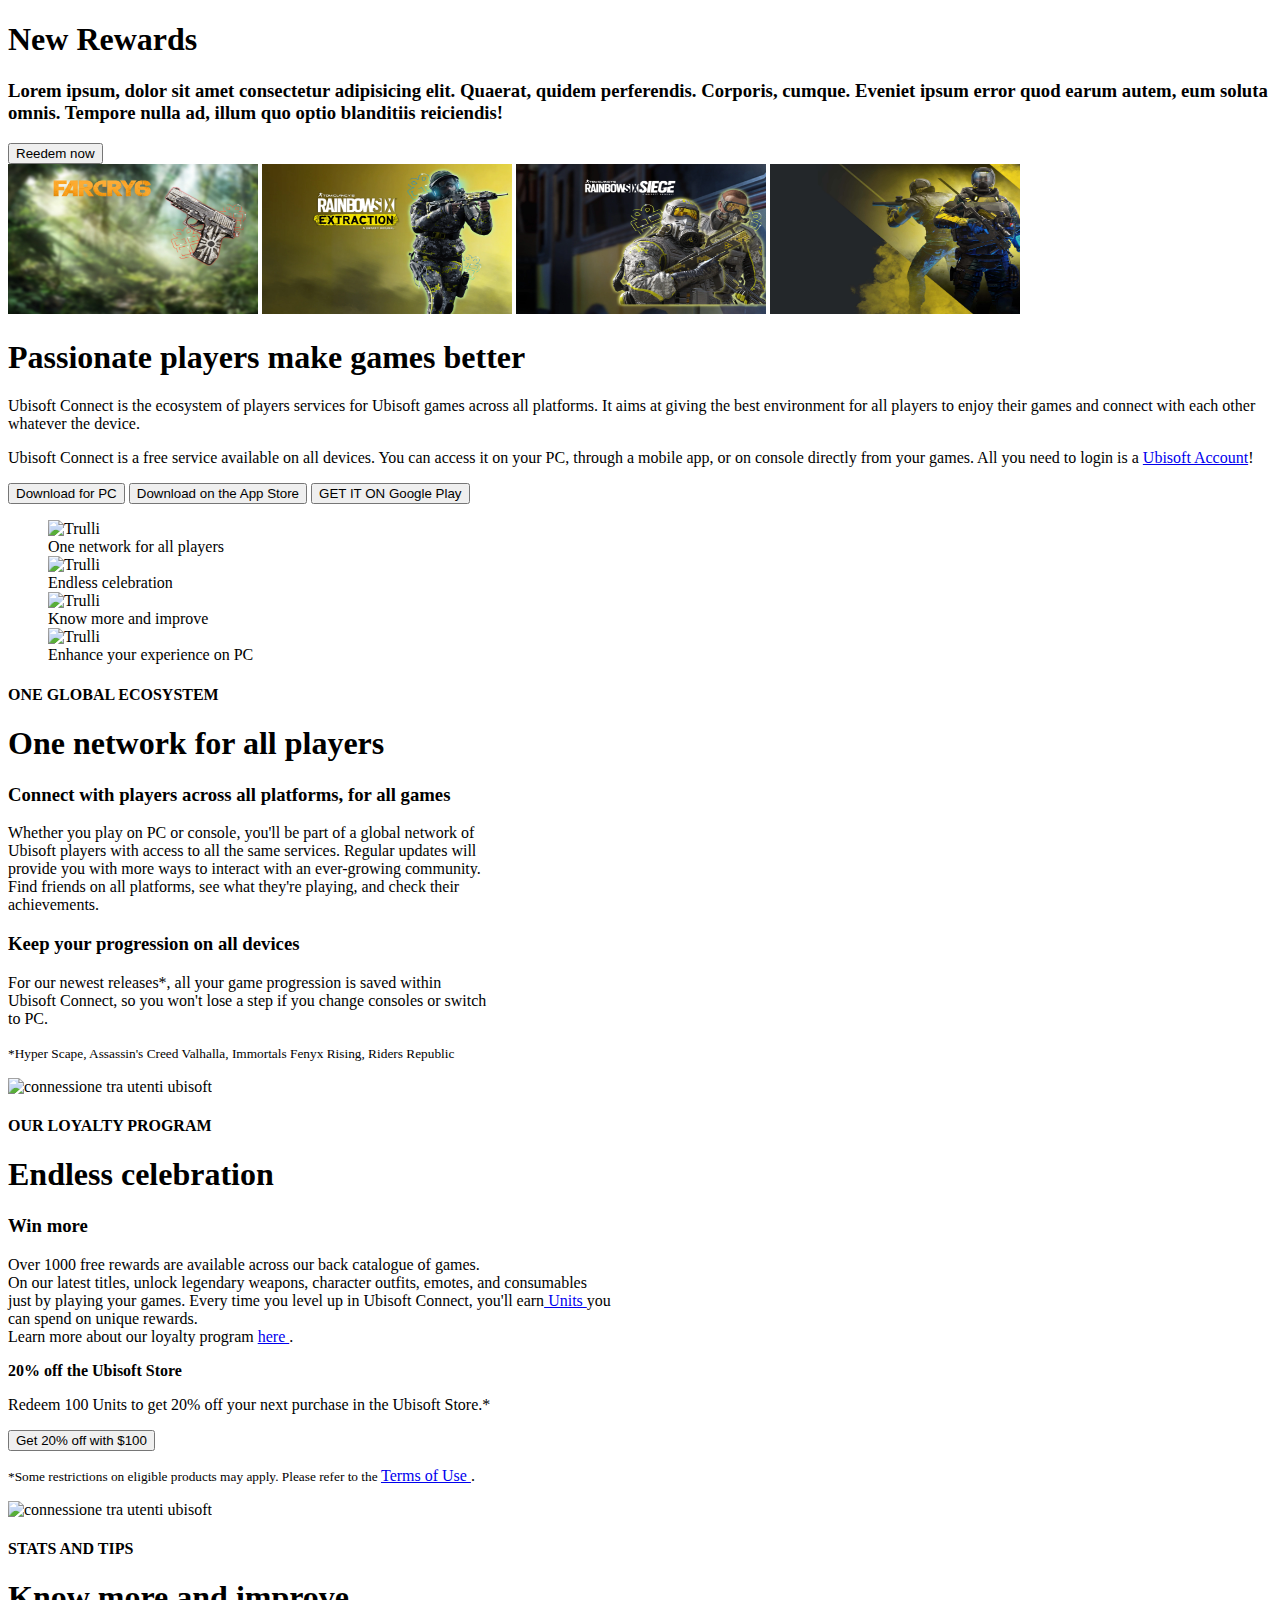
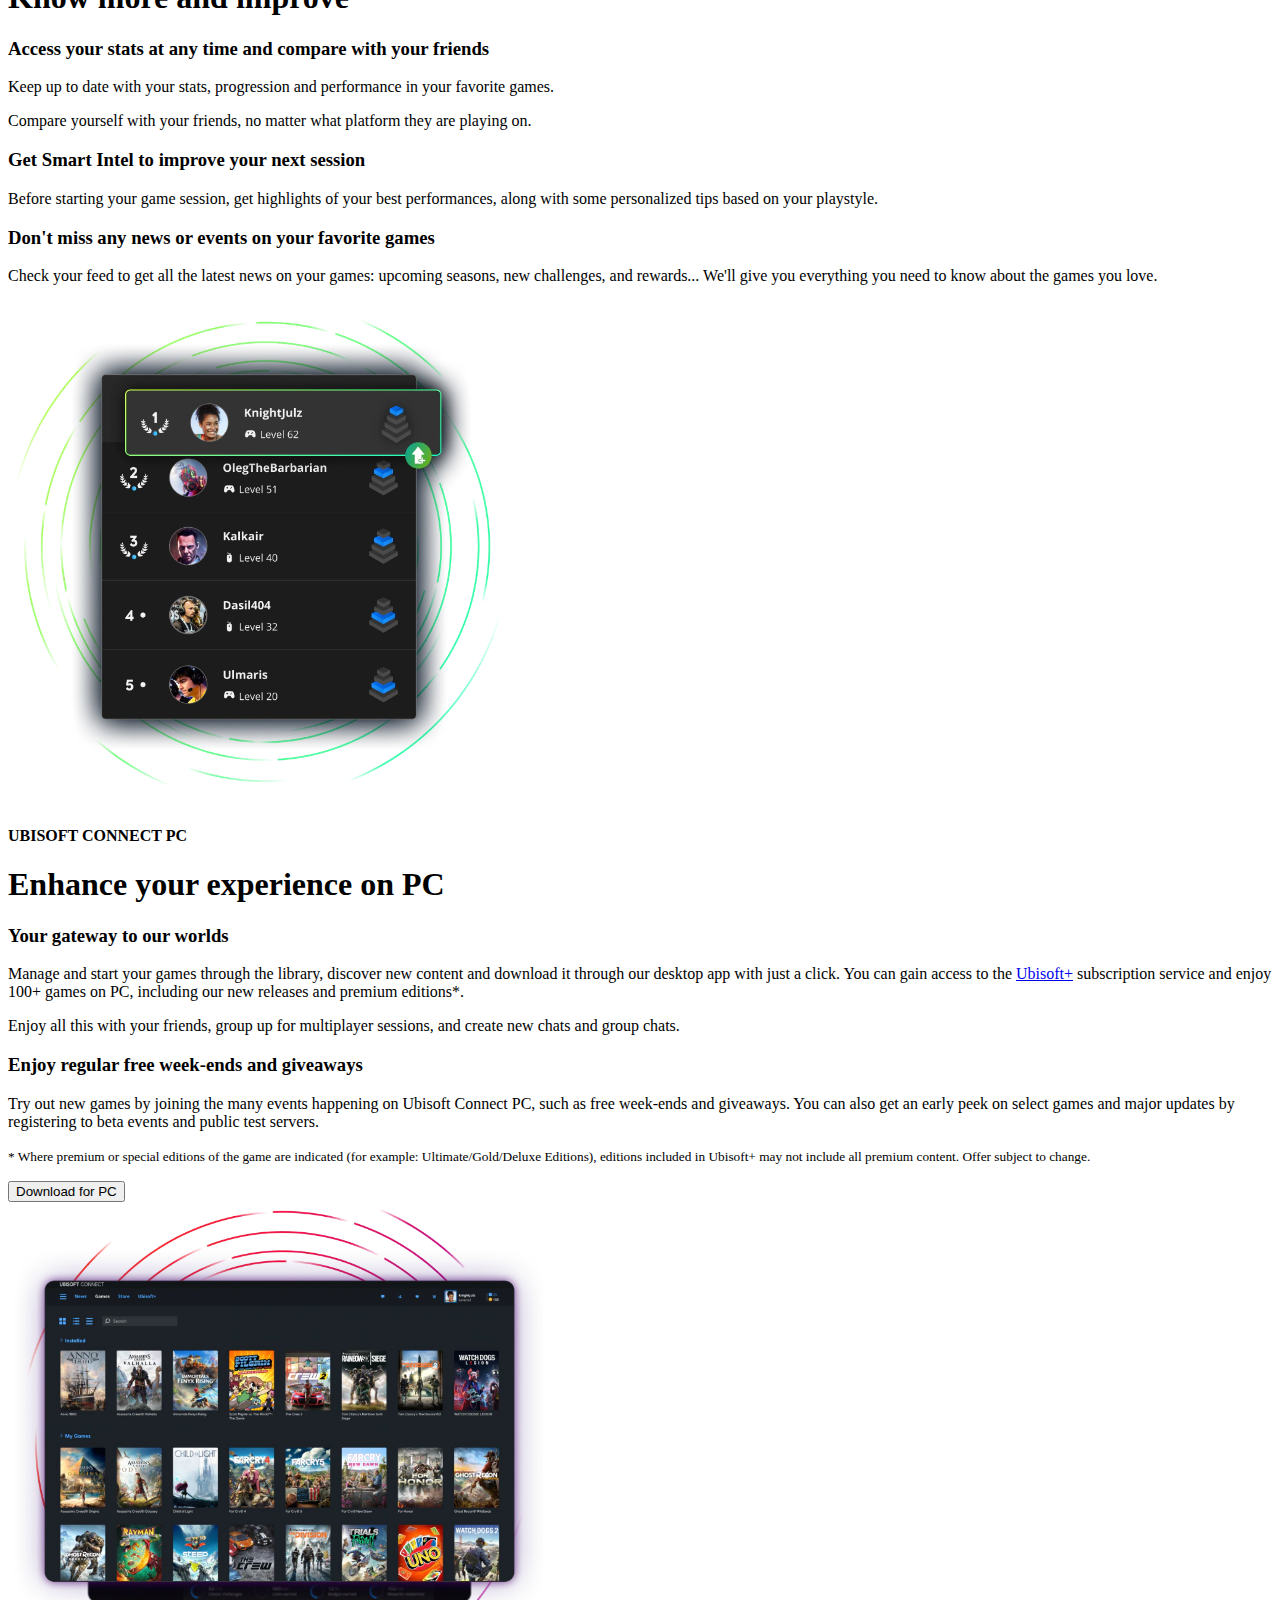
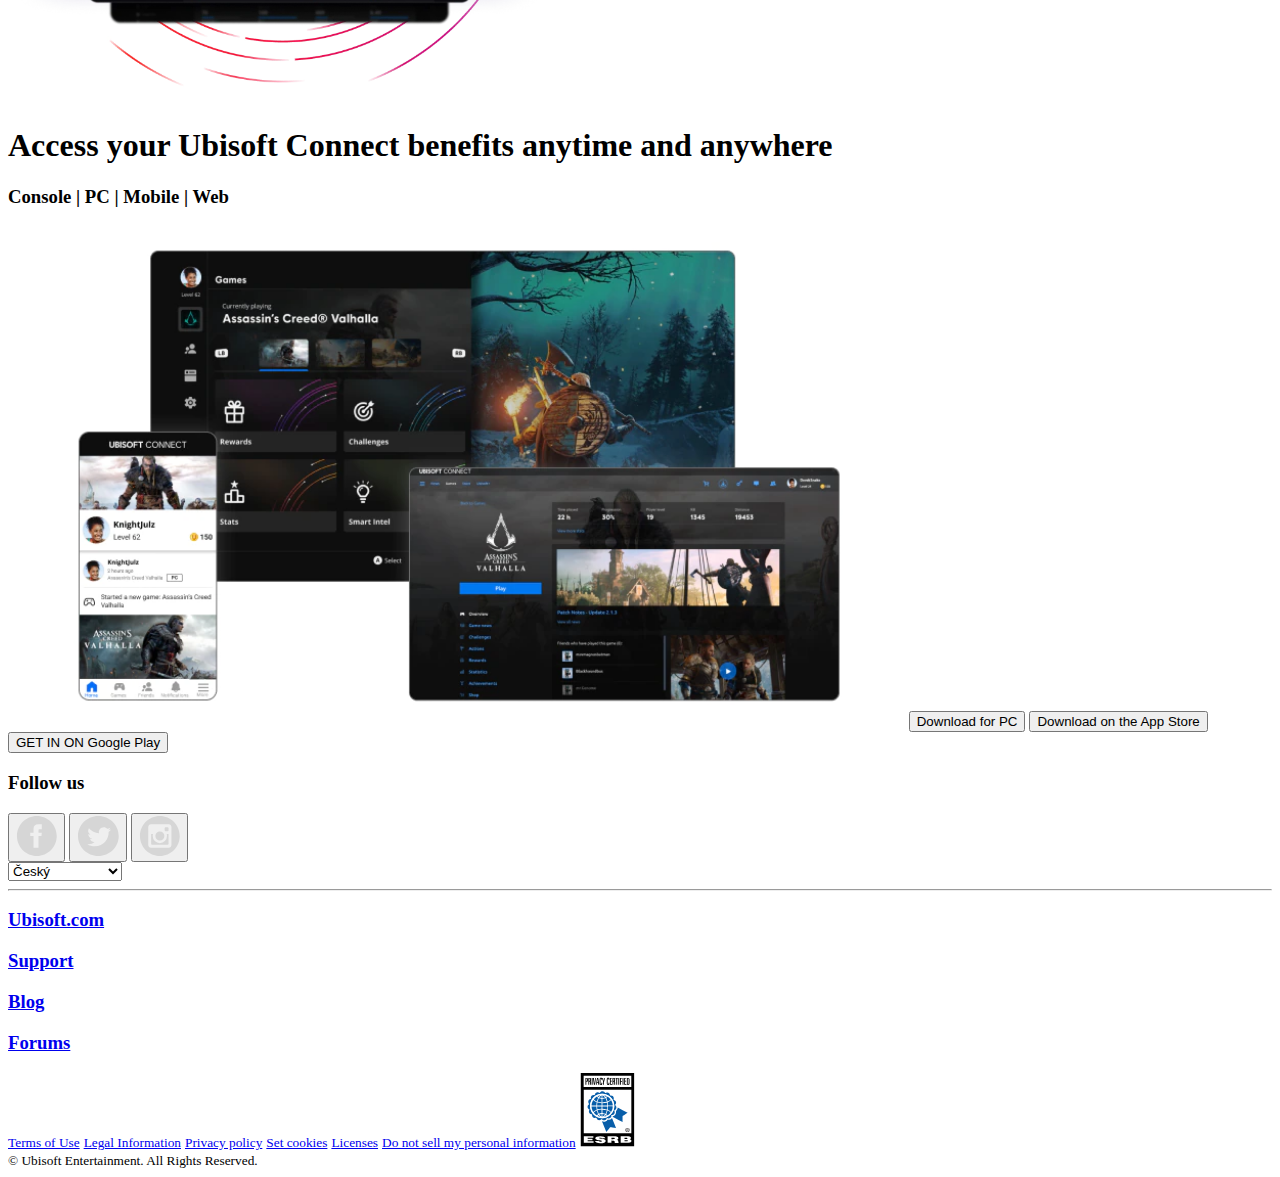
==== connect.html @ 64ea4ca6 "feat:compleat hero and add footer" ====
<!DOCTYPE html>
<html lang="en">
<head>
    <meta charset="UTF-8">
    <meta http-equiv="X-UA-Compatible" content="IE=edge">
    <meta name="viewport" content="width=device-width, initial-scale=1.0">
    <title>Ubisoft Connect</title>
    <style>
        button, .select-language select:hover{
            cursor:pointer;
        }
    </style>
</head>
<body>
    <main>
        <section>
            <div class="first-text">
                <h1>New Rewards</h1>
                <h3>Lorem ipsum, dolor sit amet 
                    consectetur adipisicing elit. 
                    Quaerat, quidem perferendis. 
                    Corporis, cumque. Eveniet ipsum 
                    error quod earum autem, eum soluta 
                    omnis. Tempore nulla ad, illum quo 
                    optio blanditiis reiciendis!</h3>
                    <button class="first-button">Reedem now</button>
            </div>
            <img src="images/farcry.png" alt="Farcry Pistol" width="250" height="150">
            <img src="images/rainbow.png" alt="Rainbow Soldier" width="250" height="150">
            <img src="images/rainbow-siege.png" alt="Rainbow Soldiers" width="250" height="150">
            <img src="images/soldiers.png" alt="Rainbow Soldier" width="250" height="150">
            <div class="second-text">
                <h1>Passionate players make games better</h1>
                <p>Ubisoft Connect is the ecosystem of players
                    services for Ubisoft games across all platforms.
                    It aims at giving the best environment for all
                    players to enjoy their games and connect with
                    each other whatever the device.</p>
                <p>Ubisoft Connect is a free service available on 
                    all devices. You can access it on your PC, through 
                    a mobile app, or on console directly from your games. 
                    All you need to login is a <a href="#">Ubisoft Account</a>!</p>
            </div>
            <div class="buttons">
                <button type="button">Download for PC</button>
                <button type="button">Download on the App Store</button>
                <button type="button">GET IT ON Google Play</button>
            </div>
         
            <figure>
        
                <img src="icons/user-icon.png" alt="Trulli" height="40">
                <figcaption>One network for all players</figcaption>
            
                <img src="icons/gift-icon.png" alt="Trulli" height="40">
                <figcaption>Endless celebration</figcaption>
  
                <img src="icons/analytics-icon.png" alt="Trulli" height="40">
                <figcaption>Know more and improve</figcaption>
  
                <img src="icons/mouse-icon.png" alt="Trulli" height="40">
                <figcaption>Enhance your experience on PC</figcaption>
              
             </figure>
                 
                <div class="third-text"> 
                  <h4> ONE GLOBAL ECOSYSTEM </h4> 
                  <h1> One network for all players </h1>
                  <h3> Connect with players across all platforms, for all games </h3>
  
                    <p>Whether you play on PC or console, 
                    you'll be part of a global network of <br> Ubisoft players with access to 
                    all the same services. Regular updates will <br> provide you with more ways 
                    to interact with an ever-growing community. <br>
                    Find friends on all platforms, see what they're playing,
                     and check their <br> achievements. </p>
  
                     <h3>Keep your progression on all devices</h3>
                     
                     <p>
                     For our newest releases*, all your game progression is saved within <br>
                     Ubisoft Connect, so you won't lose a step if you change consoles 
                     or switch<br> to PC.
                    </p>
  
                    <p> <small>*Hyper Scape, Assassin's Creed Valhalla, 
                      Immortals Fenyx Rising, Riders Republic </small> </p>
  
                    <img src="images/ubisoft-connect.png" alt="connessione tra utenti ubisoft" height="500">  
                </div> 
              
                <div class="circle-image">
                  <div class="text-circle">
                    <h4>OUR LOYALTY PROGRAM</h4>
                    <h1>Endless celebration</h1>
                    <h3>Win more</h3>
                    <p> Over 1000 free rewards are available across our back catalogue of games. <br>
                        On our latest titles, unlock legendary weapons, character outfits, emotes, and consumables<br>
                        just by playing your games. Every time you level up in Ubisoft Connect, you'll earn<a href="#"> Units </a> you <br>
                        can spend on unique rewards. <br>          
                        Learn more about our loyalty program <a href="#"> here </a> .</p>
                    
                    <p><b> 20% off the Ubisoft Store </b></p> 
                    <p> Redeem 100 Units to get 20% off your next purchase in the Ubisoft Store.* </p>
  
                    <button type="button"> Get 20% off with $100 </button>
  
                    <p> <small> *Some restrictions on eligible products may apply. Please refer to the </small> <a href="#"> Terms of Use </a> . </p>
  
                  </div>
                  <img src="images/circle-image.png" alt="connessione tra utenti ubisoft" height="475">  
                </div>               
        </section>
        <section>
            <div class="fift-text">
                <h4>STATS AND TIPS</h4>
                <h1>Know more and improve</h1>
                <h3>Access your stats at any time and compare with your friends</h3>
                <p>Keep up to date with your stats, progression and performance in your favorite games.</p>
                <p>Compare yourself with your friends, no matter what platform they are playing on.</p>
                <h3>Get Smart Intel to improve your next session</h3>
                <p>Before starting your game session, get highlights of your best performances, along with some personalized tips based on your playstyle.</p>
                <h3>Don't miss any news or events on your favorite games</h3>
                <p>Check your feed to get all the latest news on your games: upcoming seasons, new challenges, and rewards... We'll give you everything 
                    you need to know about the games you love.</p>
            </div>
            <img src="images/Network-rankings.png" alt="classifica piramidale dei giocatori" height="500">
        </section>

        <section>
            <div class="sixth-text">
                <h4>UBISOFT CONNECT PC</h4>
                <h1>Enhance your experience on PC</h1>
                <h3>Your gateway to our worlds</h3>
                <p>Manage and start your games through the library, discover new content and download it through our desktop app with just a click. 
                    You can gain access to the <a href="#">Ubisoft+</a> subscription service and enjoy 100+ games on PC, including our new releases and premium editions*.</p>
                <p>Enjoy all this with your friends, group up for multiplayer sessions, and create new chats and group chats.</p>
                <h3>Enjoy regular free week-ends and giveaways</h3>
                <p>Try out new games by joining the many events happening on Ubisoft Connect PC, such as free week-ends and giveaways. You can also get an early peek on 
                    select games and major updates by registering to beta events and public test servers.</p>
                <p><small>* Where premium or special editions of the game are indicated (for example: Ultimate/Gold/Deluxe Editions), editions included in Ubisoft+ 
                    may not include all premium content. Offer subject to change.</small></p>
                <button type="button"> Download for PC </button>
            </div>
            <img src="images/Libreria-giochi-Ubisoft.png" alt="libreria-giochi-ubisoft" height="500">
        </section>
        <section>
            <div class="download">
                <h1>Access your Ubisoft Connect benefits anytime and anywhere</h1>
                <h3>Console | PC | Mobile | Web</h3>
            </div>
            <img src="images/Assassin Creed.png" alt="assassin creed su più dispositivi" height="500">
            <button type="button">Download for PC</button>
            <button type="button">Download on the App Store</button>
            <button type="button">GET IN ON Google Play</button>
        </section>
        <footer>
            <div class="footer">
                <h3>Follow us</h3>
                <button type="button"><img src="images/Button Facebook.png.svg" alt="button facebook" height="40"></button>
                <button type="button"><img src="images/Button Twitter.png.svg" alt="button twitter" height="40"></button>
                <button type="button"><img src="images/Button Instagram.png.svg" alt="button instagram" height="40"></button>
            </div>
            <div class="select-language">
                <select name="language" id="language">
                    <option value="Český">Český</option>
                    <option value="dancs">Dancs</option>
                    <option value="deutsch">Deutsch</option>
                    <option value="english-(US)">English (US)</option>
                    <option value="english-(CA)">English (CA)</option>
                    <option value="english-(GB)">English (GB)</option>
                    <option value="español">Español</option>
                    <option value="español-(MX)">Español (MX)</option>
                    <option value="français">Français</option>
                    <option value="français-(CA)">Français (CA)</option>
                    <option value="italiano">Italiano</option>
                    <option value="magyar">Magyar</option>
                    <option value="norsk">Norsk</option>
                    <option value="nederlans">Nederlans</option>
                    <option value="polski">Polski</option>
                    <option value="português">Português</option>
                    <option value="português-(BR)">Português (BR)</option>
                    <option value="svenska">Svenska</option>
                    <option value="suomi">Suomi</option>
                    <option value="türçe">Türçe</option>
                    <option value="日本語">日本語</option>
                    <option value="pyccкий">Pyccкий</option>
                    <option value="yкpaїнcькa">Укpaїнcькa</option>
                    <option value="简体中文">简体中文</option>
                    <option value="繁體中文">繁體中文</option>
                    <option value="한국어">한국어</option>
                </select>
            </div>
            <hr class="footer-line">
            <section>
                <a href="#"><h3>Ubisoft.com</h3></a>
                <a href="#"><h3>Support</h3></a>
                <a href="#"><h3>Blog</h3></a>
                <a href="#"><h3>Forums</h3></a>
                <a href="#"><small>Terms of Use</small></a>
                <a href="#"><small>Legal Information</small></a>
                <a href="#"><small>Privacy policy</small></a>
                <a href="#"><small>Set cookies</small></a>
                <a href="#"><small>Licenses</small></a>
                <a href="#"><small>Do not sell my personal information</small></a>
                <img src="images/Privacy Certified ESRB.pgn.svg" alt="privacy certified">
                <div class="footer-copyright"><small>© Ubisoft Entertainment. All Rights Reserved.</small></div>
            </section>
        </footer>
    </main>
</body>
</html>
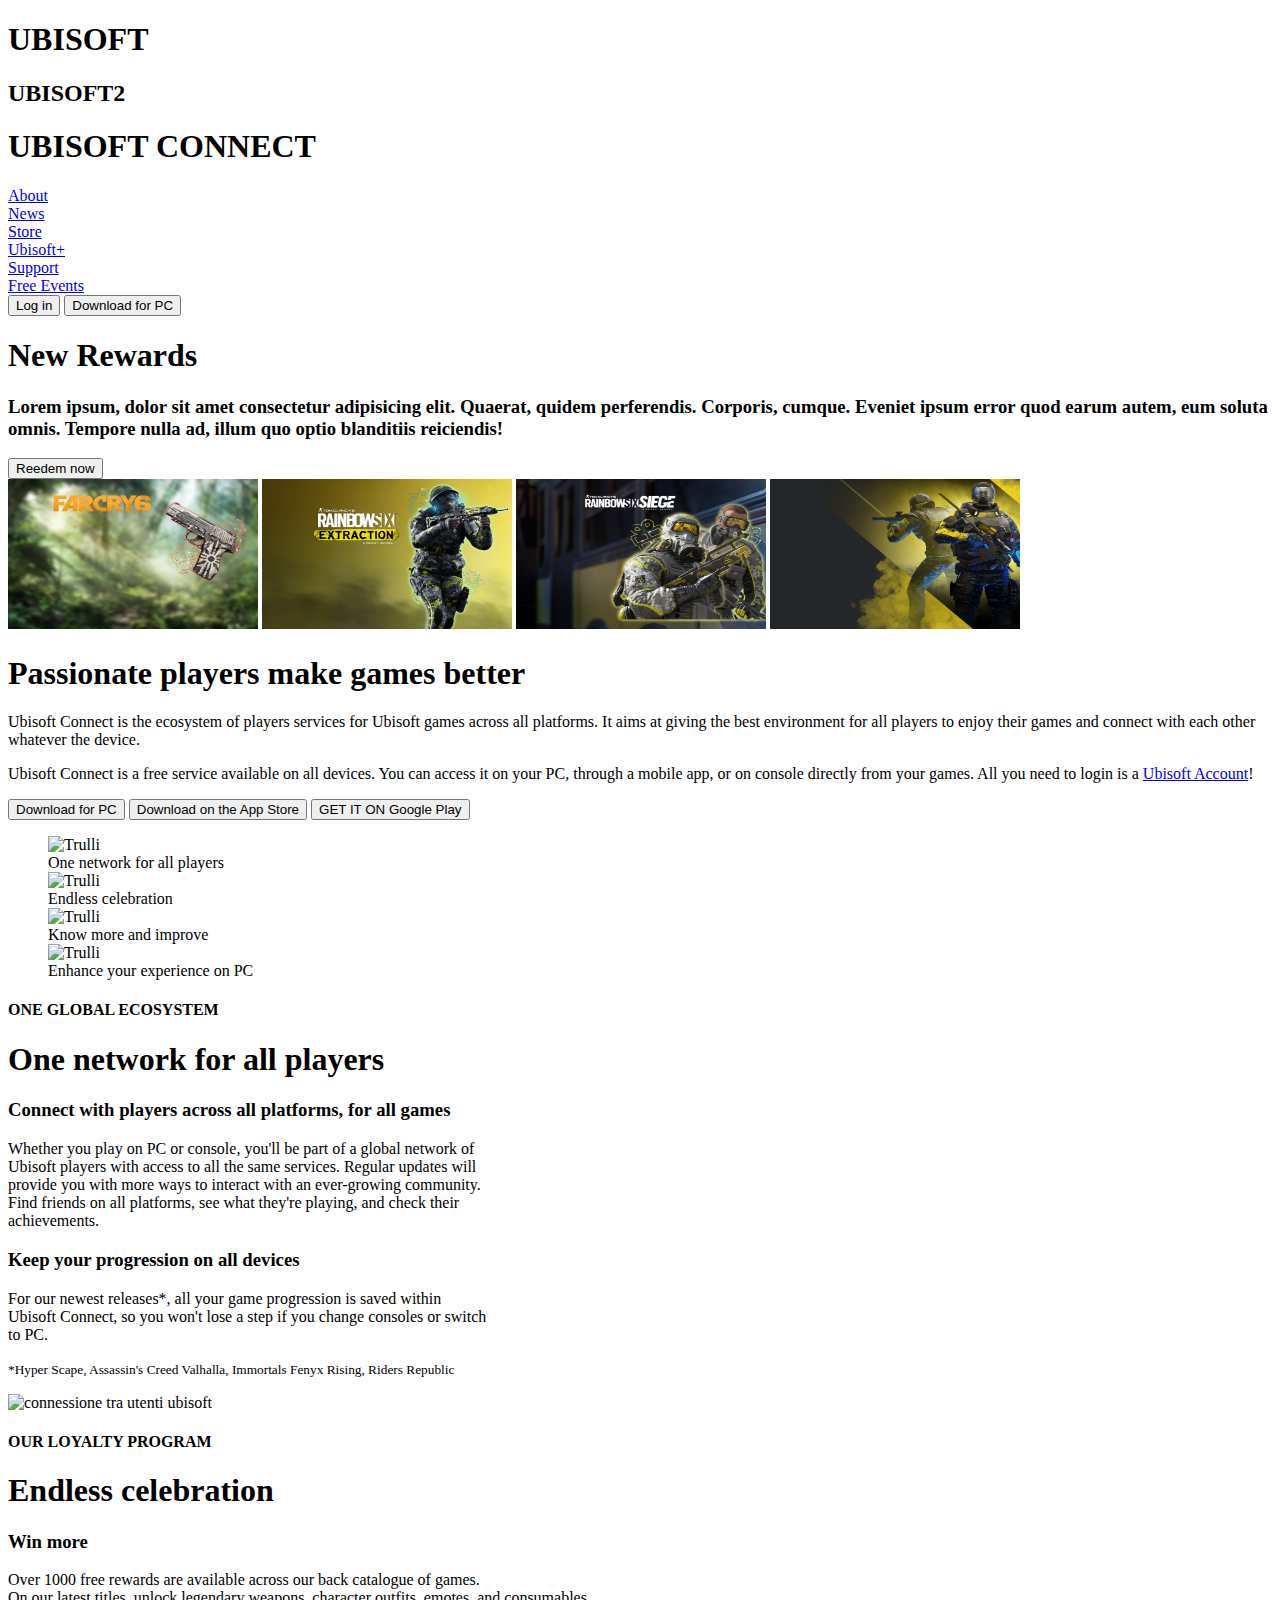
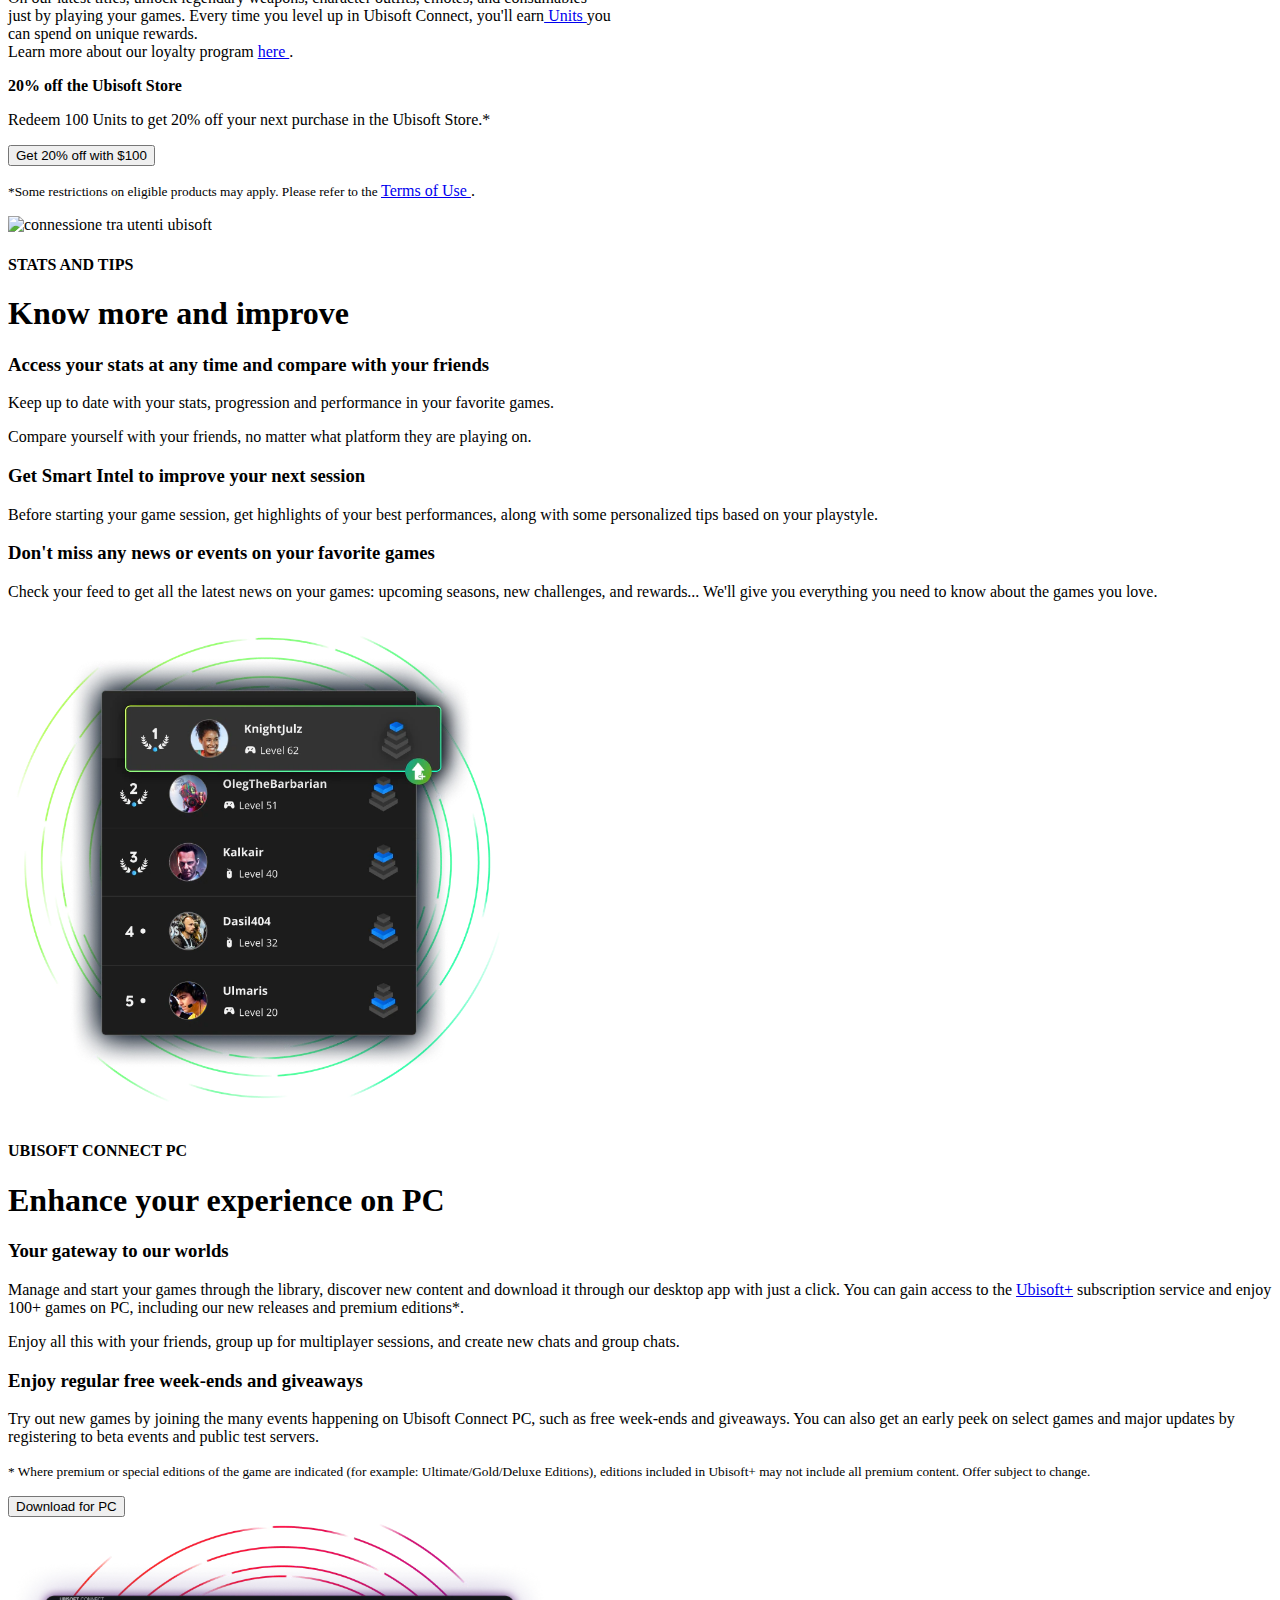
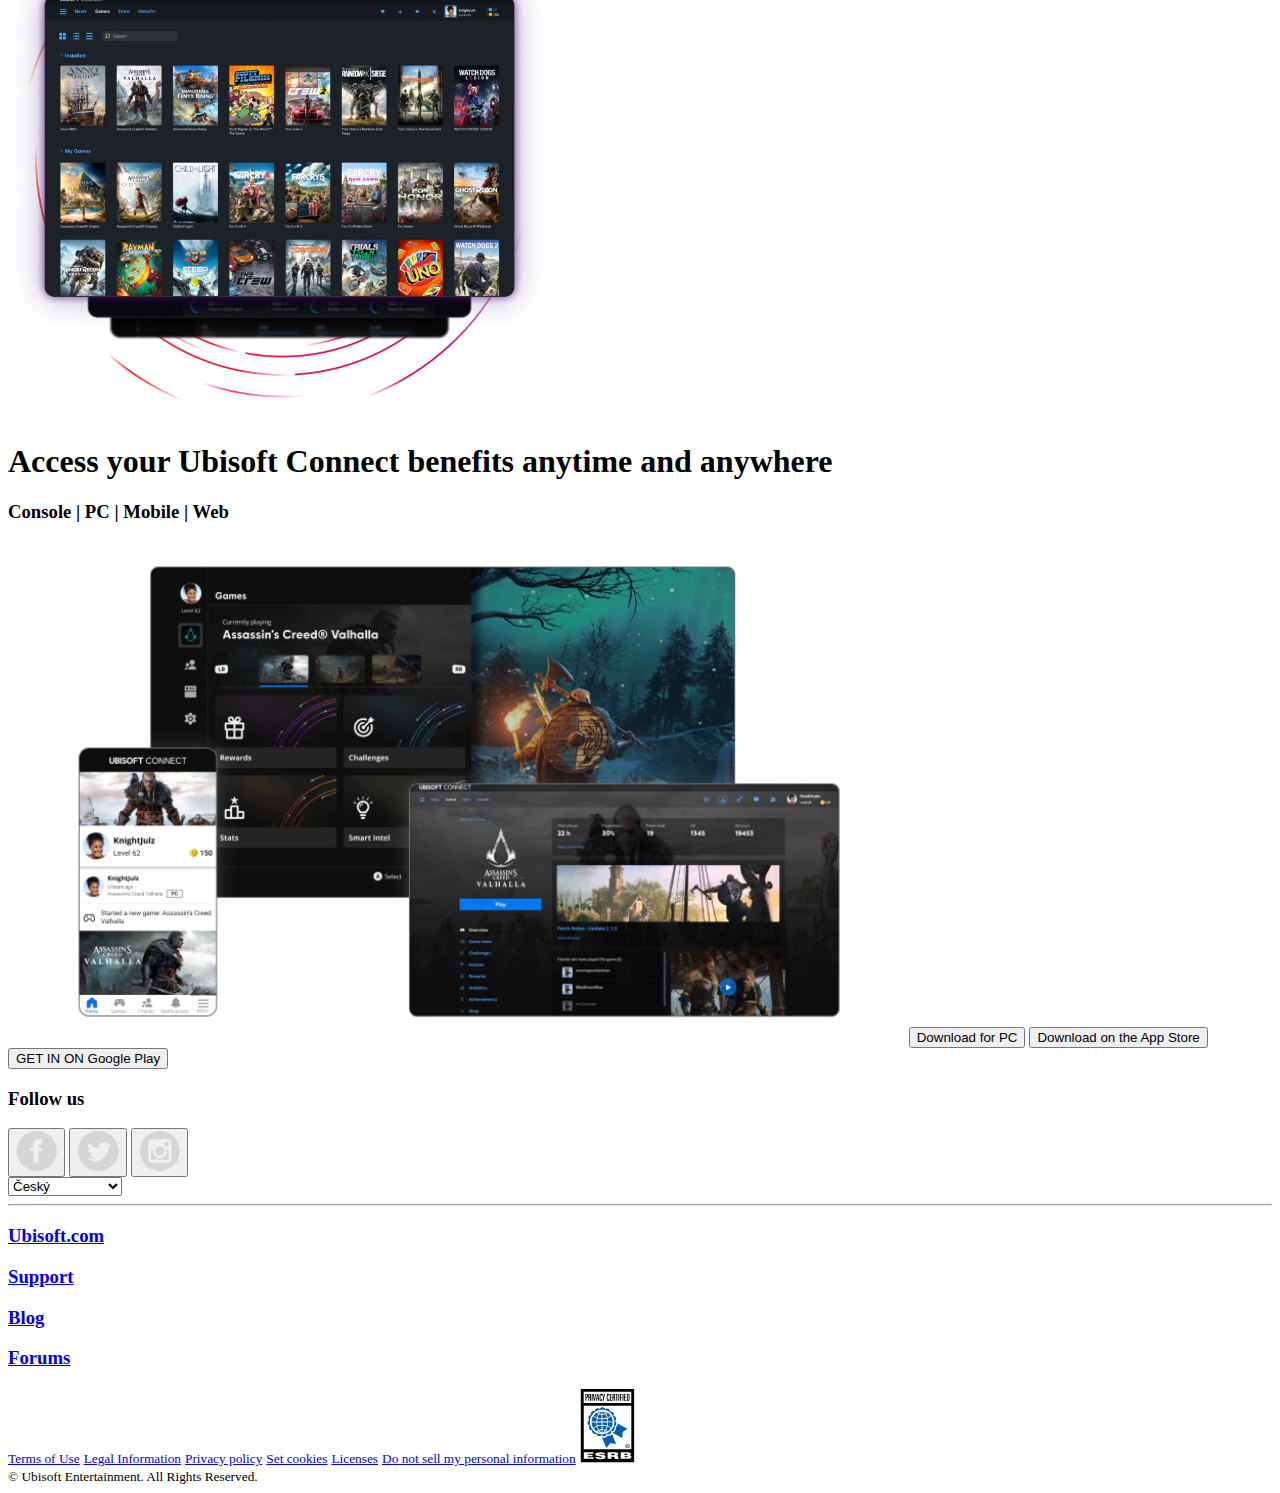
==== commit 5ba46199: "Merge branch 'develop' into connect/hero" ====
--- a/connect.html
+++ b/connect.html
@@ -1,9 +1,9 @@
 <!DOCTYPE html>
 <html lang="en">
-<head>
-    <meta charset="UTF-8">
-    <meta http-equiv="X-UA-Compatible" content="IE=edge">
-    <meta name="viewport" content="width=device-width, initial-scale=1.0">
+  <head>
+    <meta charset="UTF-8" />
+    <meta http-equiv="X-UA-Compatible" content="IE=edge" />
+    <meta name="viewport" content="width=device-width, initial-scale=1.0" />
     <title>Ubisoft Connect</title>
     <style>
         button, .select-language select:hover{
@@ -11,7 +11,30 @@
         }
     </style>
 </head>
+  
 <body>
+      <header>
+      <nav>
+        <div class="header_grey">
+          <h1>UBISOFT</h1>
+          <h2>UBISOFT2</h2>
+          <div class="header_black">
+            <h1>UBISOFT CONNECT</h1>
+            <div class="navigation">
+              <a href="#"><li>About</li></a>
+              <a href="#"><li>News</li></a>
+              <a href="#"><li>Store</li></a>
+              <a href="#"><li>Ubisoft+</li></a>
+              <a href="#"><li>Support</li></a>
+              <a href="#"><li>Free Events</li></a>
+              <button type="button">Log in</button>
+              <button type="button">Download for PC</button>
+            </div>
+          </div>
+        </div>
+      </nav>
+    </header>
+  
     <main>
         <section>
             <div class="first-text">
@@ -111,6 +134,7 @@
                   <img src="images/circle-image.png" alt="connessione tra utenti ubisoft" height="475">  
                 </div>               
         </section>
+
         <section>
             <div class="fift-text">
                 <h4>STATS AND TIPS</h4>
@@ -144,6 +168,7 @@
             </div>
             <img src="images/Libreria-giochi-Ubisoft.png" alt="libreria-giochi-ubisoft" height="500">
         </section>
+
         <section>
             <div class="download">
                 <h1>Access your Ubisoft Connect benefits anytime and anywhere</h1>
@@ -154,6 +179,7 @@
             <button type="button">Download on the App Store</button>
             <button type="button">GET IN ON Google Play</button>
         </section>
+  </main>
         <footer>
             <div class="footer">
                 <h3>Follow us</h3>
@@ -161,6 +187,7 @@
                 <button type="button"><img src="images/Button Twitter.png.svg" alt="button twitter" height="40"></button>
                 <button type="button"><img src="images/Button Instagram.png.svg" alt="button instagram" height="40"></button>
             </div>
+
             <div class="select-language">
                 <select name="language" id="language">
                     <option value="Český">Český</option>
@@ -191,7 +218,9 @@
                     <option value="한국어">한국어</option>
                 </select>
             </div>
+
             <hr class="footer-line">
+
             <section>
                 <a href="#"><h3>Ubisoft.com</h3></a>
                 <a href="#"><h3>Support</h3></a>
@@ -207,6 +236,5 @@
                 <div class="footer-copyright"><small>© Ubisoft Entertainment. All Rights Reserved.</small></div>
             </section>
         </footer>
-    </main>
-</body>
-</html>+  </body>
+</html>
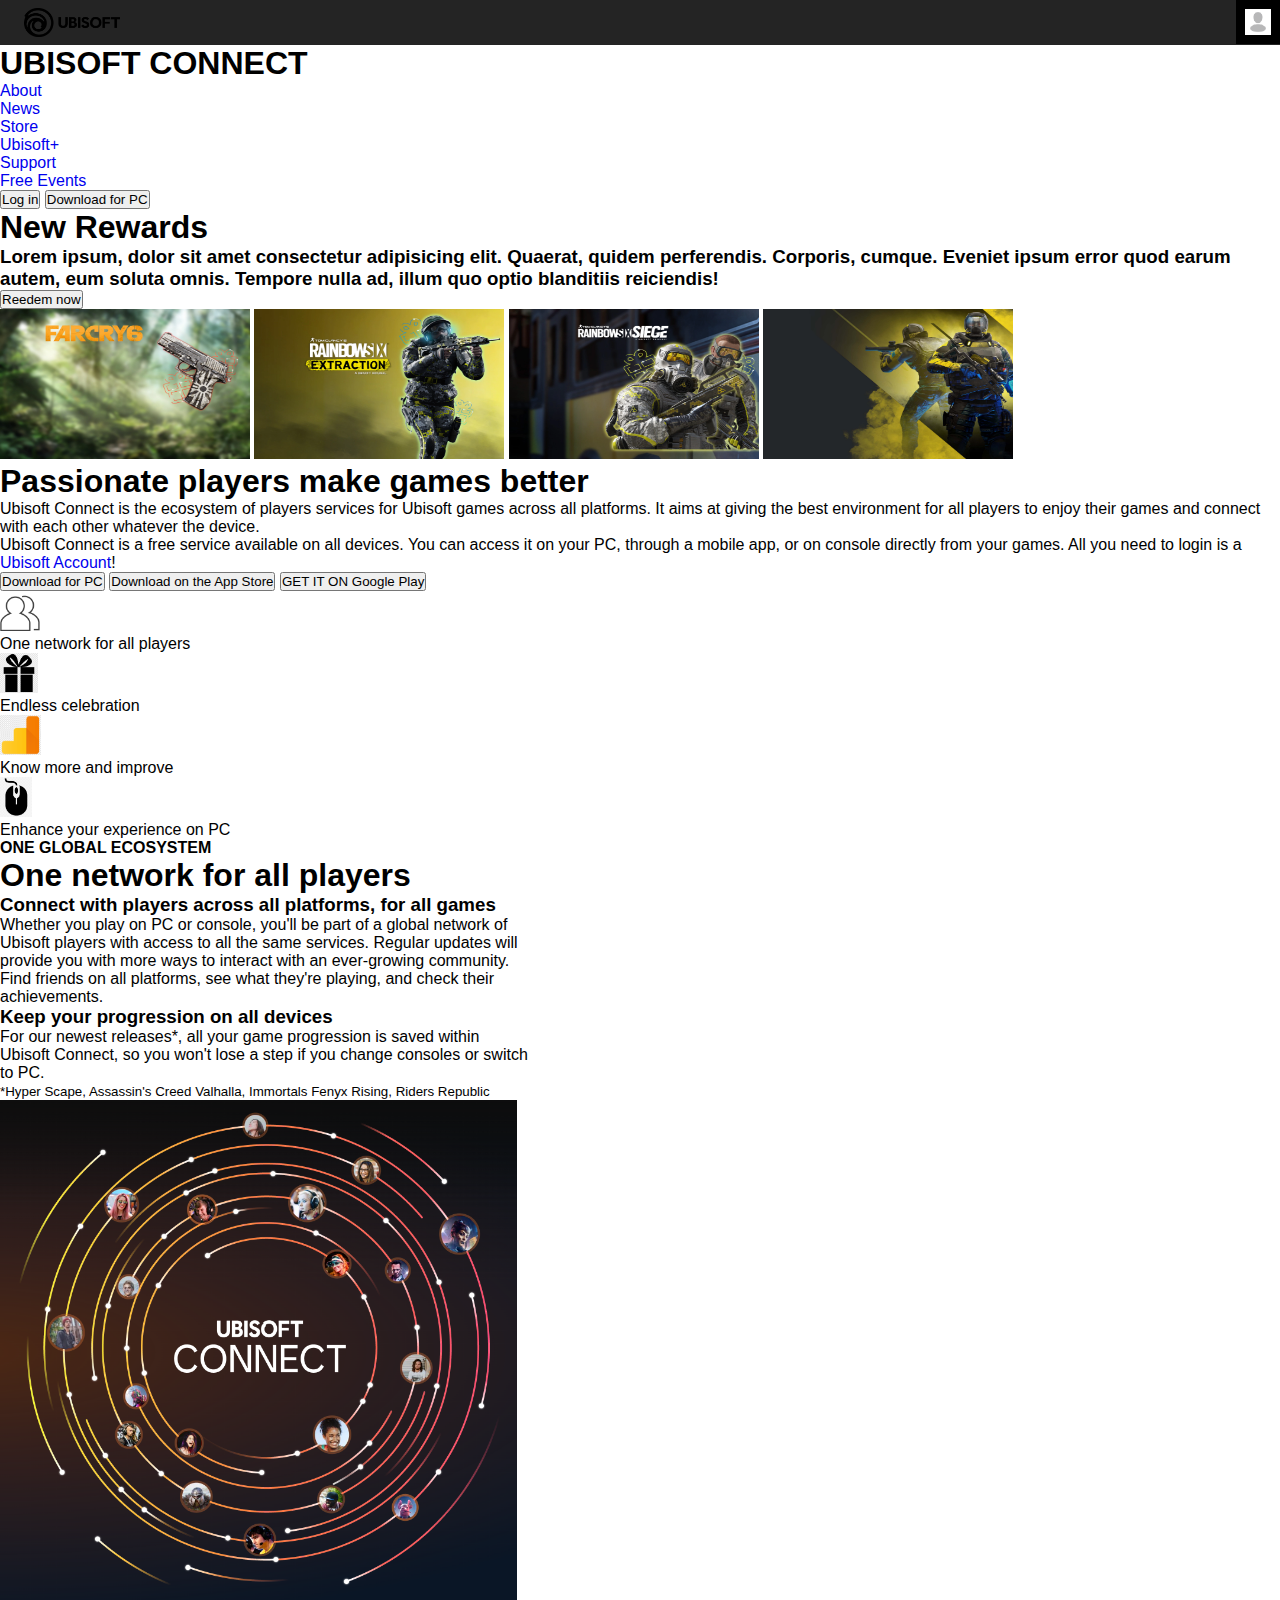
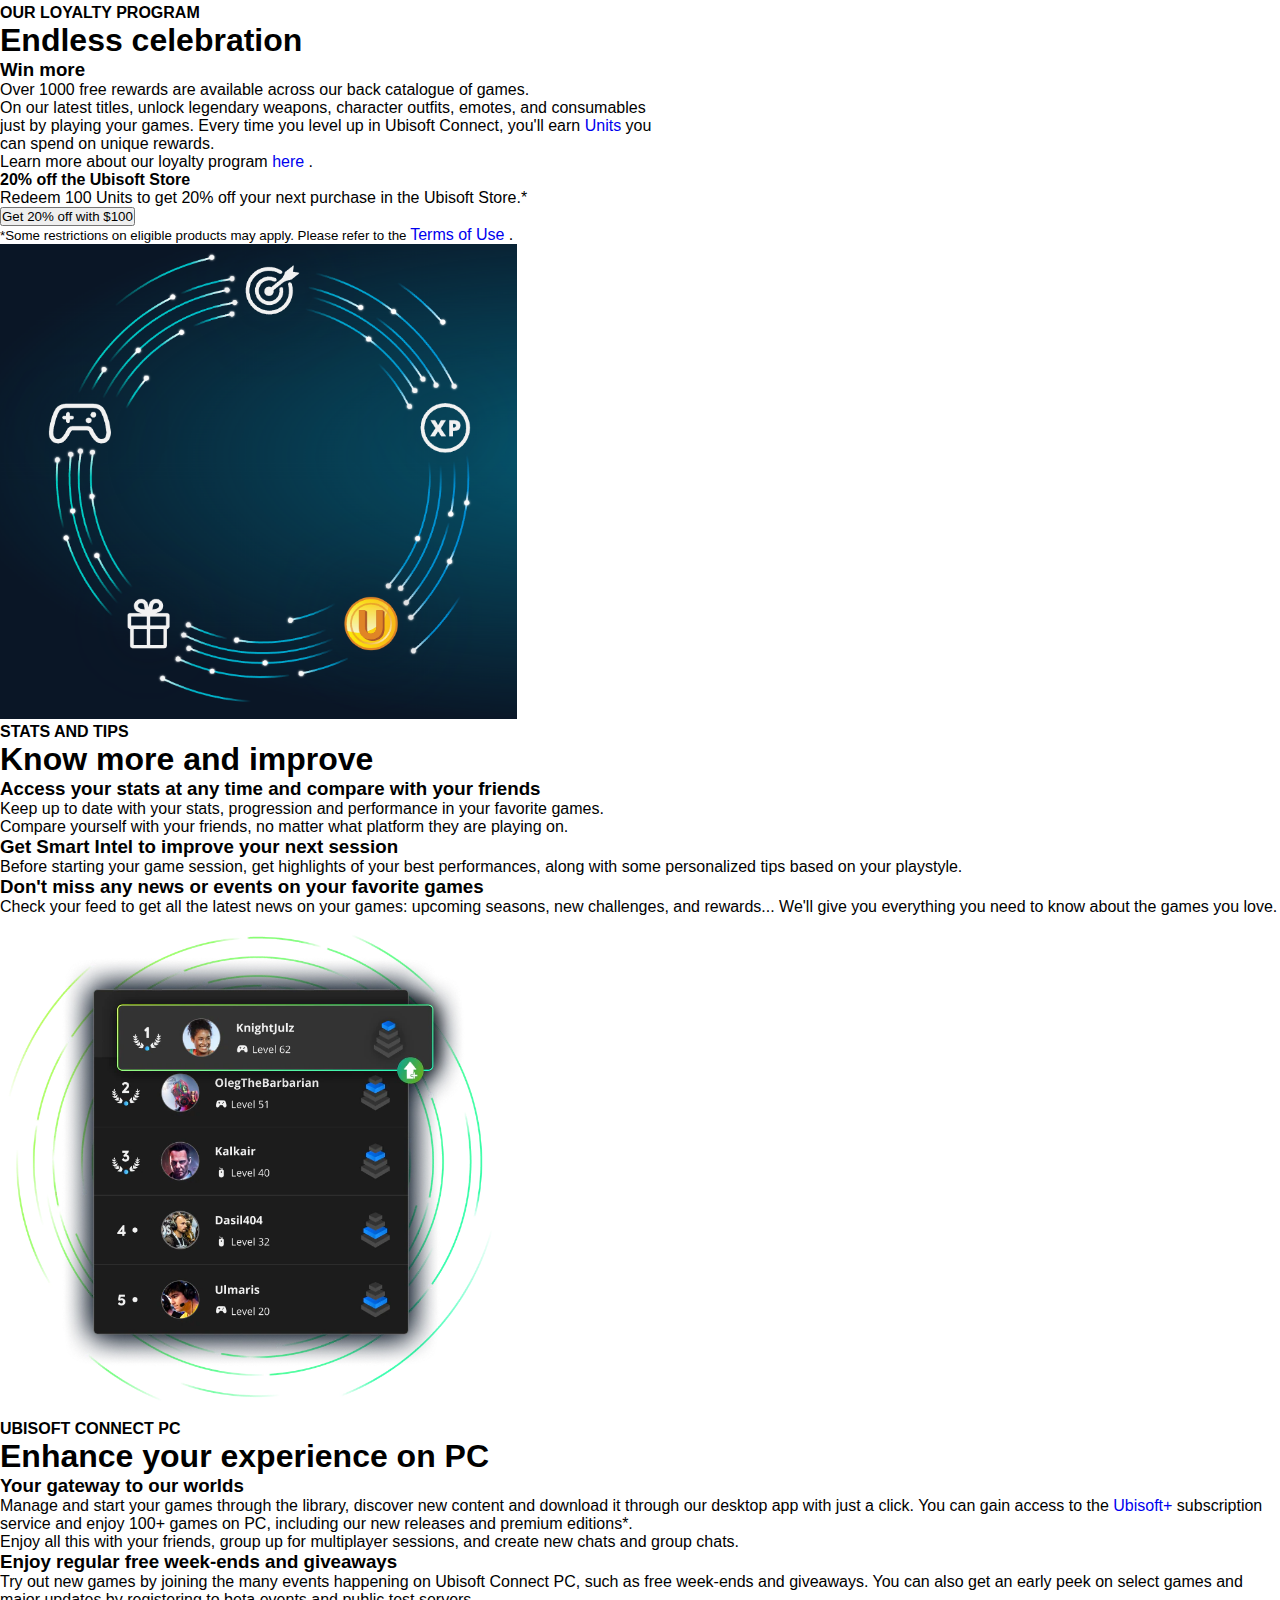
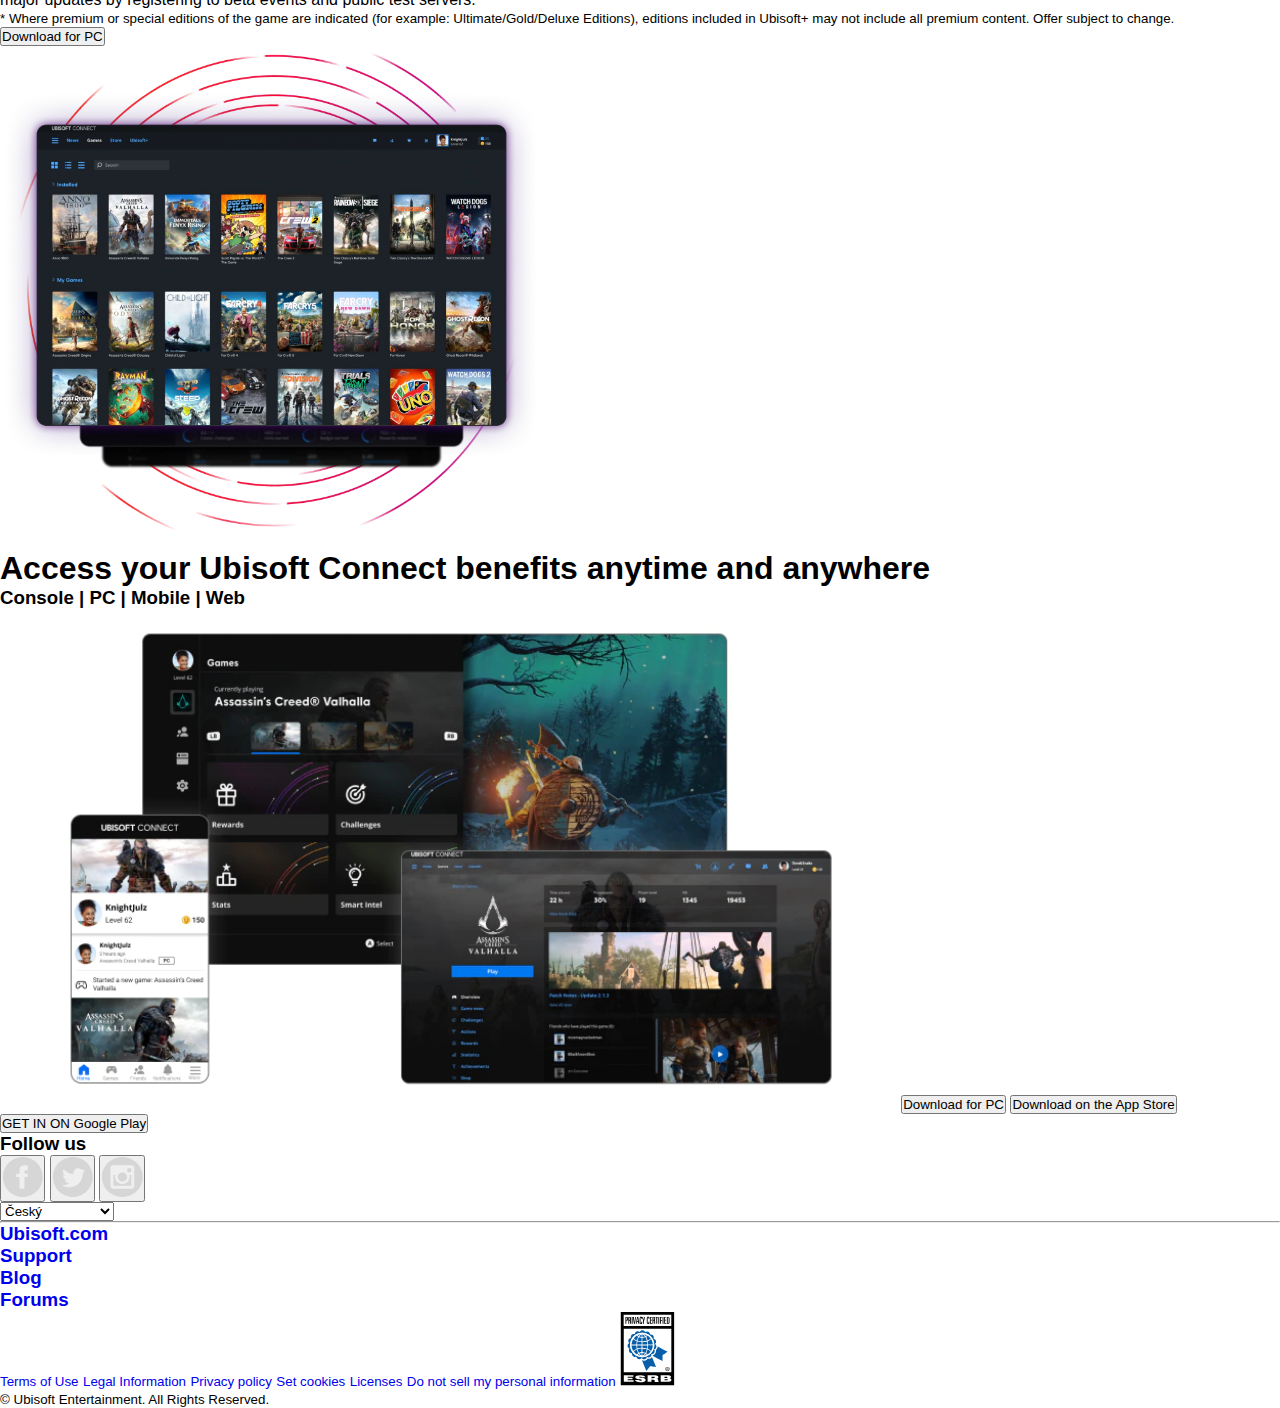
==== commit 4a96771c: "feat:add header_grey" ====
--- a/connect.html
+++ b/connect.html
@@ -4,6 +4,7 @@
     <meta charset="UTF-8" />
     <meta http-equiv="X-UA-Compatible" content="IE=edge" />
     <meta name="viewport" content="width=device-width, initial-scale=1.0" />
+    <link rel="stylesheet" text="text/css" href="connect.css">
     <title>Ubisoft Connect</title>
     <style>
         button, .select-language select:hover{
@@ -16,10 +17,13 @@
       <header>
       <nav>
         <div class="header_grey">
-          <h1>UBISOFT</h1>
-          <h2>UBISOFT2</h2>
+          <!-- <h1>UBISOFT</h1> -->
+          <img src="/images/ubisoft_logo.png" id="ubisoft_logo" alt="ubisoft_image">
+          <img src="/images/picture_header_grey.png" id="picture_header_grey" alt="login logo">
+        </div>
           <div class="header_black">
             <h1>UBISOFT CONNECT</h1>
+        </div>
             <div class="navigation">
               <a href="#"><li>About</li></a>
               <a href="#"><li>News</li></a>
@@ -30,8 +34,8 @@
               <button type="button">Log in</button>
               <button type="button">Download for PC</button>
             </div>
-          </div>
-        </div>
+          
+        
       </nav>
     </header>
   
@@ -237,4 +241,4 @@
             </section>
         </footer>
   </body>
-</html>
+</html>--- a/connect.css
+++ b/connect.css
@@ -0,0 +1,36 @@
+*{
+    margin: 0;
+    padding: 0;
+    box-sizing:border-box;
+    text-decoration: none;
+    list-style: none;
+}
+
+body {
+    font-family: Verdana, Geneva, Tahoma, sans-serif;
+}
+
+/* SEZIONE HEADER GREY */
+.header_grey{
+    display: flex;
+    height: 100%;
+    background-color: #242424;
+    padding: 0.5em;
+}
+
+#ubisoft_logo{
+    height: 1.8em;
+    width: 6em;
+    margin-left: 1em;
+   
+}
+
+#picture_header_grey{
+    width: 2.72em;
+    background-color: white;
+    position:absolute;
+    top: 0.2px;
+    right: 0%;
+    border: 9px solid black;
+    cursor: pointer;
+}
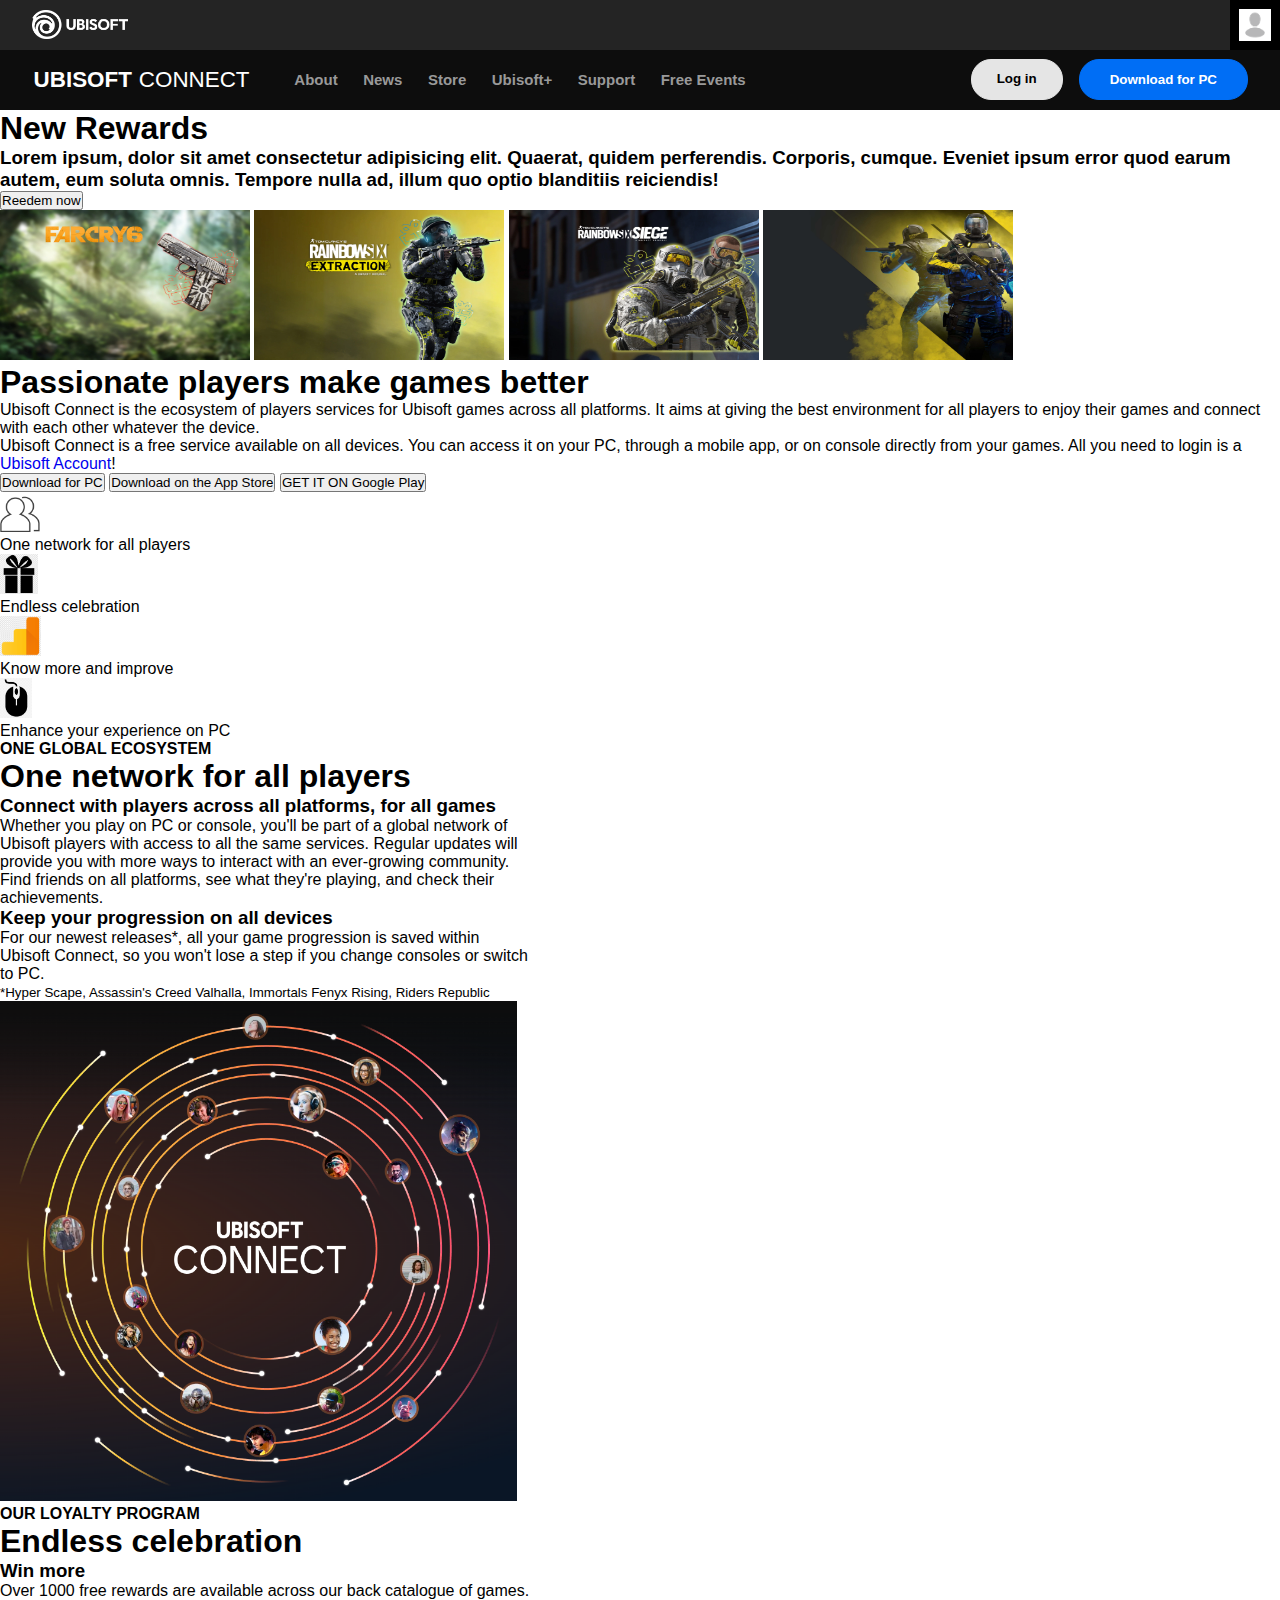
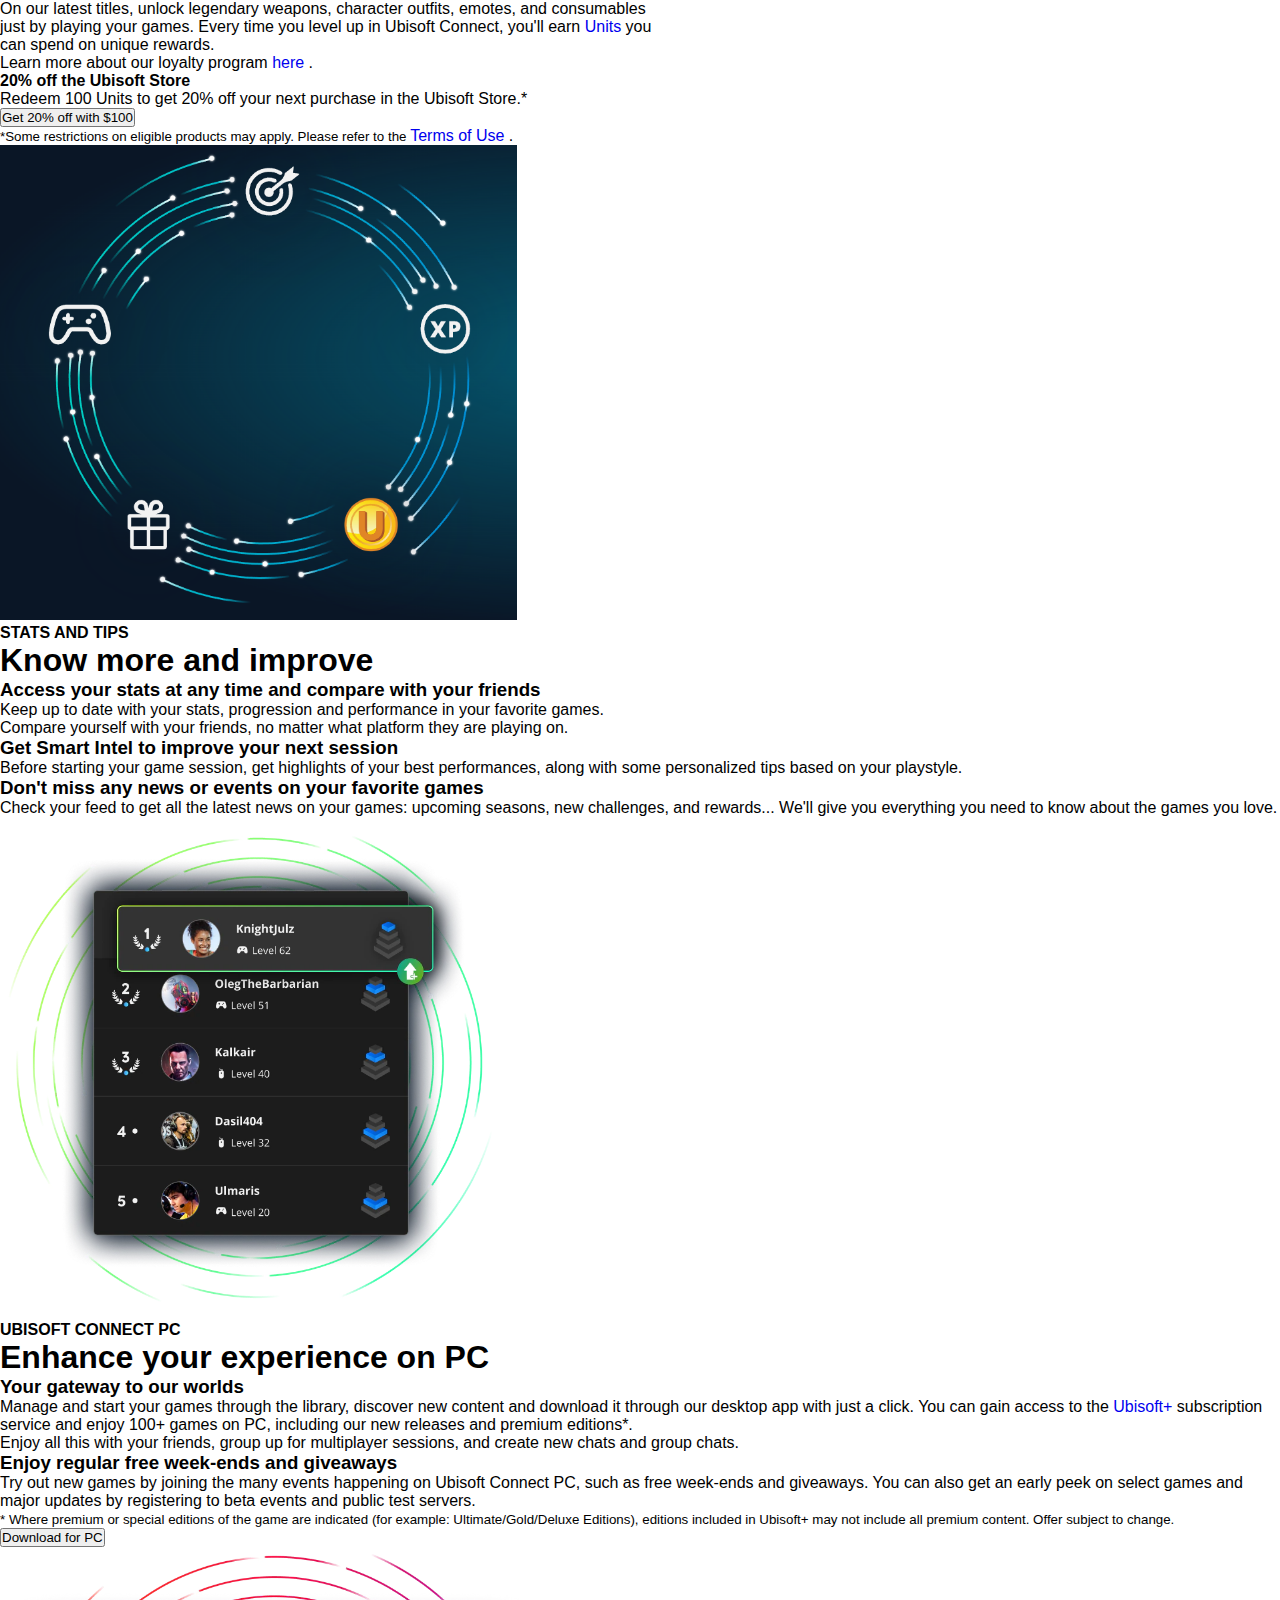
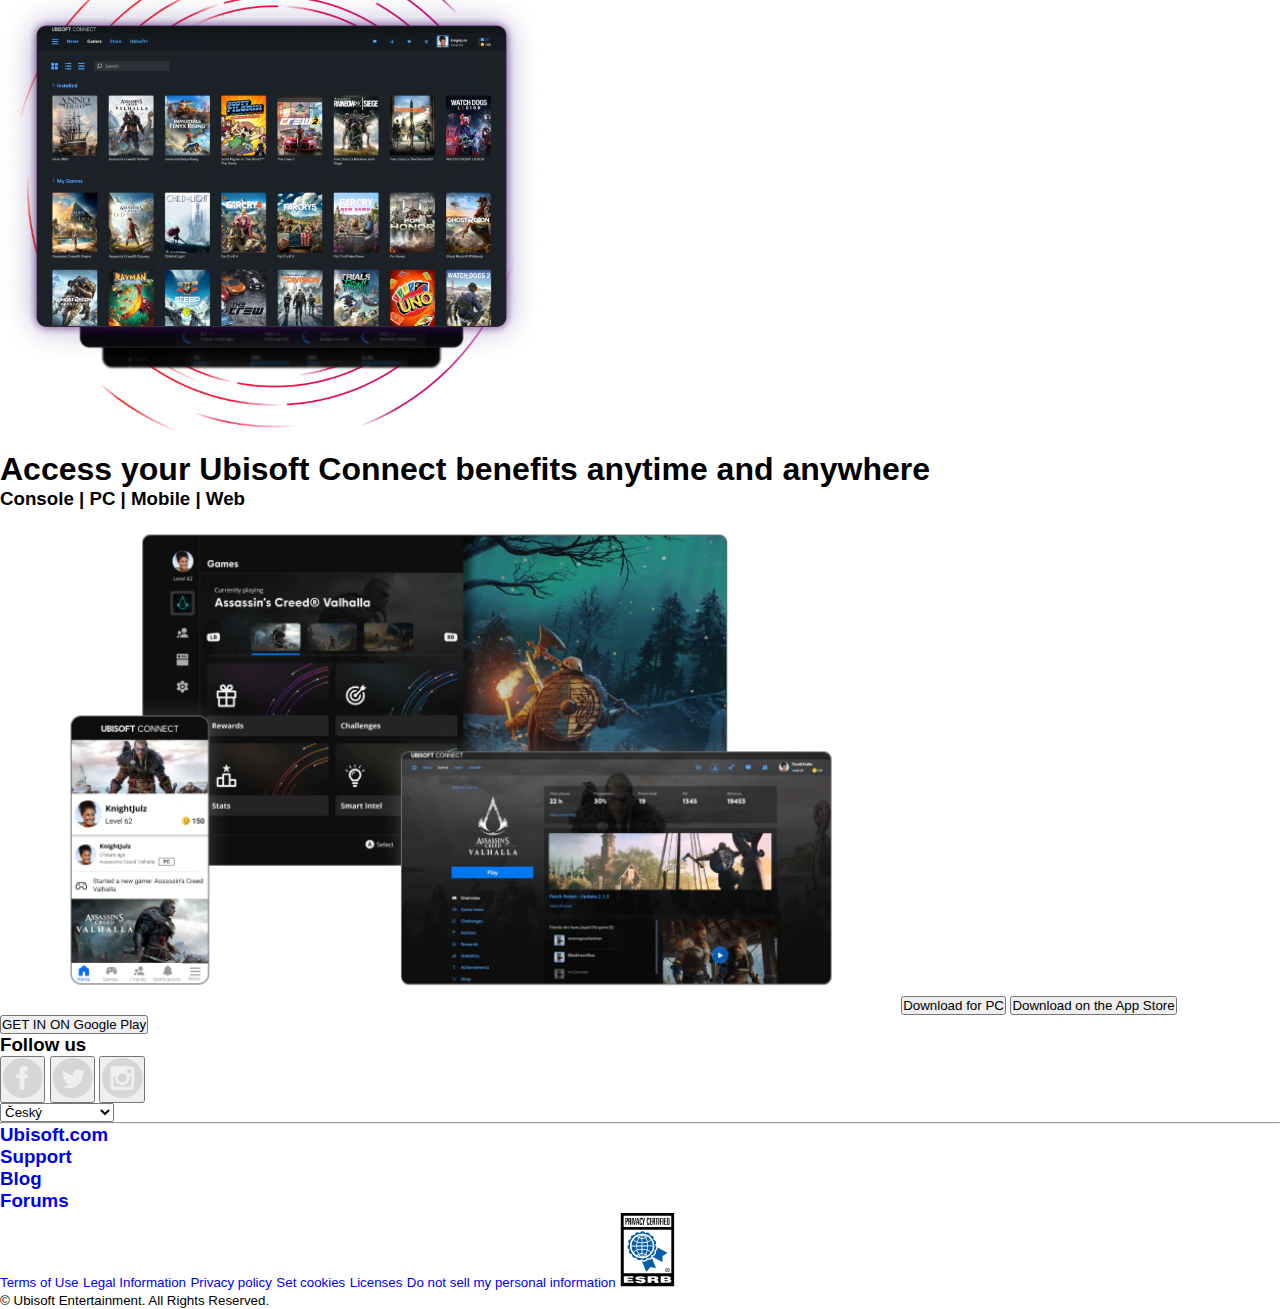
==== commit f8a4c851: "feat: add header" ====
--- a/connect.html
+++ b/connect.html
@@ -4,241 +4,391 @@
     <meta charset="UTF-8" />
     <meta http-equiv="X-UA-Compatible" content="IE=edge" />
     <meta name="viewport" content="width=device-width, initial-scale=1.0" />
-    <link rel="stylesheet" text="text/css" href="connect.css">
+    <link rel="stylesheet" text="text/css" href="connect.css" />
     <title>Ubisoft Connect</title>
-    <style>
-        button, .select-language select:hover{
-            cursor:pointer;
-        }
-    </style>
-</head>
-  
-<body>
-      <header>
+  </head>
+
+  <body>
+    <header>
       <nav>
         <div class="header_grey">
-          <!-- <h1>UBISOFT</h1> -->
-          <img src="/images/ubisoft_logo.png" id="ubisoft_logo" alt="ubisoft_image">
-          <img src="/images/picture_header_grey.png" id="picture_header_grey" alt="login logo">
-        </div>
-          <div class="header_black">
-            <h1>UBISOFT CONNECT</h1>
-        </div>
+          <img
+            src="/images/ubisoft_logo.png"
+            id="ubisoft_logo"
+            alt="ubisoft_image"
+          />
+          <img
+            src="/images/picture_header_grey.png"
+            id="picture_header_grey"
+            alt="login logo"
+          />
+        </div>
+        <!-- MENU DESKTOP  -->
+        <div class="header_black">
+          <div class="nowrap">
+            <h1>UBISOFT</h1>
+            <span>CONNECT</span>
+          </div>
+          <div class="button_inner_parent">
             <div class="navigation">
-              <a href="#"><li>About</li></a>
-              <a href="#"><li>News</li></a>
-              <a href="#"><li>Store</li></a>
-              <a href="#"><li>Ubisoft+</li></a>
-              <a href="#"><li>Support</li></a>
-              <a href="#"><li>Free Events</li></a>
-              <button type="button">Log in</button>
-              <button type="button">Download for PC</button>
+              <a href="#"><li><b>About</b></li></a>
+              <a href="#"><li><b>News</b></li></a>
+              <a href="#"><li><b>Store</b></li></a>
+              <a href="#"><li><b>Ubisoft+</b></li></a>
+              <a href="#"><li><b>Support</b></li></a>
+              <a href="#"><li><b>Free Events</b></li></a>
             </div>
-          
+
+            <div class="buttons_header_black">
+              <button type="button" id="login_button">Log in</button>
+              <button type="button" id="download_button">
+                Download for PC
+              </button>
+            </div>
+          </div>
+        </div>
+
         
       </nav>
     </header>
-  
+
     <main>
-        <section>
-            <div class="first-text">
-                <h1>New Rewards</h1>
-                <h3>Lorem ipsum, dolor sit amet 
-                    consectetur adipisicing elit. 
-                    Quaerat, quidem perferendis. 
-                    Corporis, cumque. Eveniet ipsum 
-                    error quod earum autem, eum soluta 
-                    omnis. Tempore nulla ad, illum quo 
-                    optio blanditiis reiciendis!</h3>
-                    <button class="first-button">Reedem now</button>
-            </div>
-            <img src="images/farcry.png" alt="Farcry Pistol" width="250" height="150">
-            <img src="images/rainbow.png" alt="Rainbow Soldier" width="250" height="150">
-            <img src="images/rainbow-siege.png" alt="Rainbow Soldiers" width="250" height="150">
-            <img src="images/soldiers.png" alt="Rainbow Soldier" width="250" height="150">
-            <div class="second-text">
-                <h1>Passionate players make games better</h1>
-                <p>Ubisoft Connect is the ecosystem of players
-                    services for Ubisoft games across all platforms.
-                    It aims at giving the best environment for all
-                    players to enjoy their games and connect with
-                    each other whatever the device.</p>
-                <p>Ubisoft Connect is a free service available on 
-                    all devices. You can access it on your PC, through 
-                    a mobile app, or on console directly from your games. 
-                    All you need to login is a <a href="#">Ubisoft Account</a>!</p>
-            </div>
-            <div class="buttons">
-                <button type="button">Download for PC</button>
-                <button type="button">Download on the App Store</button>
-                <button type="button">GET IT ON Google Play</button>
-            </div>
-         
-            <figure>
+      <section>
+
+        <div class="bg_img1">
+          
+        <div class="bg_img1_text"> 
+          <h1>New Rewards</h1>
+          <h3>
+            Lorem ipsum, dolor sit amet consectetur adipisicing elit. Quaerat,
+            quidem perferendis. Corporis, cumque. Eveniet ipsum error quod earum
+            autem, eum soluta omnis. Tempore nulla ad, illum quo optio
+            blanditiis reiciendis!
+            </h3>
+
+            <button class="first-button">Reedem now</button>
+        </div>
         
-                <img src="icons/user-icon.png" alt="Trulli" height="40">
-                <figcaption>One network for all players</figcaption>
+          <div class="images_stack_4">
+            <img
+            src="images/farcry.png"
+            alt="Farcry Pistol"
+            width="250"
+            height="150"
+          />
+          <img
+            src="images/rainbow.png"
+            alt="Rainbow Soldier"
+            width="250"
+            height="150"
+          />
+          <img
+            src="images/rainbow-siege.png"
+            alt="Rainbow Soldiers"
+            width="250"
+            height="150"
+          />
+          <img
+            src="images/soldiers.png"
+            alt="Rainbow Soldier"
+            width="250"
+            height="150"
+          />
+          </div>
+
+          </div>
+          
+          
+          <!-- <div class="background-img1"> -->
+           
+          
+
+          
+        </div>
+       
+        <div class="second-text">
+          <h1>Passionate players make games better</h1>
+          <p>
+            Ubisoft Connect is the ecosystem of players services for Ubisoft
+            games across all platforms. It aims at giving the best environment
+            for all players to enjoy their games and connect with each other
+            whatever the device.
+          </p>
+          <p>
+            Ubisoft Connect is a free service available on all devices. You can
+            access it on your PC, through a mobile app, or on console directly
+            from your games. All you need to login is a
+            <a href="#">Ubisoft Account</a>!
             
-                <img src="icons/gift-icon.png" alt="Trulli" height="40">
-                <figcaption>Endless celebration</figcaption>
-  
-                <img src="icons/analytics-icon.png" alt="Trulli" height="40">
-                <figcaption>Know more and improve</figcaption>
-  
-                <img src="icons/mouse-icon.png" alt="Trulli" height="40">
-                <figcaption>Enhance your experience on PC</figcaption>
-              
-             </figure>
-                 
-                <div class="third-text"> 
-                  <h4> ONE GLOBAL ECOSYSTEM </h4> 
-                  <h1> One network for all players </h1>
-                  <h3> Connect with players across all platforms, for all games </h3>
-  
-                    <p>Whether you play on PC or console, 
-                    you'll be part of a global network of <br> Ubisoft players with access to 
-                    all the same services. Regular updates will <br> provide you with more ways 
-                    to interact with an ever-growing community. <br>
-                    Find friends on all platforms, see what they're playing,
-                     and check their <br> achievements. </p>
-  
-                     <h3>Keep your progression on all devices</h3>
-                     
-                     <p>
-                     For our newest releases*, all your game progression is saved within <br>
-                     Ubisoft Connect, so you won't lose a step if you change consoles 
-                     or switch<br> to PC.
-                    </p>
-  
-                    <p> <small>*Hyper Scape, Assassin's Creed Valhalla, 
-                      Immortals Fenyx Rising, Riders Republic </small> </p>
-  
-                    <img src="images/ubisoft-connect.png" alt="connessione tra utenti ubisoft" height="500">  
-                </div> 
-              
-                <div class="circle-image">
-                  <div class="text-circle">
-                    <h4>OUR LOYALTY PROGRAM</h4>
-                    <h1>Endless celebration</h1>
-                    <h3>Win more</h3>
-                    <p> Over 1000 free rewards are available across our back catalogue of games. <br>
-                        On our latest titles, unlock legendary weapons, character outfits, emotes, and consumables<br>
-                        just by playing your games. Every time you level up in Ubisoft Connect, you'll earn<a href="#"> Units </a> you <br>
-                        can spend on unique rewards. <br>          
-                        Learn more about our loyalty program <a href="#"> here </a> .</p>
-                    
-                    <p><b> 20% off the Ubisoft Store </b></p> 
-                    <p> Redeem 100 Units to get 20% off your next purchase in the Ubisoft Store.* </p>
-  
-                    <button type="button"> Get 20% off with $100 </button>
-  
-                    <p> <small> *Some restrictions on eligible products may apply. Please refer to the </small> <a href="#"> Terms of Use </a> . </p>
-  
-                  </div>
-                  <img src="images/circle-image.png" alt="connessione tra utenti ubisoft" height="475">  
-                </div>               
-        </section>
-
-        <section>
-            <div class="fift-text">
-                <h4>STATS AND TIPS</h4>
-                <h1>Know more and improve</h1>
-                <h3>Access your stats at any time and compare with your friends</h3>
-                <p>Keep up to date with your stats, progression and performance in your favorite games.</p>
-                <p>Compare yourself with your friends, no matter what platform they are playing on.</p>
-                <h3>Get Smart Intel to improve your next session</h3>
-                <p>Before starting your game session, get highlights of your best performances, along with some personalized tips based on your playstyle.</p>
-                <h3>Don't miss any news or events on your favorite games</h3>
-                <p>Check your feed to get all the latest news on your games: upcoming seasons, new challenges, and rewards... We'll give you everything 
-                    you need to know about the games you love.</p>
-            </div>
-            <img src="images/Network-rankings.png" alt="classifica piramidale dei giocatori" height="500">
-        </section>
-
-        <section>
-            <div class="sixth-text">
-                <h4>UBISOFT CONNECT PC</h4>
-                <h1>Enhance your experience on PC</h1>
-                <h3>Your gateway to our worlds</h3>
-                <p>Manage and start your games through the library, discover new content and download it through our desktop app with just a click. 
-                    You can gain access to the <a href="#">Ubisoft+</a> subscription service and enjoy 100+ games on PC, including our new releases and premium editions*.</p>
-                <p>Enjoy all this with your friends, group up for multiplayer sessions, and create new chats and group chats.</p>
-                <h3>Enjoy regular free week-ends and giveaways</h3>
-                <p>Try out new games by joining the many events happening on Ubisoft Connect PC, such as free week-ends and giveaways. You can also get an early peek on 
-                    select games and major updates by registering to beta events and public test servers.</p>
-                <p><small>* Where premium or special editions of the game are indicated (for example: Ultimate/Gold/Deluxe Editions), editions included in Ubisoft+ 
-                    may not include all premium content. Offer subject to change.</small></p>
-                <button type="button"> Download for PC </button>
-            </div>
-            <img src="images/Libreria-giochi-Ubisoft.png" alt="libreria-giochi-ubisoft" height="500">
-        </section>
-
-        <section>
-            <div class="download">
-                <h1>Access your Ubisoft Connect benefits anytime and anywhere</h1>
-                <h3>Console | PC | Mobile | Web</h3>
-            </div>
-            <img src="images/Assassin Creed.png" alt="assassin creed su più dispositivi" height="500">
-            <button type="button">Download for PC</button>
-            <button type="button">Download on the App Store</button>
-            <button type="button">GET IN ON Google Play</button>
-        </section>
-  </main>
-        <footer>
-            <div class="footer">
-                <h3>Follow us</h3>
-                <button type="button"><img src="images/Button Facebook.png.svg" alt="button facebook" height="40"></button>
-                <button type="button"><img src="images/Button Twitter.png.svg" alt="button twitter" height="40"></button>
-                <button type="button"><img src="images/Button Instagram.png.svg" alt="button instagram" height="40"></button>
-            </div>
-
-            <div class="select-language">
-                <select name="language" id="language">
-                    <option value="Český">Český</option>
-                    <option value="dancs">Dancs</option>
-                    <option value="deutsch">Deutsch</option>
-                    <option value="english-(US)">English (US)</option>
-                    <option value="english-(CA)">English (CA)</option>
-                    <option value="english-(GB)">English (GB)</option>
-                    <option value="español">Español</option>
-                    <option value="español-(MX)">Español (MX)</option>
-                    <option value="français">Français</option>
-                    <option value="français-(CA)">Français (CA)</option>
-                    <option value="italiano">Italiano</option>
-                    <option value="magyar">Magyar</option>
-                    <option value="norsk">Norsk</option>
-                    <option value="nederlans">Nederlans</option>
-                    <option value="polski">Polski</option>
-                    <option value="português">Português</option>
-                    <option value="português-(BR)">Português (BR)</option>
-                    <option value="svenska">Svenska</option>
-                    <option value="suomi">Suomi</option>
-                    <option value="türçe">Türçe</option>
-                    <option value="日本語">日本語</option>
-                    <option value="pyccкий">Pyccкий</option>
-                    <option value="yкpaїнcькa">Укpaїнcькa</option>
-                    <option value="简体中文">简体中文</option>
-                    <option value="繁體中文">繁體中文</option>
-                    <option value="한국어">한국어</option>
-                </select>
-            </div>
-
-            <hr class="footer-line">
-
-            <section>
-                <a href="#"><h3>Ubisoft.com</h3></a>
-                <a href="#"><h3>Support</h3></a>
-                <a href="#"><h3>Blog</h3></a>
-                <a href="#"><h3>Forums</h3></a>
-                <a href="#"><small>Terms of Use</small></a>
-                <a href="#"><small>Legal Information</small></a>
-                <a href="#"><small>Privacy policy</small></a>
-                <a href="#"><small>Set cookies</small></a>
-                <a href="#"><small>Licenses</small></a>
-                <a href="#"><small>Do not sell my personal information</small></a>
-                <img src="images/Privacy Certified ESRB.pgn.svg" alt="privacy certified">
-                <div class="footer-copyright"><small>© Ubisoft Entertainment. All Rights Reserved.</small></div>
-            </section>
-        </footer>
+          </p>
+        </div>
+        <div class="buttons">
+          <button type="button">Download for PC</button>
+          <button type="button">Download on the App Store</button>
+          <button type="button">GET IT ON Google Play</button>
+        </div>
+
+        <figure>
+          <img src="icons/user-icon.png" alt="Trulli" height="40" />
+          <figcaption>One network for all players</figcaption>
+
+          <img src="icons/gift-icon.png" alt="Trulli" height="40" />
+          <figcaption>Endless celebration</figcaption>
+
+          <img src="icons/analytics-icon.png" alt="Trulli" height="40" />
+          <figcaption>Know more and improve</figcaption>
+
+          <img src="icons/mouse-icon.png" alt="Trulli" height="40" />
+          <figcaption>Enhance your experience on PC</figcaption>
+        </figure>
+
+        <div class="third-text">
+          <h4>ONE GLOBAL ECOSYSTEM</h4>
+          <h1>One network for all players</h1>
+          <h3>Connect with players across all platforms, for all games</h3>
+
+          <p>
+            Whether you play on PC or console, you'll be part of a global
+            network of <br />
+            Ubisoft players with access to all the same services. Regular
+            updates will <br />
+            provide you with more ways to interact with an ever-growing
+            community. <br />
+            Find friends on all platforms, see what they're playing, and check
+            their <br />
+            achievements.
+          </p>
+
+          <h3>Keep your progression on all devices</h3>
+
+          <p>
+            For our newest releases*, all your game progression is saved within
+            <br />
+            Ubisoft Connect, so you won't lose a step if you change consoles or
+            switch<br />
+            to PC.
+          </p>
+
+          <p>
+            <small
+              >*Hyper Scape, Assassin's Creed Valhalla, Immortals Fenyx Rising,
+              Riders Republic
+            </small>
+          </p>
+
+          <img
+            src="images/ubisoft-connect.png"
+            alt="connessione tra utenti ubisoft"
+            height="500"
+          />
+        </div>
+
+        <div class="circle-image">
+          <div class="text-circle">
+            <h4>OUR LOYALTY PROGRAM</h4>
+            <h1>Endless celebration</h1>
+            <h3>Win more</h3>
+            <p>
+              Over 1000 free rewards are available across our back catalogue of
+              games. <br />
+              On our latest titles, unlock legendary weapons, character outfits,
+              emotes, and consumables<br />
+              just by playing your games. Every time you level up in Ubisoft
+              Connect, you'll earn<a href="#"> Units </a> you <br />
+              can spend on unique rewards. <br />
+              Learn more about our loyalty program <a href="#"> here </a> .
+            </p>
+
+            <p><b> 20% off the Ubisoft Store </b></p>
+            <p>
+              Redeem 100 Units to get 20% off your next purchase in the Ubisoft
+              Store.*
+            </p>
+
+            <button type="button">Get 20% off with $100</button>
+
+            <p>
+              <small>
+                *Some restrictions on eligible products may apply. Please refer
+                to the
+              </small>
+              <a href="#"> Terms of Use </a> .
+            </p>
+          </div>
+          <img
+            src="images/circle-image.png"
+            alt="connessione tra utenti ubisoft"
+            height="475"
+          />
+        </div>
+      </section>
+
+      <section>
+        <div class="fift-text">
+          <h4>STATS AND TIPS</h4>
+          <h1>Know more and improve</h1>
+          <h3>Access your stats at any time and compare with your friends</h3>
+          <p>
+            Keep up to date with your stats, progression and performance in your
+            favorite games.
+          </p>
+          <p>
+            Compare yourself with your friends, no matter what platform they are
+            playing on.
+          </p>
+          <h3>Get Smart Intel to improve your next session</h3>
+          <p>
+            Before starting your game session, get highlights of your best
+            performances, along with some personalized tips based on your
+            playstyle.
+          </p>
+          <h3>Don't miss any news or events on your favorite games</h3>
+          <p>
+            Check your feed to get all the latest news on your games: upcoming
+            seasons, new challenges, and rewards... We'll give you everything
+            you need to know about the games you love.
+          </p>
+        </div>
+        <img
+          src="images/Network-rankings.png"
+          alt="classifica piramidale dei giocatori"
+          height="500"
+        />
+      </section>
+
+      <section>
+        <div class="sixth-text">
+          <h4>UBISOFT CONNECT PC</h4>
+          <h1>Enhance your experience on PC</h1>
+          <h3>Your gateway to our worlds</h3>
+          <p>
+            Manage and start your games through the library, discover new
+            content and download it through our desktop app with just a click.
+            You can gain access to the <a href="#">Ubisoft+</a> subscription
+            service and enjoy 100+ games on PC, including our new releases and
+            premium editions*.
+          </p>
+          <p>
+            Enjoy all this with your friends, group up for multiplayer sessions,
+            and create new chats and group chats.
+          </p>
+          <h3>Enjoy regular free week-ends and giveaways</h3>
+          <p>
+            Try out new games by joining the many events happening on Ubisoft
+            Connect PC, such as free week-ends and giveaways. You can also get
+            an early peek on select games and major updates by registering to
+            beta events and public test servers.
+          </p>
+          <p>
+            <small
+              >* Where premium or special editions of the game are indicated
+              (for example: Ultimate/Gold/Deluxe Editions), editions included in
+              Ubisoft+ may not include all premium content. Offer subject to
+              change.</small
+            >
+          </p>
+          <button type="button">Download for PC</button>
+        </div>
+        <img
+          src="images/Libreria-giochi-Ubisoft.png"
+          alt="libreria-giochi-ubisoft"
+          height="500"
+        />
+      </section>
+
+      <section>
+        <div class="download">
+          <h1>Access your Ubisoft Connect benefits anytime and anywhere</h1>
+          <h3>Console | PC | Mobile | Web</h3>
+        </div>
+        <img
+          src="images/Assassin Creed.png"
+          alt="assassin creed su più dispositivi"
+          height="500"
+        />
+        <button type="button">Download for PC</button>
+        <button type="button">Download on the App Store</button>
+        <button type="button">GET IN ON Google Play</button>
+      </section>
+    </main>
+    <footer>
+      <div class="footer">
+        <h3>Follow us</h3>
+        <button type="button">
+          <img
+            src="images/Button Facebook.png.svg"
+            alt="button facebook"
+            height="40"
+          />
+        </button>
+        <button type="button">
+          <img
+            src="images/Button Twitter.png.svg"
+            alt="button twitter"
+            height="40"
+          />
+        </button>
+        <button type="button">
+          <img
+            src="images/Button Instagram.png.svg"
+            alt="button instagram"
+            height="40"
+          />
+        </button>
+      </div>
+
+      <div class="select-language">
+        <select name="language" id="language">
+          <option value="Český">Český</option>
+          <option value="dancs">Dancs</option>
+          <option value="deutsch">Deutsch</option>
+          <option value="english-(US)">English (US)</option>
+          <option value="english-(CA)">English (CA)</option>
+          <option value="english-(GB)">English (GB)</option>
+          <option value="español">Español</option>
+          <option value="español-(MX)">Español (MX)</option>
+          <option value="français">Français</option>
+          <option value="français-(CA)">Français (CA)</option>
+          <option value="italiano">Italiano</option>
+          <option value="magyar">Magyar</option>
+          <option value="norsk">Norsk</option>
+          <option value="nederlans">Nederlans</option>
+          <option value="polski">Polski</option>
+          <option value="português">Português</option>
+          <option value="português-(BR)">Português (BR)</option>
+          <option value="svenska">Svenska</option>
+          <option value="suomi">Suomi</option>
+          <option value="türçe">Türçe</option>
+          <option value="日本語">日本語</option>
+          <option value="pyccкий">Pyccкий</option>
+          <option value="yкpaїнcькa">Укpaїнcькa</option>
+          <option value="简体中文">简体中文</option>
+          <option value="繁體中文">繁體中文</option>
+          <option value="한국어">한국어</option>
+        </select>
+      </div>
+
+      <hr class="footer-line" />
+
+      <section>
+        <a href="#"><h3>Ubisoft.com</h3></a>
+        <a href="#"><h3>Support</h3></a>
+        <a href="#"><h3>Blog</h3></a>
+        <a href="#"><h3>Forums</h3></a>
+        <a href="#"><small>Terms of Use</small></a>
+        <a href="#"><small>Legal Information</small></a>
+        <a href="#"><small>Privacy policy</small></a>
+        <a href="#"><small>Set cookies</small></a>
+        <a href="#"><small>Licenses</small></a>
+        <a href="#"><small>Do not sell my personal information</small></a>
+        <img
+          src="images/Privacy Certified ESRB.pgn.svg"
+          alt="privacy certified"
+        />
+        <div class="footer-copyright">
+          <small>© Ubisoft Entertainment. All Rights Reserved.</small>
+        </div>
+      </section>
+    </footer>
   </body>
-</html>+</html>
--- a/connect.css
+++ b/connect.css
@@ -1,36 +1,130 @@
-*{
-    margin: 0;
-    padding: 0;
-    box-sizing:border-box;
-    text-decoration: none;
-    list-style: none;
+* {
+  margin: 0;
+  padding: 0;
+  box-sizing: border-box;
+  text-decoration: none;
+  list-style: none;
 }
 
 body {
-    font-family: Verdana, Geneva, Tahoma, sans-serif;
+  font-family: Verdana, Geneva, Tahoma, sans-serif;
 }
 
 /* SEZIONE HEADER GREY */
-.header_grey{
-    display: flex;
-    height: 100%;
-    background-color: #242424;
-    padding: 0.5em;
+.header_grey {
+  display: flex;
+  height: 3.1em;
+  background-color: #242424;
+  align-items: center;
+  justify-content: space-between;
 }
 
-#ubisoft_logo{
-    height: 1.8em;
-    width: 6em;
-    margin-left: 1em;
-   
+#ubisoft_logo {
+  height: 1.8em;
+  width: 6em;
+  margin-left: 2em;
 }
 
-#picture_header_grey{
-    width: 2.72em;
-    background-color: white;
-    position:absolute;
-    top: 0.2px;
-    right: 0%;
-    border: 9px solid black;
-    cursor: pointer;
+#picture_header_grey {
+  width: 3.1em;
+  background-color: white;
+  border: 9px solid black;
+  cursor: pointer;
 }
+
+/* SEZIONE HEADER BLACK */
+
+.header_black {
+  display: flex;
+  background-color: #0d0d0d;
+  height: 3.75em;
+  align-items: center;
+  justify-content: space-between;
+}
+
+.header_black h1 {
+  color: white;
+  margin-left: 1em;
+}
+
+.header_black span {
+  font-weight: 300;
+}
+
+.button_inner_parent {
+  display: flex;
+  justify-content: space-between;
+  flex-direction: row;
+  align-items: center;
+  width: 100%;
+}
+
+.nowrap {
+  display: flex;
+  flex-wrap: nowrap;
+  flex-direction: row;
+  color: white;
+  align-items: center;
+  margin-left: 0.7em;
+}
+
+.nowrap h1 {
+  font-size: 1.4em;
+}
+
+.nowrap span {
+  font-weight: 200;
+  font-size: 1.4em;
+  padding-left: 7px;
+}
+
+.navigation {
+  display: flex;
+  margin-left: 2.8em;
+}
+
+.navigation li {
+  margin-right: 1.7em;
+  color: #999999;
+  font-family: Verdana, Geneva, Tahoma, sans-serif;
+  font-size: 15px;
+}
+
+.buttons_header_black {
+  display: flex;
+  flex-direction: row;
+  margin-right: 2em;
+}
+
+button,
+.select-language select:hover {
+  cursor: pointer;
+}
+
+/* BUTTONS AREA */
+#login_button {
+  top: 3.8em;
+  right: 12.5%;
+  background-color: #e5e5e5;
+  padding: 0.6em 25px 0.8em 25px;
+  border: 1px solid transparent;
+  border-color: #e5e5e5;
+  border-radius: 20px;
+  color: black;
+  font-family: Verdana, Geneva, Tahoma, sans-serif;
+  font-weight: 900;
+  margin-right: 1.2em;
+}
+
+#download_button {
+  top: 3.8em;
+  right: 1%;
+  background-color: #006ef5;
+  padding: 0.9em 30px 0.9em 30px;
+  border: 1px solid transparent;
+  border-color: #006ef5;
+  border-radius: 20px;
+  color: white;
+  font-family: Verdana, Geneva, Tahoma, sans-serif;
+  font-weight: 900;
+}
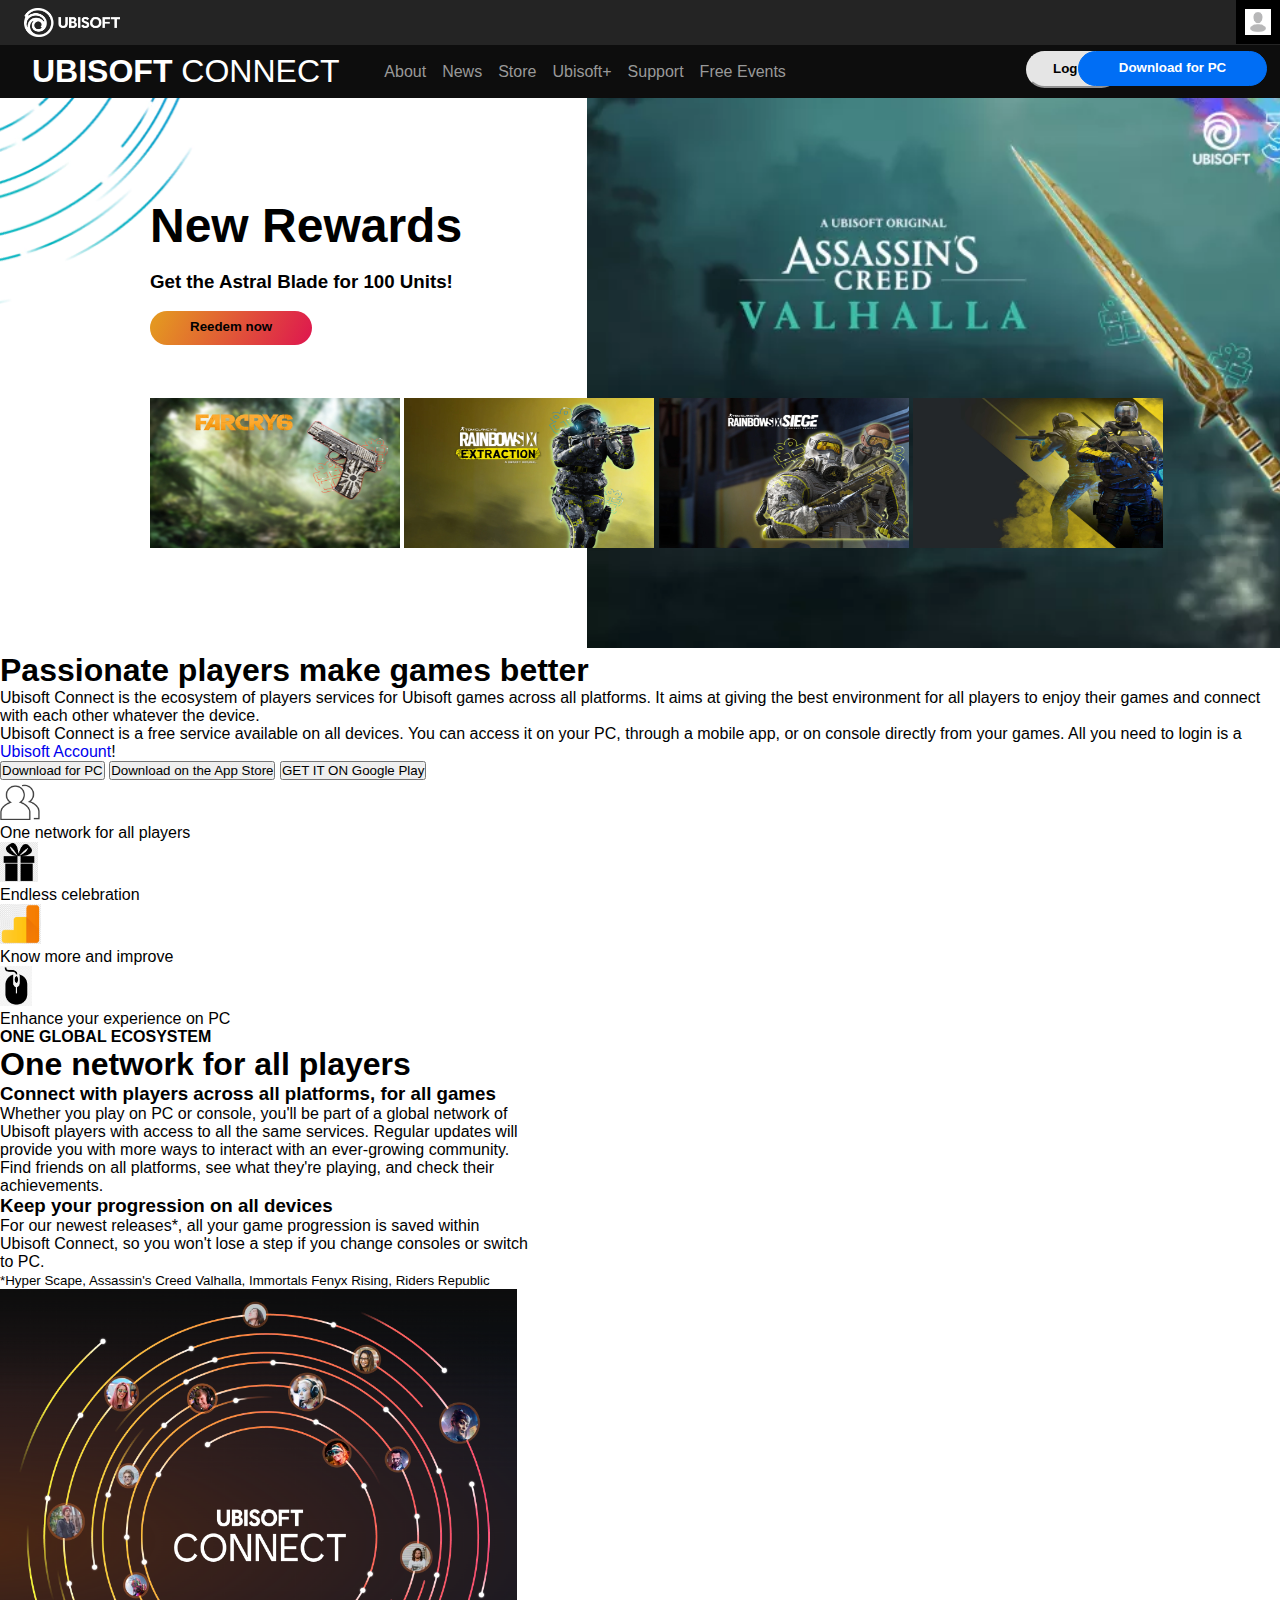
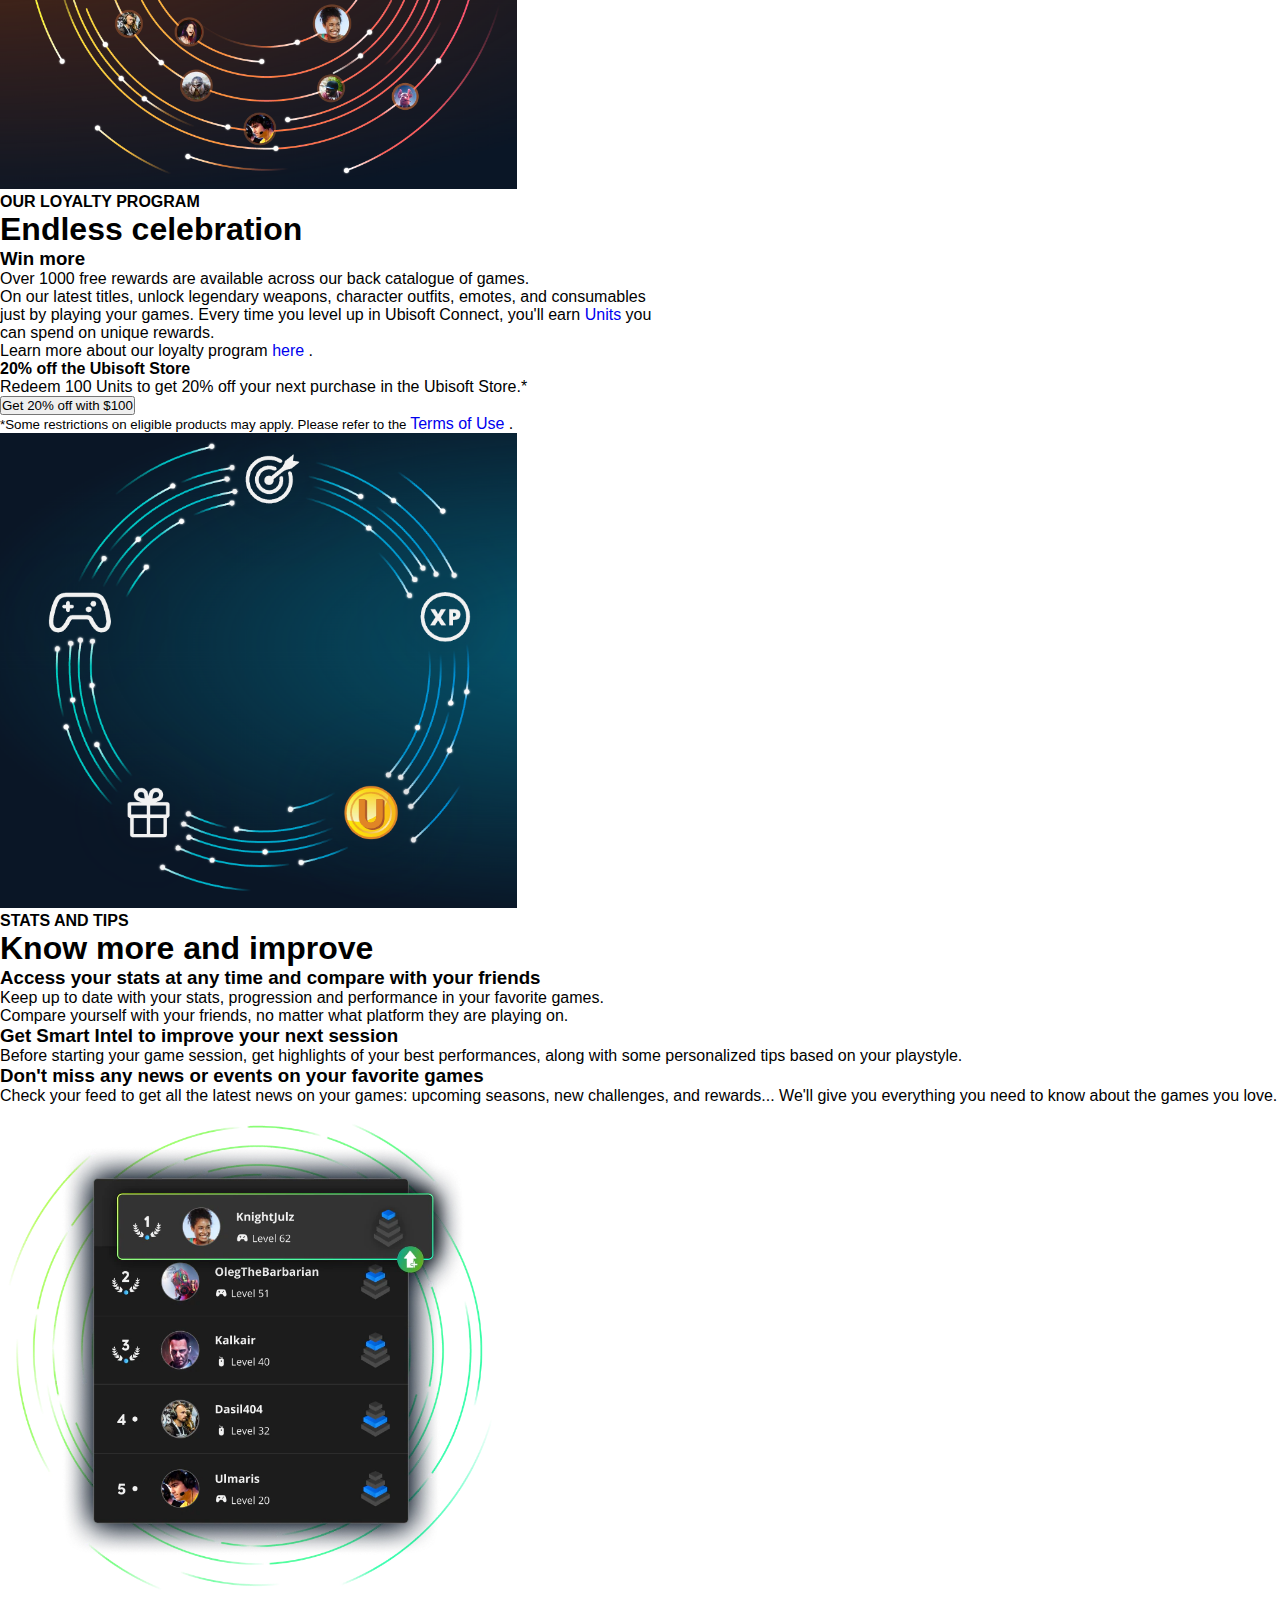
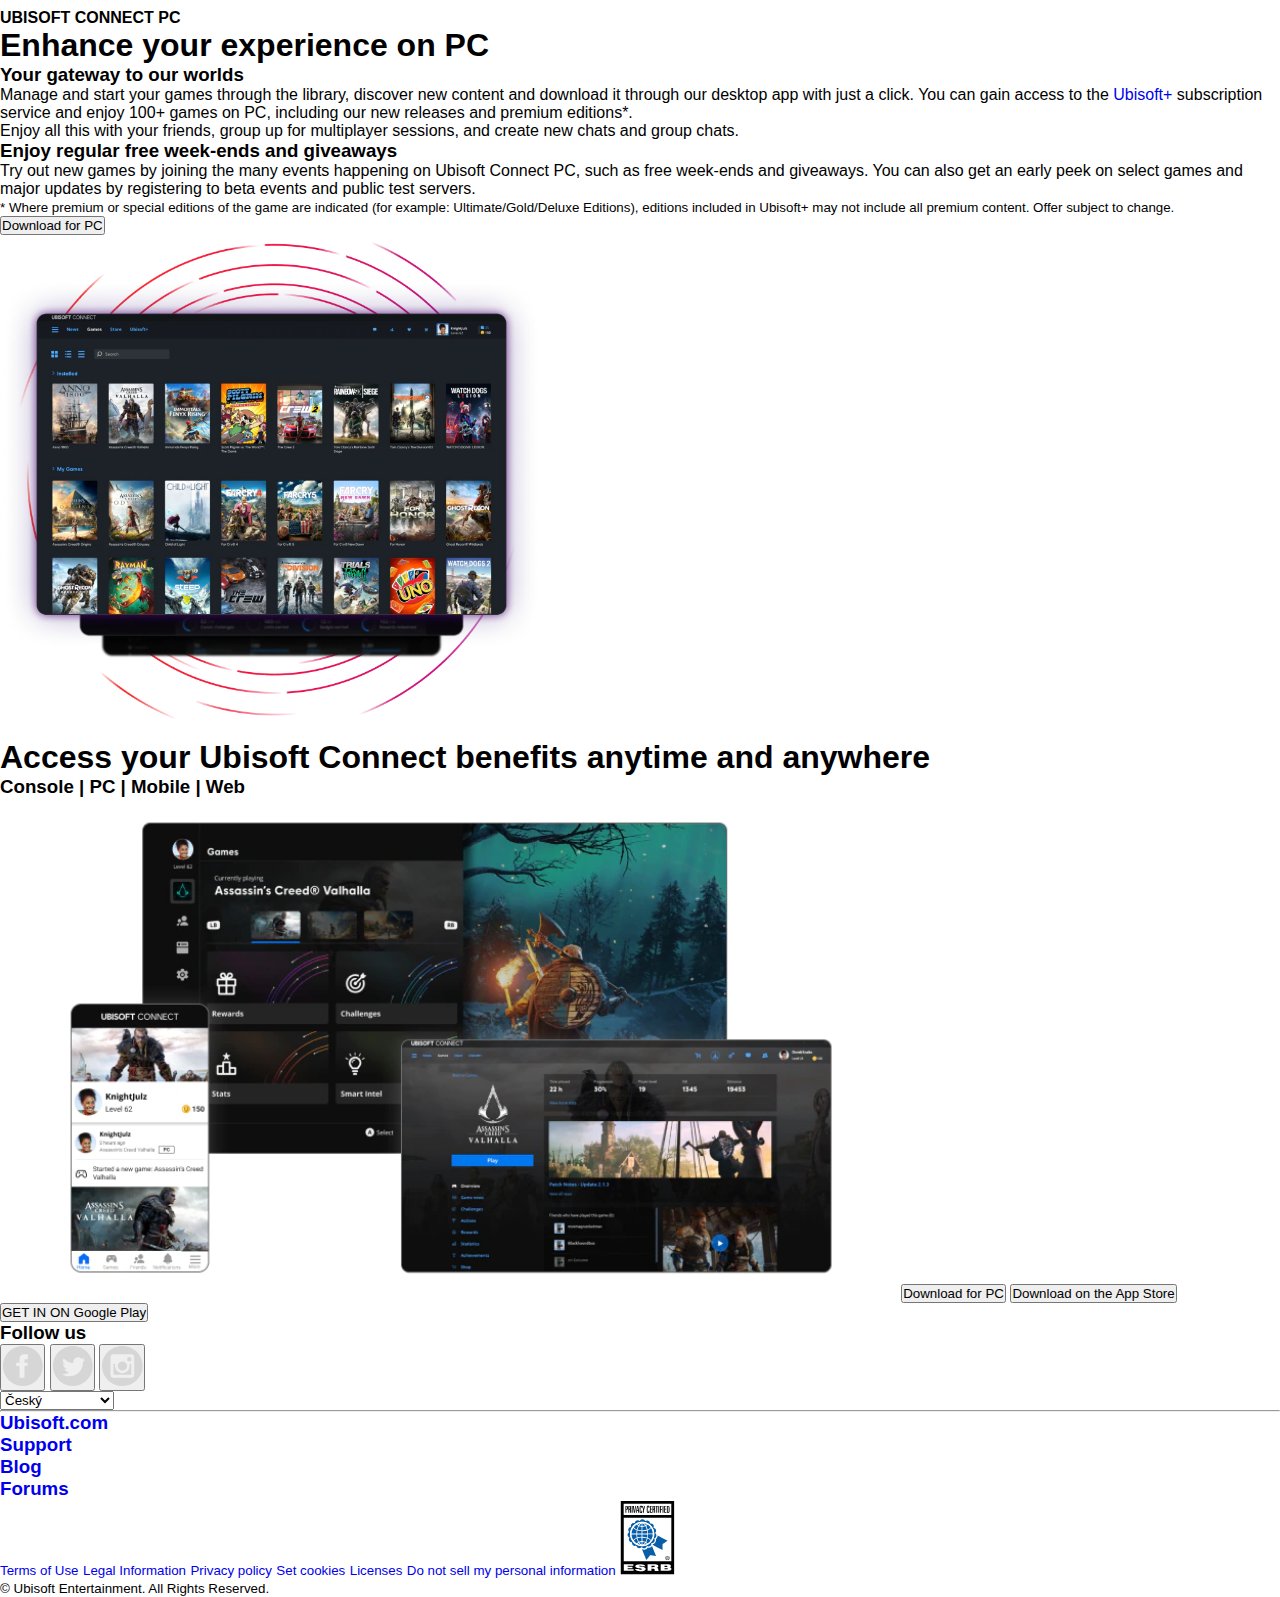
==== commit 8e2a4153: "feat: add css hero1" ====
--- a/connect.html
+++ b/connect.html
@@ -4,391 +4,249 @@
     <meta charset="UTF-8" />
     <meta http-equiv="X-UA-Compatible" content="IE=edge" />
     <meta name="viewport" content="width=device-width, initial-scale=1.0" />
-    <link rel="stylesheet" text="text/css" href="connect.css" />
+    <link rel="stylesheet" text="text/css" href="connect.css">
     <title>Ubisoft Connect</title>
-  </head>
-
-  <body>
-    <header>
+    
+</head>
+  
+<body>
+      <header>
       <nav>
         <div class="header_grey">
-          <img
-            src="/images/ubisoft_logo.png"
-            id="ubisoft_logo"
-            alt="ubisoft_image"
-          />
-          <img
-            src="/images/picture_header_grey.png"
-            id="picture_header_grey"
-            alt="login logo"
-          />
+          <!-- <h1>UBISOFT</h1> -->
+          <img src="/images/ubisoft_logo.png" id="ubisoft_logo" alt="ubisoft_image">
+          <img src="/images/picture_header_grey.png" id="picture_header_grey" alt="login logo">
         </div>
-        <!-- MENU DESKTOP  -->
-        <div class="header_black">
-          <div class="nowrap">
-            <h1>UBISOFT</h1>
-            <span>CONNECT</span>
-          </div>
-          <div class="button_inner_parent">
+          <div class="header_black">
+            <h1>UBISOFT <span>CONNECT</span></h1>
+        
             <div class="navigation">
-              <a href="#"><li><b>About</b></li></a>
-              <a href="#"><li><b>News</b></li></a>
-              <a href="#"><li><b>Store</b></li></a>
-              <a href="#"><li><b>Ubisoft+</b></li></a>
-              <a href="#"><li><b>Support</b></li></a>
-              <a href="#"><li><b>Free Events</b></li></a>
-            </div>
-
-            <div class="buttons_header_black">
+              <a href="#"><li>About</li></a>
+              <a href="#"><li>News</li></a>
+              <a href="#"><li>Store</li></a>
+              <a href="#"><li>Ubisoft+</li></a>
+              <a href="#"><li>Support</li></a>
+              <a href="#"><li>Free Events</li></a>
               <button type="button" id="login_button">Log in</button>
-              <button type="button" id="download_button">
-                Download for PC
-              </button>
-            </div>
-          </div>
+              <button type="button" id="download_button">Download for PC</button>
+            </div>
         </div>
-
+          
         
       </nav>
     </header>
-
+  
     <main>
-      <section>
-
-        <div class="bg_img1">
-          
-        <div class="bg_img1_text"> 
-          <h1>New Rewards</h1>
-          <h3>
-            Lorem ipsum, dolor sit amet consectetur adipisicing elit. Quaerat,
-            quidem perferendis. Corporis, cumque. Eveniet ipsum error quod earum
-            autem, eum soluta omnis. Tempore nulla ad, illum quo optio
-            blanditiis reiciendis!
-            </h3>
-
-            <button class="first-button">Reedem now</button>
-        </div>
+        <section>
+
+            <div class="background_1-2">
+                <img src="images/blue-circle.png" alt="blue circle" type="img/png" height="225">
+            </div>
+
+            <div class="first-text">
+                <h1>New Rewards</h1> <br>
+                <h3>Get the Astral Blade for 100 Units!</h3> <br>
+                    <button class="first-button">Reedem now</button>
+            </div>
+            
+            <div class="images_above_background_1">
+                <img src="images/farcry.png" alt="Farcry Pistol" width="250" height="150">
+                <img src="images/rainbow.png" alt="Rainbow Soldier" width="250" height="150">
+                <img src="images/rainbow-siege.png" alt="Rainbow Soldiers" width="250" height="150">
+                <img src="images/soldiers.png" alt="Rainbow Soldier" width="250" height="150">
+            </div>
+
+            <div class="background_1">
+                <div class="background_1-1">
+                    <img src="images/Assassin Creed 2.png" alt="Background 1" type="img/png" height="550">
+                </div>
+                
+
+            </div>
+
+            <div class="second-text">
+                <h1>Passionate players make games better</h1>
+                <p>Ubisoft Connect is the ecosystem of players
+                    services for Ubisoft games across all platforms.
+                    It aims at giving the best environment for all
+                    players to enjoy their games and connect with
+                    each other whatever the device.</p>
+                <p>Ubisoft Connect is a free service available on 
+                    all devices. You can access it on your PC, through 
+                    a mobile app, or on console directly from your games. 
+                    All you need to login is a <a href="#">Ubisoft Account</a>!</p>
+            </div>
+            <div class="buttons">
+                <button type="button">Download for PC</button>
+                <button type="button">Download on the App Store</button>
+                <button type="button">GET IT ON Google Play</button>
+            </div>
+         
+            <figure>
         
-          <div class="images_stack_4">
-            <img
-            src="images/farcry.png"
-            alt="Farcry Pistol"
-            width="250"
-            height="150"
-          />
-          <img
-            src="images/rainbow.png"
-            alt="Rainbow Soldier"
-            width="250"
-            height="150"
-          />
-          <img
-            src="images/rainbow-siege.png"
-            alt="Rainbow Soldiers"
-            width="250"
-            height="150"
-          />
-          <img
-            src="images/soldiers.png"
-            alt="Rainbow Soldier"
-            width="250"
-            height="150"
-          />
-          </div>
-
-          </div>
-          
-          
-          <!-- <div class="background-img1"> -->
-           
-          
-
-          
-        </div>
-       
-        <div class="second-text">
-          <h1>Passionate players make games better</h1>
-          <p>
-            Ubisoft Connect is the ecosystem of players services for Ubisoft
-            games across all platforms. It aims at giving the best environment
-            for all players to enjoy their games and connect with each other
-            whatever the device.
-          </p>
-          <p>
-            Ubisoft Connect is a free service available on all devices. You can
-            access it on your PC, through a mobile app, or on console directly
-            from your games. All you need to login is a
-            <a href="#">Ubisoft Account</a>!
+                <img src="icons/user-icon.png" alt="Trulli" height="40">
+                <figcaption>One network for all players</figcaption>
             
-          </p>
-        </div>
-        <div class="buttons">
-          <button type="button">Download for PC</button>
-          <button type="button">Download on the App Store</button>
-          <button type="button">GET IT ON Google Play</button>
-        </div>
-
-        <figure>
-          <img src="icons/user-icon.png" alt="Trulli" height="40" />
-          <figcaption>One network for all players</figcaption>
-
-          <img src="icons/gift-icon.png" alt="Trulli" height="40" />
-          <figcaption>Endless celebration</figcaption>
-
-          <img src="icons/analytics-icon.png" alt="Trulli" height="40" />
-          <figcaption>Know more and improve</figcaption>
-
-          <img src="icons/mouse-icon.png" alt="Trulli" height="40" />
-          <figcaption>Enhance your experience on PC</figcaption>
-        </figure>
-
-        <div class="third-text">
-          <h4>ONE GLOBAL ECOSYSTEM</h4>
-          <h1>One network for all players</h1>
-          <h3>Connect with players across all platforms, for all games</h3>
-
-          <p>
-            Whether you play on PC or console, you'll be part of a global
-            network of <br />
-            Ubisoft players with access to all the same services. Regular
-            updates will <br />
-            provide you with more ways to interact with an ever-growing
-            community. <br />
-            Find friends on all platforms, see what they're playing, and check
-            their <br />
-            achievements.
-          </p>
-
-          <h3>Keep your progression on all devices</h3>
-
-          <p>
-            For our newest releases*, all your game progression is saved within
-            <br />
-            Ubisoft Connect, so you won't lose a step if you change consoles or
-            switch<br />
-            to PC.
-          </p>
-
-          <p>
-            <small
-              >*Hyper Scape, Assassin's Creed Valhalla, Immortals Fenyx Rising,
-              Riders Republic
-            </small>
-          </p>
-
-          <img
-            src="images/ubisoft-connect.png"
-            alt="connessione tra utenti ubisoft"
-            height="500"
-          />
-        </div>
-
-        <div class="circle-image">
-          <div class="text-circle">
-            <h4>OUR LOYALTY PROGRAM</h4>
-            <h1>Endless celebration</h1>
-            <h3>Win more</h3>
-            <p>
-              Over 1000 free rewards are available across our back catalogue of
-              games. <br />
-              On our latest titles, unlock legendary weapons, character outfits,
-              emotes, and consumables<br />
-              just by playing your games. Every time you level up in Ubisoft
-              Connect, you'll earn<a href="#"> Units </a> you <br />
-              can spend on unique rewards. <br />
-              Learn more about our loyalty program <a href="#"> here </a> .
-            </p>
-
-            <p><b> 20% off the Ubisoft Store </b></p>
-            <p>
-              Redeem 100 Units to get 20% off your next purchase in the Ubisoft
-              Store.*
-            </p>
-
-            <button type="button">Get 20% off with $100</button>
-
-            <p>
-              <small>
-                *Some restrictions on eligible products may apply. Please refer
-                to the
-              </small>
-              <a href="#"> Terms of Use </a> .
-            </p>
-          </div>
-          <img
-            src="images/circle-image.png"
-            alt="connessione tra utenti ubisoft"
-            height="475"
-          />
-        </div>
-      </section>
-
-      <section>
-        <div class="fift-text">
-          <h4>STATS AND TIPS</h4>
-          <h1>Know more and improve</h1>
-          <h3>Access your stats at any time and compare with your friends</h3>
-          <p>
-            Keep up to date with your stats, progression and performance in your
-            favorite games.
-          </p>
-          <p>
-            Compare yourself with your friends, no matter what platform they are
-            playing on.
-          </p>
-          <h3>Get Smart Intel to improve your next session</h3>
-          <p>
-            Before starting your game session, get highlights of your best
-            performances, along with some personalized tips based on your
-            playstyle.
-          </p>
-          <h3>Don't miss any news or events on your favorite games</h3>
-          <p>
-            Check your feed to get all the latest news on your games: upcoming
-            seasons, new challenges, and rewards... We'll give you everything
-            you need to know about the games you love.
-          </p>
-        </div>
-        <img
-          src="images/Network-rankings.png"
-          alt="classifica piramidale dei giocatori"
-          height="500"
-        />
-      </section>
-
-      <section>
-        <div class="sixth-text">
-          <h4>UBISOFT CONNECT PC</h4>
-          <h1>Enhance your experience on PC</h1>
-          <h3>Your gateway to our worlds</h3>
-          <p>
-            Manage and start your games through the library, discover new
-            content and download it through our desktop app with just a click.
-            You can gain access to the <a href="#">Ubisoft+</a> subscription
-            service and enjoy 100+ games on PC, including our new releases and
-            premium editions*.
-          </p>
-          <p>
-            Enjoy all this with your friends, group up for multiplayer sessions,
-            and create new chats and group chats.
-          </p>
-          <h3>Enjoy regular free week-ends and giveaways</h3>
-          <p>
-            Try out new games by joining the many events happening on Ubisoft
-            Connect PC, such as free week-ends and giveaways. You can also get
-            an early peek on select games and major updates by registering to
-            beta events and public test servers.
-          </p>
-          <p>
-            <small
-              >* Where premium or special editions of the game are indicated
-              (for example: Ultimate/Gold/Deluxe Editions), editions included in
-              Ubisoft+ may not include all premium content. Offer subject to
-              change.</small
-            >
-          </p>
-          <button type="button">Download for PC</button>
-        </div>
-        <img
-          src="images/Libreria-giochi-Ubisoft.png"
-          alt="libreria-giochi-ubisoft"
-          height="500"
-        />
-      </section>
-
-      <section>
-        <div class="download">
-          <h1>Access your Ubisoft Connect benefits anytime and anywhere</h1>
-          <h3>Console | PC | Mobile | Web</h3>
-        </div>
-        <img
-          src="images/Assassin Creed.png"
-          alt="assassin creed su più dispositivi"
-          height="500"
-        />
-        <button type="button">Download for PC</button>
-        <button type="button">Download on the App Store</button>
-        <button type="button">GET IN ON Google Play</button>
-      </section>
-    </main>
-    <footer>
-      <div class="footer">
-        <h3>Follow us</h3>
-        <button type="button">
-          <img
-            src="images/Button Facebook.png.svg"
-            alt="button facebook"
-            height="40"
-          />
-        </button>
-        <button type="button">
-          <img
-            src="images/Button Twitter.png.svg"
-            alt="button twitter"
-            height="40"
-          />
-        </button>
-        <button type="button">
-          <img
-            src="images/Button Instagram.png.svg"
-            alt="button instagram"
-            height="40"
-          />
-        </button>
-      </div>
-
-      <div class="select-language">
-        <select name="language" id="language">
-          <option value="Český">Český</option>
-          <option value="dancs">Dancs</option>
-          <option value="deutsch">Deutsch</option>
-          <option value="english-(US)">English (US)</option>
-          <option value="english-(CA)">English (CA)</option>
-          <option value="english-(GB)">English (GB)</option>
-          <option value="español">Español</option>
-          <option value="español-(MX)">Español (MX)</option>
-          <option value="français">Français</option>
-          <option value="français-(CA)">Français (CA)</option>
-          <option value="italiano">Italiano</option>
-          <option value="magyar">Magyar</option>
-          <option value="norsk">Norsk</option>
-          <option value="nederlans">Nederlans</option>
-          <option value="polski">Polski</option>
-          <option value="português">Português</option>
-          <option value="português-(BR)">Português (BR)</option>
-          <option value="svenska">Svenska</option>
-          <option value="suomi">Suomi</option>
-          <option value="türçe">Türçe</option>
-          <option value="日本語">日本語</option>
-          <option value="pyccкий">Pyccкий</option>
-          <option value="yкpaїнcькa">Укpaїнcькa</option>
-          <option value="简体中文">简体中文</option>
-          <option value="繁體中文">繁體中文</option>
-          <option value="한국어">한국어</option>
-        </select>
-      </div>
-
-      <hr class="footer-line" />
-
-      <section>
-        <a href="#"><h3>Ubisoft.com</h3></a>
-        <a href="#"><h3>Support</h3></a>
-        <a href="#"><h3>Blog</h3></a>
-        <a href="#"><h3>Forums</h3></a>
-        <a href="#"><small>Terms of Use</small></a>
-        <a href="#"><small>Legal Information</small></a>
-        <a href="#"><small>Privacy policy</small></a>
-        <a href="#"><small>Set cookies</small></a>
-        <a href="#"><small>Licenses</small></a>
-        <a href="#"><small>Do not sell my personal information</small></a>
-        <img
-          src="images/Privacy Certified ESRB.pgn.svg"
-          alt="privacy certified"
-        />
-        <div class="footer-copyright">
-          <small>© Ubisoft Entertainment. All Rights Reserved.</small>
-        </div>
-      </section>
-    </footer>
+                <img src="icons/gift-icon.png" alt="Trulli" height="40">
+                <figcaption>Endless celebration</figcaption>
+  
+                <img src="icons/analytics-icon.png" alt="Trulli" height="40">
+                <figcaption>Know more and improve</figcaption>
+  
+                <img src="icons/mouse-icon.png" alt="Trulli" height="40">
+                <figcaption>Enhance your experience on PC</figcaption>
+              
+             </figure>
+                 
+                <div class="third-text"> 
+                  <h4> ONE GLOBAL ECOSYSTEM </h4> 
+                  <h1> One network for all players </h1>
+                  <h3> Connect with players across all platforms, for all games </h3>
+  
+                    <p>Whether you play on PC or console, 
+                    you'll be part of a global network of <br> Ubisoft players with access to 
+                    all the same services. Regular updates will <br> provide you with more ways 
+                    to interact with an ever-growing community. <br>
+                    Find friends on all platforms, see what they're playing,
+                     and check their <br> achievements. </p>
+  
+                     <h3>Keep your progression on all devices</h3>
+                     
+                     <p>
+                     For our newest releases*, all your game progression is saved within <br>
+                     Ubisoft Connect, so you won't lose a step if you change consoles 
+                     or switch<br> to PC.
+                    </p>
+  
+                    <p> <small>*Hyper Scape, Assassin's Creed Valhalla, 
+                      Immortals Fenyx Rising, Riders Republic </small> </p>
+  
+                    <img src="images/ubisoft-connect.png" alt="connessione tra utenti ubisoft" height="500">  
+                </div> 
+              
+                <div class="circle-image">
+                  <div class="text-circle">
+                    <h4>OUR LOYALTY PROGRAM</h4>
+                    <h1>Endless celebration</h1>
+                    <h3>Win more</h3>
+                    <p> Over 1000 free rewards are available across our back catalogue of games. <br>
+                        On our latest titles, unlock legendary weapons, character outfits, emotes, and consumables<br>
+                        just by playing your games. Every time you level up in Ubisoft Connect, you'll earn<a href="#"> Units </a> you <br>
+                        can spend on unique rewards. <br>          
+                        Learn more about our loyalty program <a href="#"> here </a> .</p>
+                    
+                    <p><b> 20% off the Ubisoft Store </b></p> 
+                    <p> Redeem 100 Units to get 20% off your next purchase in the Ubisoft Store.* </p>
+  
+                    <button type="button"> Get 20% off with $100 </button>
+  
+                    <p> <small> *Some restrictions on eligible products may apply. Please refer to the </small> <a href="#"> Terms of Use </a> . </p>
+  
+                  </div>
+                  <img src="images/circle-image.png" alt="connessione tra utenti ubisoft" height="475">  
+                </div>               
+        </section>
+
+        <section>
+            <div class="fift-text">
+                <h4>STATS AND TIPS</h4>
+                <h1>Know more and improve</h1>
+                <h3>Access your stats at any time and compare with your friends</h3>
+                <p>Keep up to date with your stats, progression and performance in your favorite games.</p>
+                <p>Compare yourself with your friends, no matter what platform they are playing on.</p>
+                <h3>Get Smart Intel to improve your next session</h3>
+                <p>Before starting your game session, get highlights of your best performances, along with some personalized tips based on your playstyle.</p>
+                <h3>Don't miss any news or events on your favorite games</h3>
+                <p>Check your feed to get all the latest news on your games: upcoming seasons, new challenges, and rewards... We'll give you everything 
+                    you need to know about the games you love.</p>
+            </div>
+            <img src="images/Network-rankings.png" alt="classifica piramidale dei giocatori" height="500">
+        </section>
+
+        <section>
+            <div class="sixth-text">
+                <h4>UBISOFT CONNECT PC</h4>
+                <h1>Enhance your experience on PC</h1>
+                <h3>Your gateway to our worlds</h3>
+                <p>Manage and start your games through the library, discover new content and download it through our desktop app with just a click. 
+                    You can gain access to the <a href="#">Ubisoft+</a> subscription service and enjoy 100+ games on PC, including our new releases and premium editions*.</p>
+                <p>Enjoy all this with your friends, group up for multiplayer sessions, and create new chats and group chats.</p>
+                <h3>Enjoy regular free week-ends and giveaways</h3>
+                <p>Try out new games by joining the many events happening on Ubisoft Connect PC, such as free week-ends and giveaways. You can also get an early peek on 
+                    select games and major updates by registering to beta events and public test servers.</p>
+                <p><small>* Where premium or special editions of the game are indicated (for example: Ultimate/Gold/Deluxe Editions), editions included in Ubisoft+ 
+                    may not include all premium content. Offer subject to change.</small></p>
+                <button type="button"> Download for PC </button>
+            </div>
+            <img src="images/Libreria-giochi-Ubisoft.png" alt="libreria-giochi-ubisoft" height="500">
+        </section>
+
+        <section>
+            <div class="download">
+                <h1>Access your Ubisoft Connect benefits anytime and anywhere</h1>
+                <h3>Console | PC | Mobile | Web</h3>
+            </div>
+            <img src="images/Assassin Creed.png" alt="assassin creed su più dispositivi" height="500">
+            <button type="button">Download for PC</button>
+            <button type="button">Download on the App Store</button>
+            <button type="button">GET IN ON Google Play</button>
+        </section>
+  </main>
+        <footer>
+            <div class="footer">
+                <h3>Follow us</h3>
+                <button type="button"><img src="images/Button Facebook.png.svg" alt="button facebook" height="40"></button>
+                <button type="button"><img src="images/Button Twitter.png.svg" alt="button twitter" height="40"></button>
+                <button type="button"><img src="images/Button Instagram.png.svg" alt="button instagram" height="40"></button>
+            </div>
+
+            <div class="select-language">
+                <select name="language" id="language">
+                    <option value="Český">Český</option>
+                    <option value="dancs">Dancs</option>
+                    <option value="deutsch">Deutsch</option>
+                    <option value="english-(US)">English (US)</option>
+                    <option value="english-(CA)">English (CA)</option>
+                    <option value="english-(GB)">English (GB)</option>
+                    <option value="español">Español</option>
+                    <option value="español-(MX)">Español (MX)</option>
+                    <option value="français">Français</option>
+                    <option value="français-(CA)">Français (CA)</option>
+                    <option value="italiano">Italiano</option>
+                    <option value="magyar">Magyar</option>
+                    <option value="norsk">Norsk</option>
+                    <option value="nederlans">Nederlans</option>
+                    <option value="polski">Polski</option>
+                    <option value="português">Português</option>
+                    <option value="português-(BR)">Português (BR)</option>
+                    <option value="svenska">Svenska</option>
+                    <option value="suomi">Suomi</option>
+                    <option value="türçe">Türçe</option>
+                    <option value="日本語">日本語</option>
+                    <option value="pyccкий">Pyccкий</option>
+                    <option value="yкpaїнcькa">Укpaїнcькa</option>
+                    <option value="简体中文">简体中文</option>
+                    <option value="繁體中文">繁體中文</option>
+                    <option value="한국어">한국어</option>
+                </select>
+            </div>
+
+            <hr class="footer-line">
+
+            <section>
+                <a href="#"><h3>Ubisoft.com</h3></a>
+                <a href="#"><h3>Support</h3></a>
+                <a href="#"><h3>Blog</h3></a>
+                <a href="#"><h3>Forums</h3></a>
+                <a href="#"><small>Terms of Use</small></a>
+                <a href="#"><small>Legal Information</small></a>
+                <a href="#"><small>Privacy policy</small></a>
+                <a href="#"><small>Set cookies</small></a>
+                <a href="#"><small>Licenses</small></a>
+                <a href="#"><small>Do not sell my personal information</small></a>
+                <img src="images/Privacy Certified ESRB.pgn.svg" alt="privacy certified">
+                <div class="footer-copyright"><small>© Ubisoft Entertainment. All Rights Reserved.</small></div>
+            </section>
+        </footer>
   </body>
-</html>
+</html>--- a/connect.css
+++ b/connect.css
@@ -1,130 +1,151 @@
-* {
-  margin: 0;
-  padding: 0;
-  box-sizing: border-box;
-  text-decoration: none;
-  list-style: none;
+*{
+    margin: 0;
+    padding: 0;
+    box-sizing:border-box;
+    text-decoration: none;
+    list-style: none;
 }
 
 body {
-  font-family: Verdana, Geneva, Tahoma, sans-serif;
+    font-family: Verdana, Geneva, Tahoma, sans-serif;
 }
 
 /* SEZIONE HEADER GREY */
-.header_grey {
-  display: flex;
-  height: 3.1em;
-  background-color: #242424;
-  align-items: center;
-  justify-content: space-between;
+.header_grey{
+    display: flex;
+    height: 100%;
+    background-color: #242424;
+    padding: 0.5em;
 }
 
-#ubisoft_logo {
-  height: 1.8em;
-  width: 6em;
-  margin-left: 2em;
+#ubisoft_logo{
+    height: 1.8em;
+    width: 6em;
+    margin-left: 1em;
+   
 }
 
-#picture_header_grey {
-  width: 3.1em;
-  background-color: white;
-  border: 9px solid black;
-  cursor: pointer;
+#picture_header_grey{
+    width: 2.72em;
+    background-color: white;
+    position:absolute;
+    top: 0.2px;
+    right: 0%;
+    border: 9px solid black;
+    cursor: pointer;
 }
+
 
 /* SEZIONE HEADER BLACK */
 
-.header_black {
-  display: flex;
-  background-color: #0d0d0d;
-  height: 3.75em;
-  align-items: center;
-  justify-content: space-between;
+.header_black{
+    display: flex;
+    background-color: #0d0d0d;
+    height: 3.35em;
+    align-items: center;
+    
 }
 
-.header_black h1 {
-  color: white;
-  margin-left: 1em;
+.header_black h1{
+    color: white;
+    margin-left: 1em;
 }
 
-.header_black span {
-  font-weight: 300;
+.header_black span{
+    font-weight: 300;
 }
 
-.button_inner_parent {
-  display: flex;
-  justify-content: space-between;
-  flex-direction: row;
-  align-items: center;
-  width: 100%;
+.navigation{
+    display: inline-flex;
+    margin-left: 2.8em;
+    
 }
 
-.nowrap {
-  display: flex;
-  flex-wrap: nowrap;
-  flex-direction: row;
-  color: white;
-  align-items: center;
-  margin-left: 0.7em;
+.navigation li{
+    margin-right: 1em;
+    color: #999999;
+    font-family: Verdana, Geneva, Tahoma, sans-serif;
 }
 
-.nowrap h1 {
-  font-size: 1.4em;
+button, .select-language select:hover{
+    cursor:pointer;
+}   
+
+#login_button{
+position:absolute;
+top: 3.8em;
+right: 12.5%;
+background-color: #e5e5e5;
+padding: 0.6em 25px 0.8em 25px;
+border-color: #e5e5e5;
+border-radius: 20px;
+color: black;
+font-family: Verdana, Geneva, Tahoma, sans-serif;
+font-weight: 900;
+    
 }
 
-.nowrap span {
-  font-weight: 200;
-  font-size: 1.4em;
-  padding-left: 7px;
+#download_button{
+position:absolute;
+top: 3.8em;
+right: 1%;
+background-color: #006ef5;
+padding: 0.6em 40px 0.8em 40px;
+border: 1px solid transparent;
+border-color: #006ef5;
+border-radius: 20px;
+color:white;
+font-family: Verdana, Geneva, Tahoma, sans-serif;
+font-weight: 900;
+
 }
 
-.navigation {
-  display: flex;
-  margin-left: 2.8em;
+/* SEZIONE HERO 1 */
+
+.background_1{
+    background-position: top;
+    
 }
 
-.navigation li {
-  margin-right: 1.7em;
-  color: #999999;
-  font-family: Verdana, Geneva, Tahoma, sans-serif;
-  font-size: 15px;
+.background_1-1{
+    margin-left: 587px;
 }
 
-.buttons_header_black {
-  display: flex;
-  flex-direction: row;
-  margin-right: 2em;
+.background_1-2{
+position: absolute ;
 }
 
-button,
-.select-language select:hover {
-  cursor: pointer;
+.first-text{
+    position: absolute ;
+    margin-top: 100px;
+    margin-left: 150px;
+    font-family: Verdana, Geneva, Tahoma, sans-serif;
+
 }
 
-/* BUTTONS AREA */
-#login_button {
-  top: 3.8em;
-  right: 12.5%;
-  background-color: #e5e5e5;
-  padding: 0.6em 25px 0.8em 25px;
-  border: 1px solid transparent;
-  border-color: #e5e5e5;
-  border-radius: 20px;
-  color: black;
-  font-family: Verdana, Geneva, Tahoma, sans-serif;
-  font-weight: 900;
-  margin-right: 1.2em;
+.first-text h1{
+    font-size: xxx-large;
 }
 
-#download_button {
-  top: 3.8em;
-  right: 1%;
-  background-color: #006ef5;
-  padding: 0.9em 30px 0.9em 30px;
-  border: 1px solid transparent;
-  border-color: #006ef5;
-  border-radius: 20px;
-  color: white;
-  font-family: Verdana, Geneva, Tahoma, sans-serif;
-  font-weight: 900;
+.first-button{
+    position: absolute;
+    background: linear-gradient(115.01deg, rgb(228, 150, 33) 5.43%, rgb(222, 22, 79) 100%);
+    font-weight: 900;
+    border-radius: 20px;
+    padding: 0.6em 40px 0.8em 40px;
+    border: none;
+
 }
+
+.images_above_background_1{
+    position: absolute;
+    border: 0px;
+    padding: 0px;
+    margin: 0px;
+    margin-top: 300px;
+    margin-left: 150px;
+}
+
+img [src="images/farcry.png"]{
+    border-radius: 10px;
+}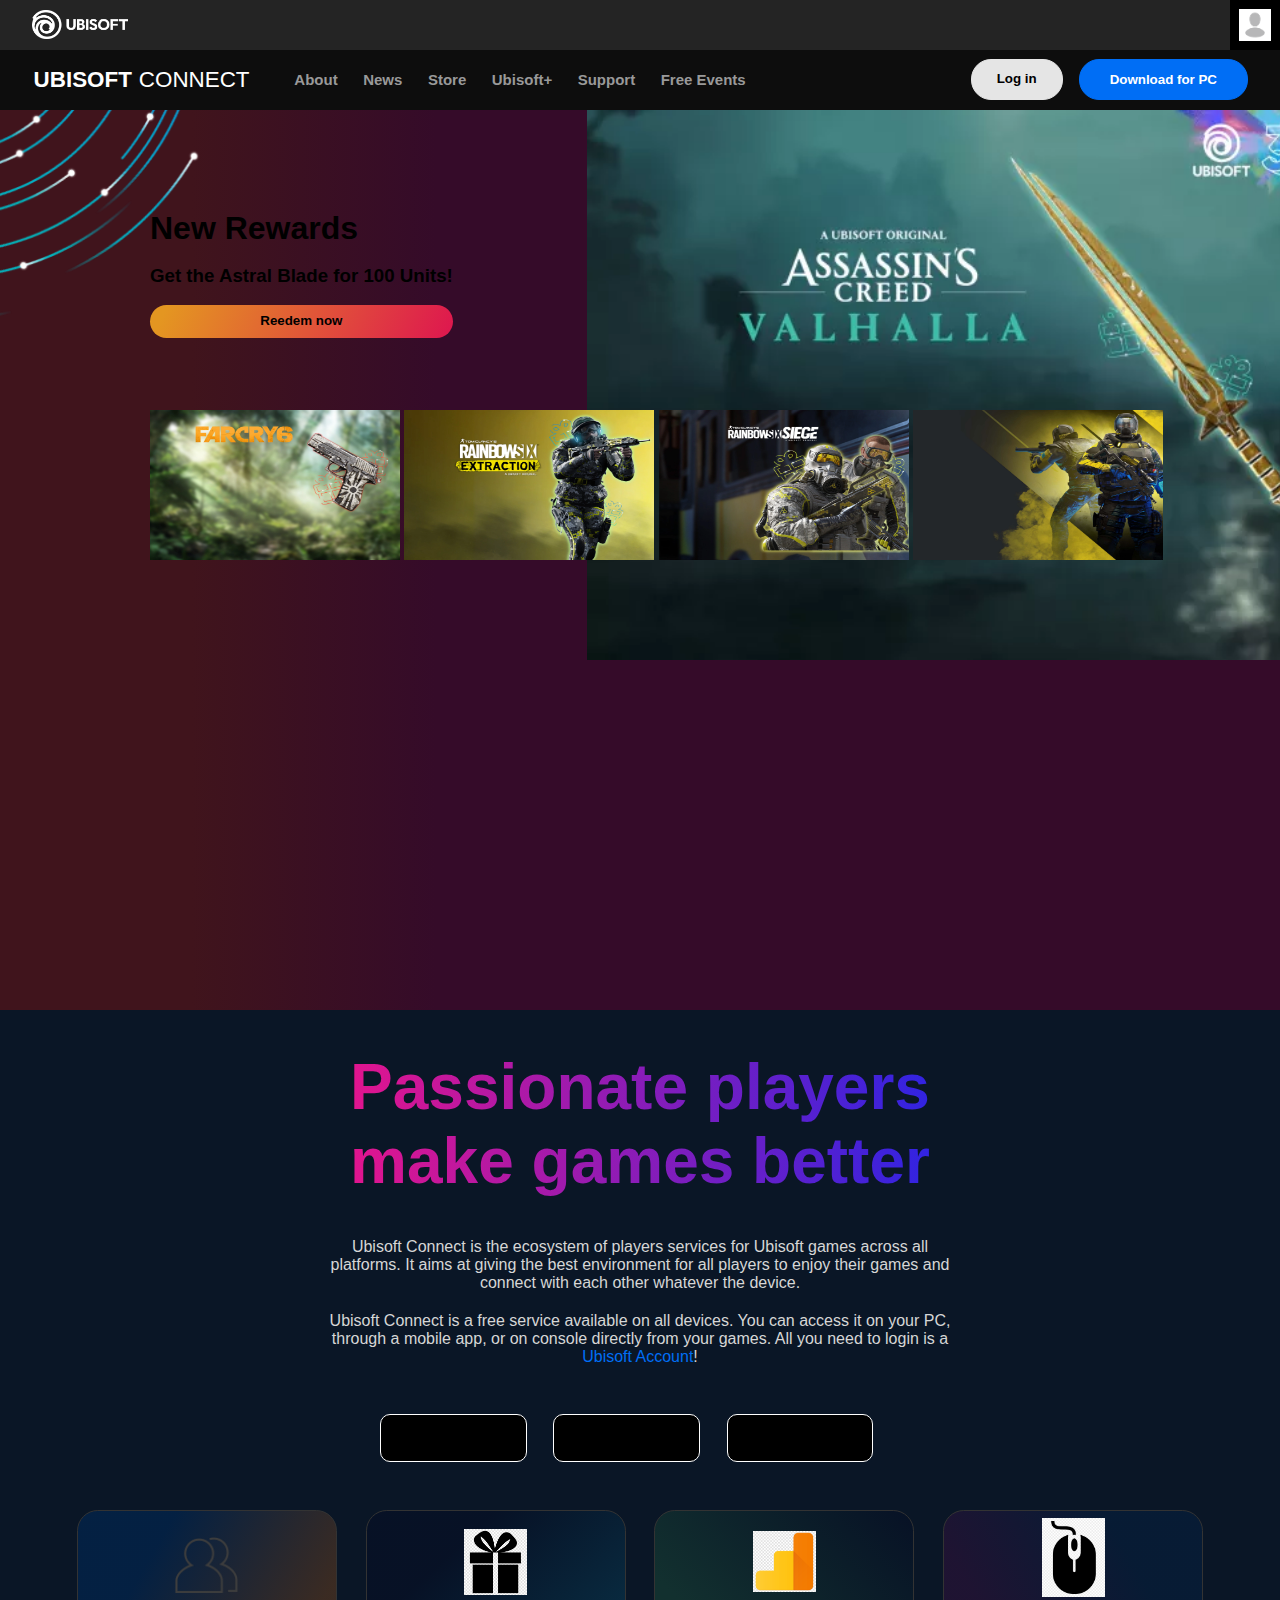
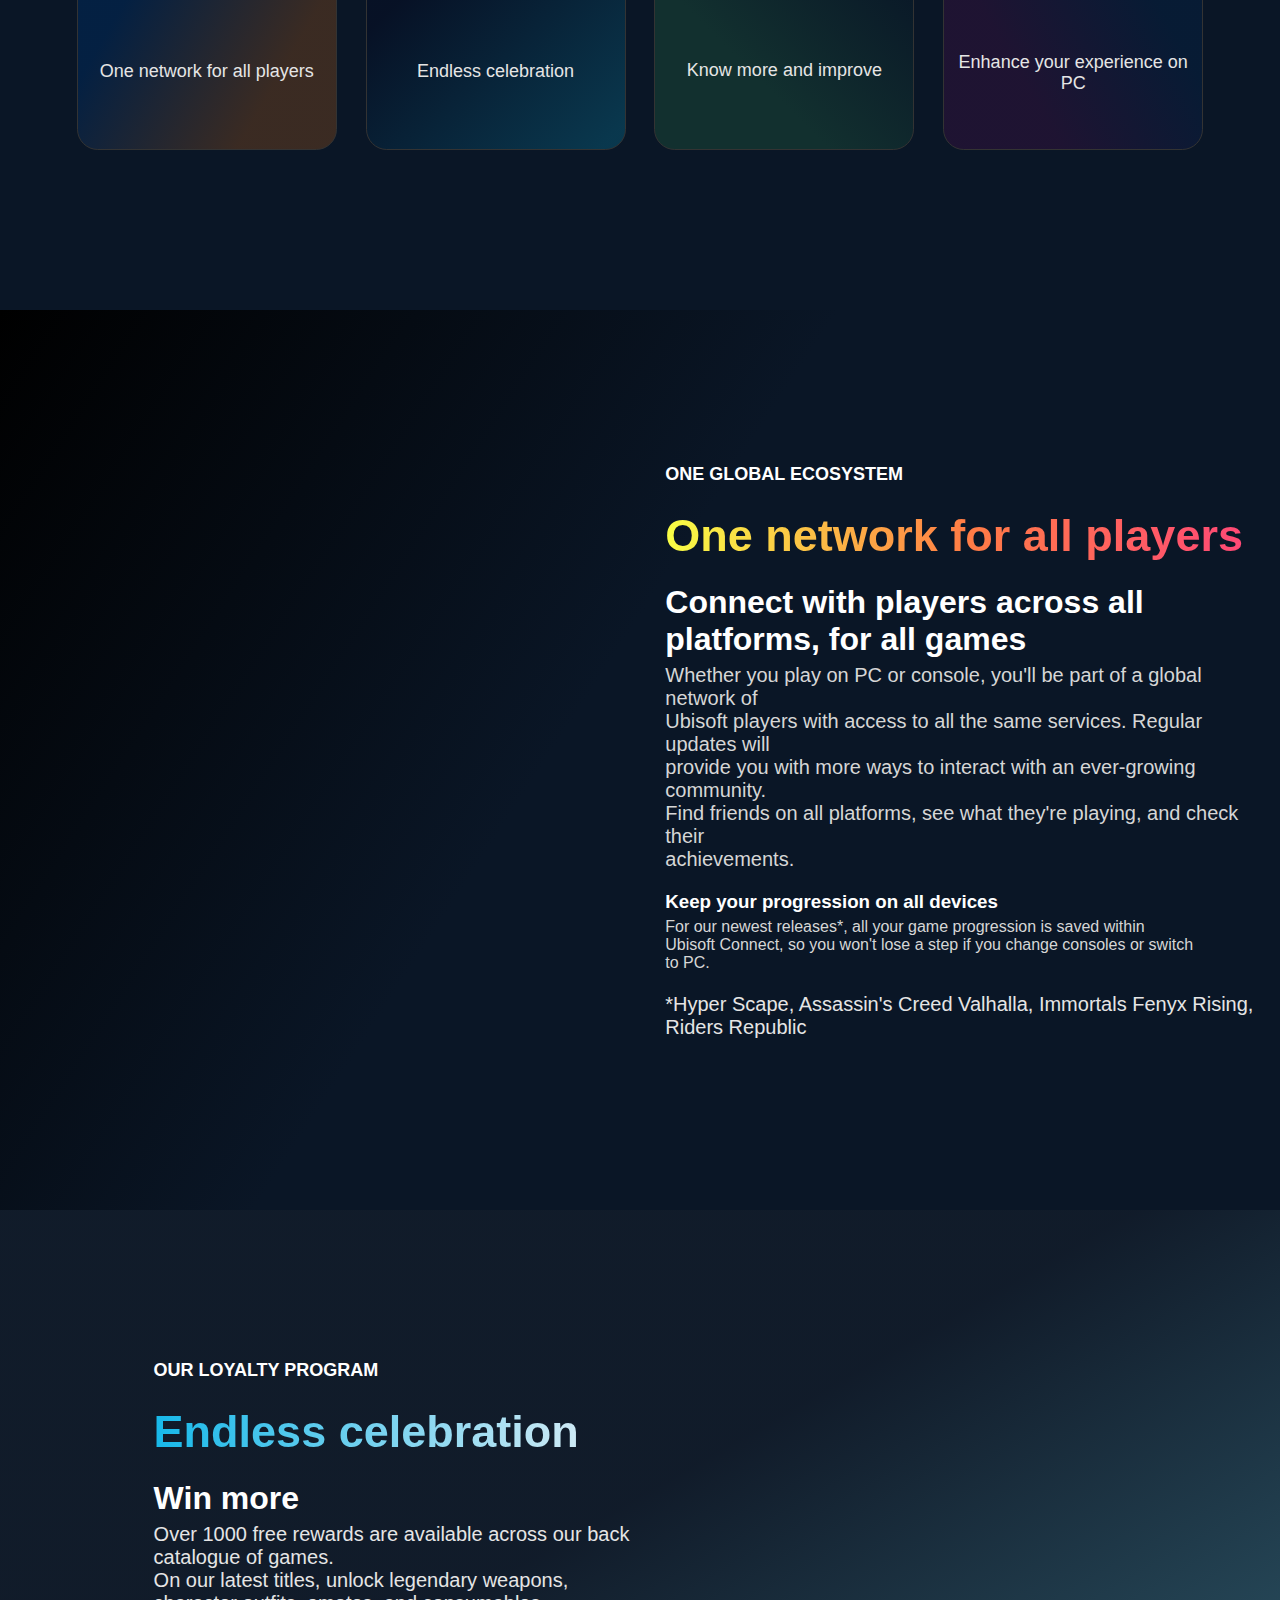
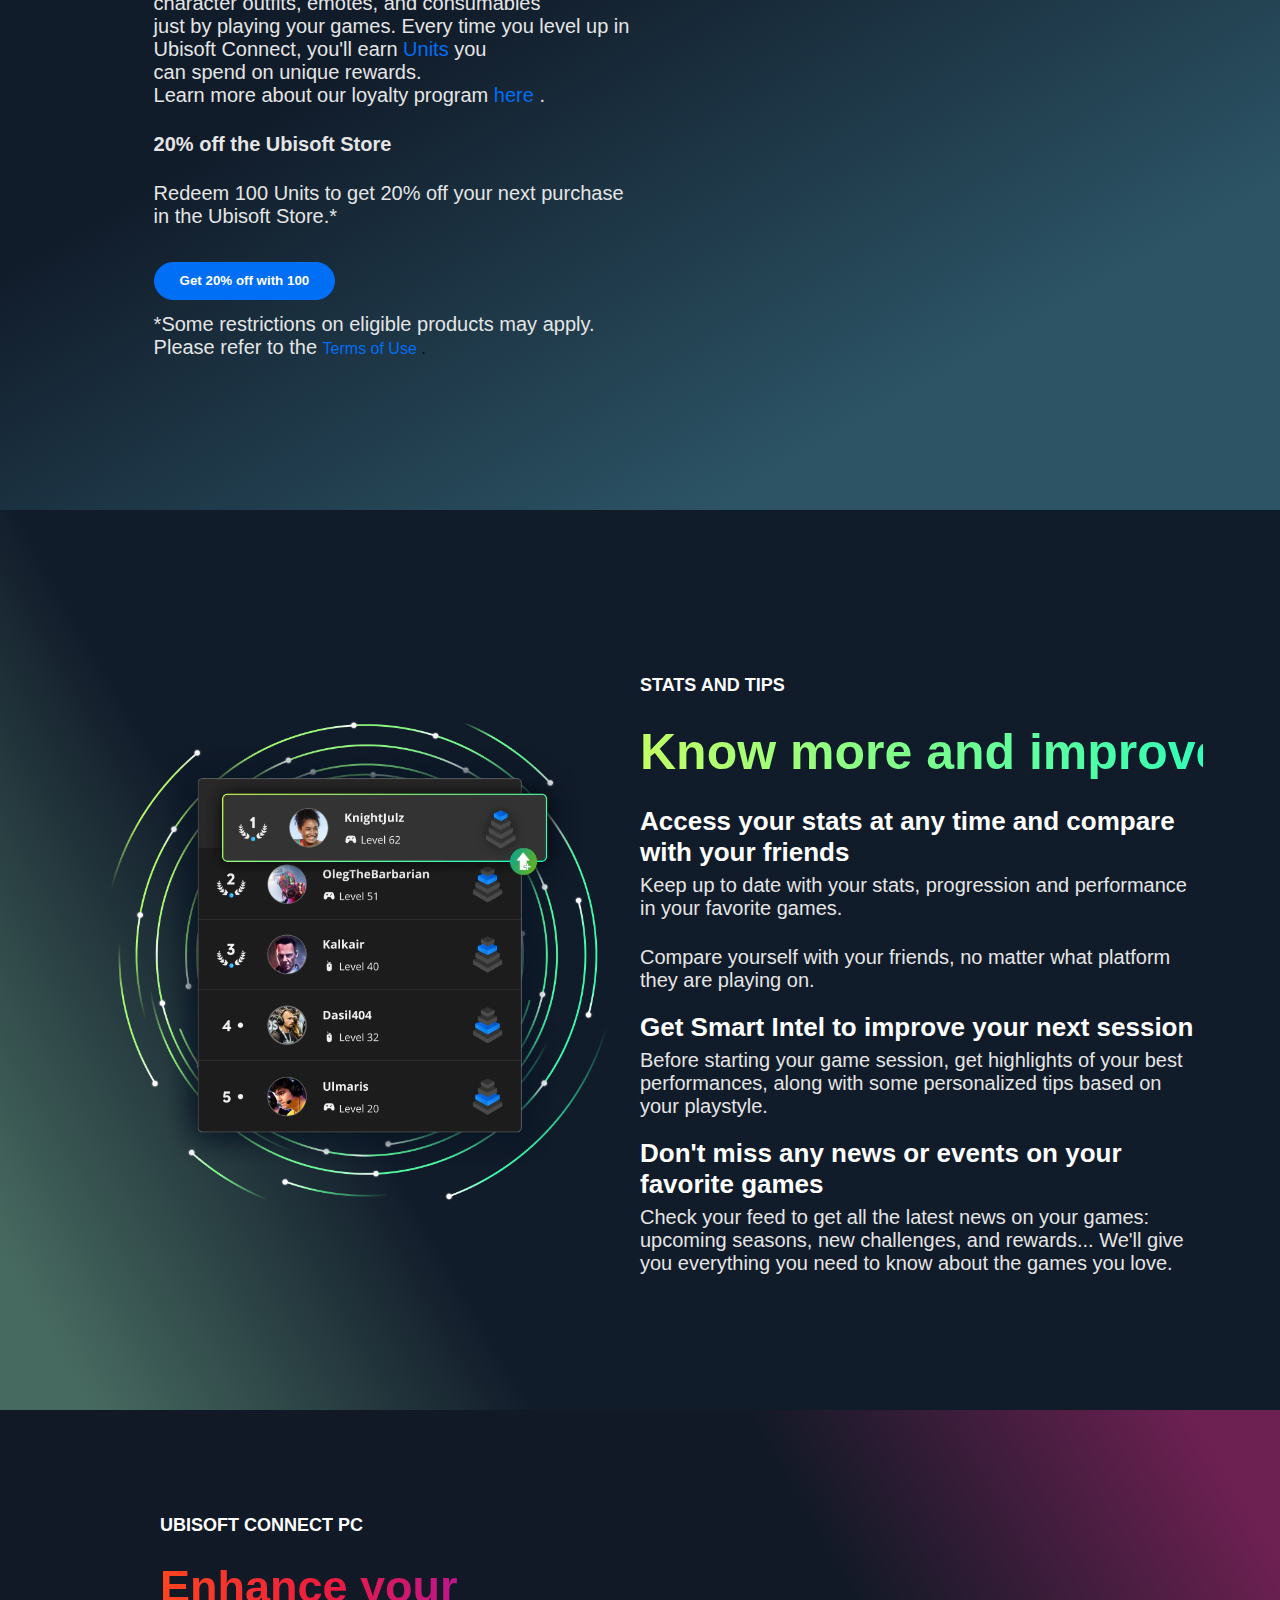
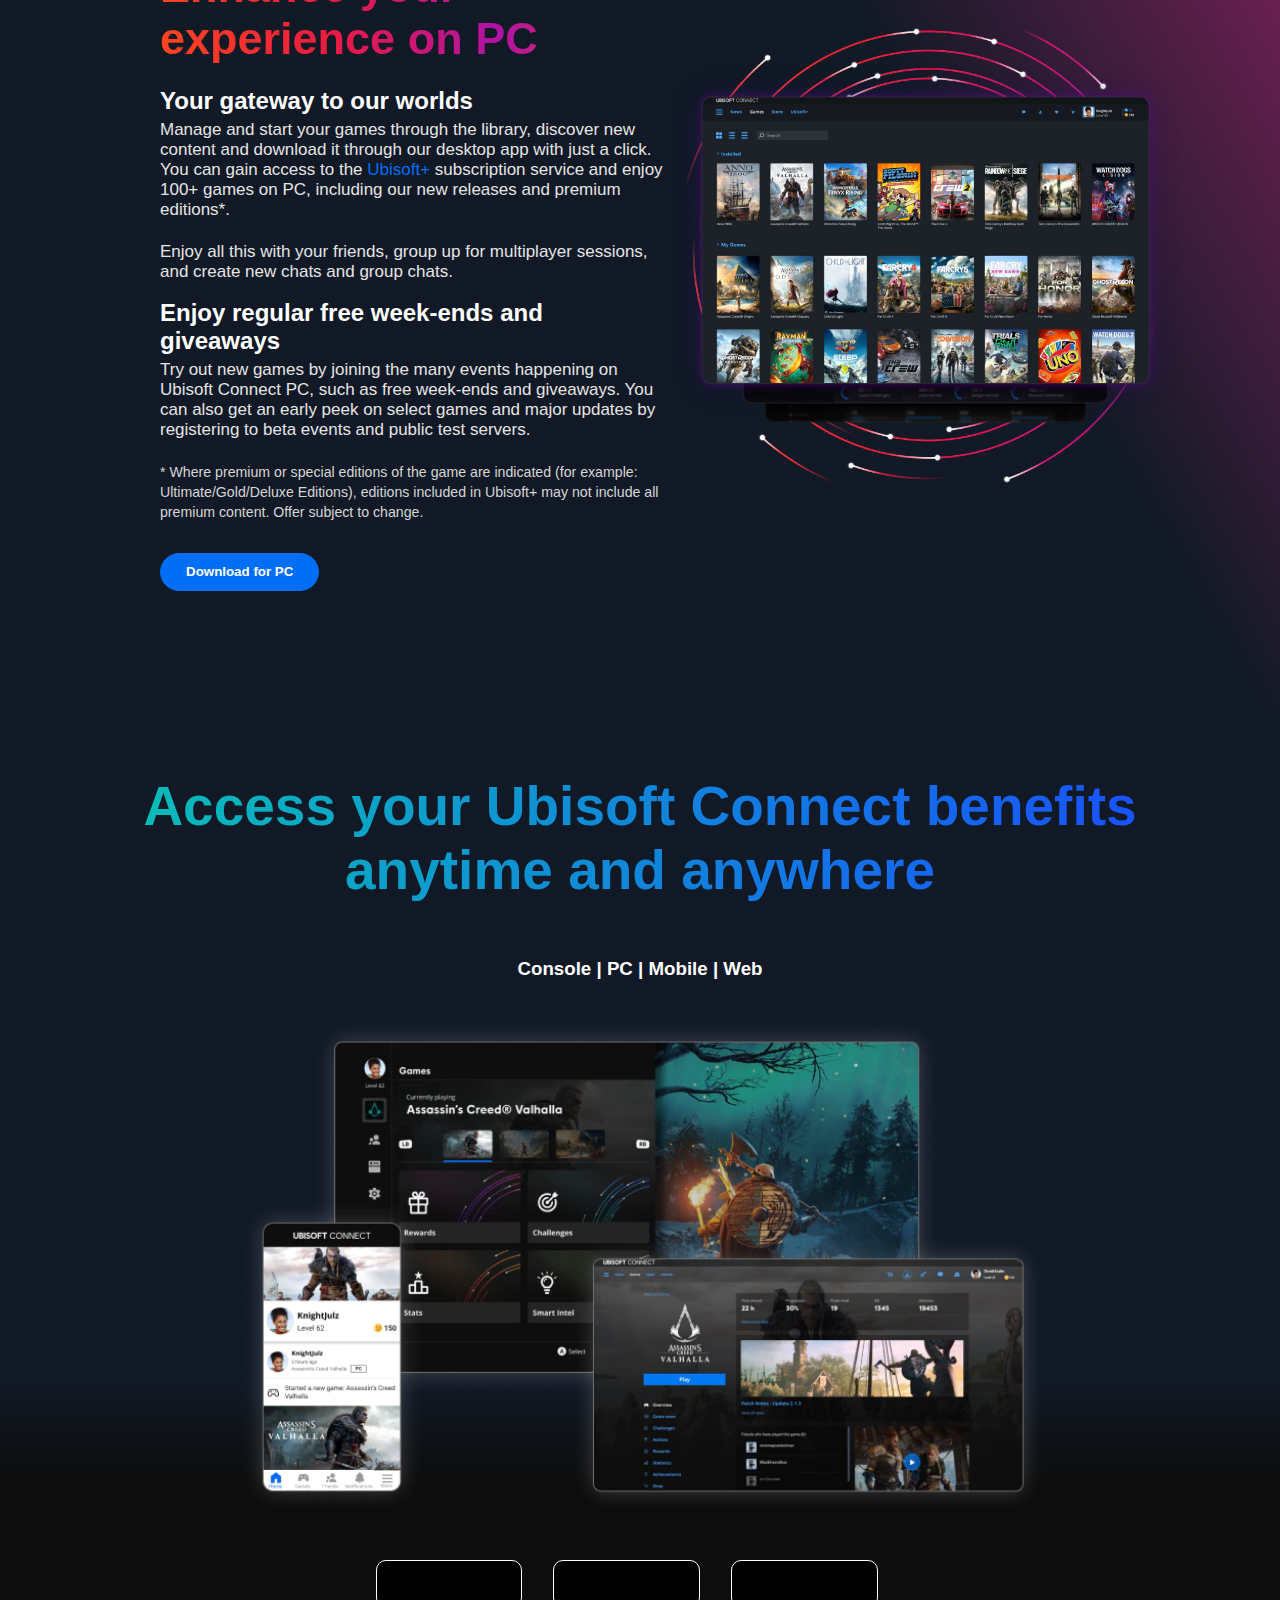
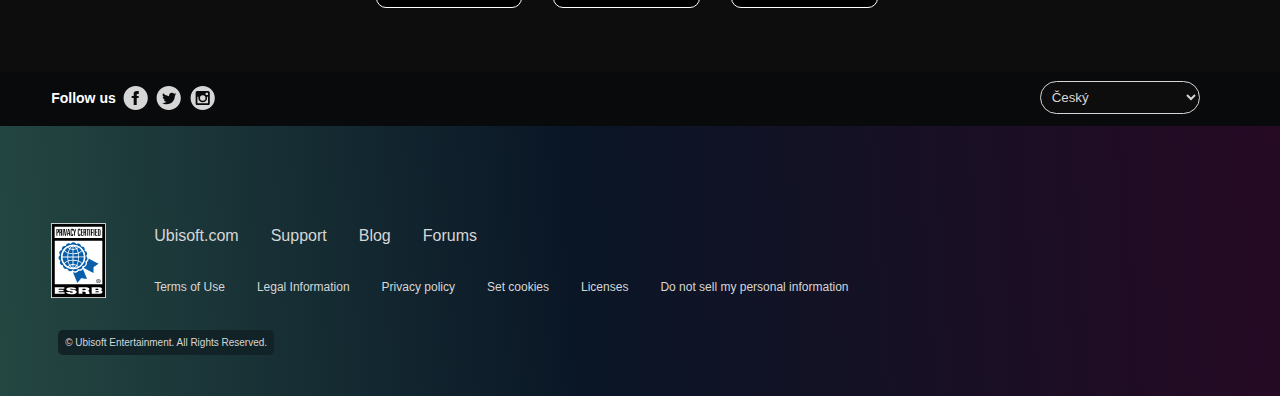
==== commit 38022f7e: "feat: 12:32 update" ====
--- a/connect.html
+++ b/connect.html
@@ -4,249 +4,522 @@
     <meta charset="UTF-8" />
     <meta http-equiv="X-UA-Compatible" content="IE=edge" />
     <meta name="viewport" content="width=device-width, initial-scale=1.0" />
-    <link rel="stylesheet" text="text/css" href="connect.css">
+    <link rel="stylesheet" text="text/css" href="connect.css" />
     <title>Ubisoft Connect</title>
-    
-</head>
-  
-<body>
-      <header>
+  </head>
+
+  <body>
+    <header>
       <nav>
         <div class="header_grey">
-          <!-- <h1>UBISOFT</h1> -->
-          <img src="/images/ubisoft_logo.png" id="ubisoft_logo" alt="ubisoft_image">
-          <img src="/images/picture_header_grey.png" id="picture_header_grey" alt="login logo">
-        </div>
-          <div class="header_black">
-            <h1>UBISOFT <span>CONNECT</span></h1>
-        
+          <img
+            src="/images/ubisoft_logo.png"
+            id="ubisoft_logo"
+            alt="ubisoft_image"
+          />
+          <img
+            src="/images/picture_header_grey.png"
+            id="picture_header_grey"
+            alt="login logo"
+          />
+         
+        </div>
+
+        <div class="header_black">
+          <div class="nowrap">
+            <h1>UBISOFT</h1>
+            <span>CONNECT</span>
+          </div>
+          <div class="button_inner_parent">
             <div class="navigation">
-              <a href="#"><li>About</li></a>
-              <a href="#"><li>News</li></a>
-              <a href="#"><li>Store</li></a>
-              <a href="#"><li>Ubisoft+</li></a>
-              <a href="#"><li>Support</li></a>
-              <a href="#"><li>Free Events</li></a>
+              <a href="#"
+                ><li><b>About</b></li></a
+              >
+              <a href="#"
+                ><li><b>News</b></li></a
+              >
+              <a href="#"
+                ><li><b>Store</b></li></a
+              >
+              <a href="#"
+                ><li><b>Ubisoft+</b></li></a
+              >
+              <a href="#"
+                ><li><b>Support</b></li></a
+              >
+              <a href="#"
+                ><li><b>Free Events</b></li></a
+              >
+            </div>
+
+            <div class="buttons_header_black">
               <button type="button" id="login_button">Log in</button>
-              <button type="button" id="download_button">Download for PC</button>
-            </div>
-        </div>
-          
-        
+              <button type="button" id="download_button">
+                Download for PC
+              </button>
+            </div>
+          </div>
+        </div>
+        <!-- MENU DESKTOP  -->
+        <!-- <div class="header_black">
+          <div class="nowrap">
+            <h1>UBISOFT</h1>
+            <span>CONNECT</span>
+          </div>
+          <div class="button_inner_parent">
+            <div class="navigation">
+              <a href="#"
+                ><li><b>About</b></li></a
+              >
+              <a href="#"
+                ><li><b>News</b></li></a
+              >
+              <a href="#"
+                ><li><b>Store</b></li></a
+              >
+              <a href="#"
+                ><li><b>Ubisoft+</b></li></a
+              >
+              <a href="#"
+                ><li><b>Support</b></li></a
+              >
+              <a href="#"
+                ><li><b>Free Events</b></li></a
+              >
+            </div>
+
+            <div class="buttons_header_black">
+              <button type="button" id="login_button">Log in</button>
+              <button type="button" id="download_button">
+                Download for PC
+              </button>
+            </div>
+          </div>
+        </div> -->
       </nav>
     </header>
-  
+
     <main>
-        <section>
+      <!-- !HERO 1 PAGE -->
+
+      <section>
+
+        <div class="bg_img1">
+              
+            <div class="bg_img1_text"> 
+                <h1>New Rewards</h1> <br>
+                <h3>Get the Astral Blade for 100 Units!</h3> <br>
+    
+                <button class="first-button">Reedem now</button>
+            </div>
 
             <div class="background_1-2">
                 <img src="images/blue-circle.png" alt="blue circle" type="img/png" height="225">
             </div>
-
-            <div class="first-text">
-                <h1>New Rewards</h1> <br>
-                <h3>Get the Astral Blade for 100 Units!</h3> <br>
-                    <button class="first-button">Reedem now</button>
-            </div>
-            
-            <div class="images_above_background_1">
+        
+            <div class="images_above_bg_1">
                 <img src="images/farcry.png" alt="Farcry Pistol" width="250" height="150">
                 <img src="images/rainbow.png" alt="Rainbow Soldier" width="250" height="150">
                 <img src="images/rainbow-siege.png" alt="Rainbow Soldiers" width="250" height="150">
                 <img src="images/soldiers.png" alt="Rainbow Soldier" width="250" height="150">
             </div>
 
-            <div class="background_1">
-                <div class="background_1-1">
-                    <img src="images/Assassin Creed 2.png" alt="Background 1" type="img/png" height="550">
-                </div>
-                
-
-            </div>
-
-            <div class="second-text">
-                <h1>Passionate players make games better</h1>
-                <p>Ubisoft Connect is the ecosystem of players
-                    services for Ubisoft games across all platforms.
-                    It aims at giving the best environment for all
-                    players to enjoy their games and connect with
-                    each other whatever the device.</p>
-                <p>Ubisoft Connect is a free service available on 
-                    all devices. You can access it on your PC, through 
-                    a mobile app, or on console directly from your games. 
-                    All you need to login is a <a href="#">Ubisoft Account</a>!</p>
-            </div>
-            <div class="buttons">
-                <button type="button">Download for PC</button>
-                <button type="button">Download on the App Store</button>
-                <button type="button">GET IT ON Google Play</button>
-            </div>
-         
-            <figure>
+            <div class="background_1-1">
+                <img src="images/Assassin Creed 2.png" alt="Background 1" type="img/png" height="550">
+            </div>
+            
+        </div>
         
-                <img src="icons/user-icon.png" alt="Trulli" height="40">
-                <figcaption>One network for all players</figcaption>
-            
-                <img src="icons/gift-icon.png" alt="Trulli" height="40">
-                <figcaption>Endless celebration</figcaption>
+      <!-- !HERO 2 PAGE -->
+      <div class="bg_img2">
+        <div class="bg_img2_text">
+          <h1>Passionate players make games better</h1>
+          <p>
+            Ubisoft Connect is the ecosystem of players services for Ubisoft
+            games across all platforms. It aims at giving the best environment
+            for all players to enjoy their games and connect with each other
+            whatever the device.
+          </p>
+          <p>
+            Ubisoft Connect is a free service available on all devices. You can
+            access it on your PC, through a mobile app, or on console directly
+            from your games. All you need to login is a
+            <a href="#">Ubisoft Account</a>!
+          </p>
+        </div>
+        <div class="bg_img2_buttons">
+          <button id="download_pc" type="button"></button>
+
+          <button id="download_app_store" type="button"></button>
+
+          <button id="google_play" type="button"></button>
+        </div>
+
+        <div class="fourstackicons">
+          <div class="image1">
+            <img src="icons/user-icon.png" />
+            <p>One network for all players</p>
+          </div>
+          <div class="image2">
+            <img src="icons/gift-icon.png" />
+            <p>Endless celebration</p>
+          </div>
+          <div class="image3">
+            <img src="icons/analytics-icon.png" />
+            <p>Know more and improve</p>
+          </div>
+          <div class="image4">
+            <img src="icons/mouse-icon.png" />
+            <p>Enhance your experience on PC</p>
+          </div>
+        </div>
+      </div>
+
+      <!-- !HERO 3 PAGE -->
+      <div class="bg-cover">
+        <div class="bg-cover-image"></div>
+        <div class="bg-third__text">
+          <h4 class="h4_default">ONE GLOBAL ECOSYSTEM</h4>
+          <h1 class="h1_default">One network for all players</h1>
+          <h3 class="h3_default">
+            Connect with players across all platforms, for all games
+          </h3>
+          <p class="p_small_default">
+            Whether you play on PC or console, you'll be part of a global
+            network of <br />
+            Ubisoft players with access to all the same services. Regular
+            updates will <br />
+            provide you with more ways to interact with an ever-growing
+            community. <br />
+            Find friends on all platforms, see what they're playing, and check
+            their <br />
+            achievements.
+          </p>
+          <h3>Keep your progression on all devices</h3>
+          <p>
+            For our newest releases*, all your game progression is saved within
+            <br />
+            Ubisoft Connect, so you won't lose a step if you change consoles or
+            switch<br />
+            to PC.
+          </p>
+          <p>
+            <small class="p_small_default"
+              >*Hyper Scape, Assassin's Creed Valhalla, Immortals Fenyx Rising,
+              Riders Republic
+            </small>
+          </p>
+        </div>
+      </div>
+
+      <!-- !HERO 4 PAGE -->
+      <div class="bg-hero4">
+        <div class="text-circle">
+          <h4 class="h4_default">OUR LOYALTY PROGRAM</h4>
+          <h1 class="h1_default">Endless celebration</h1>
+          <h3 class="h3_default">Win more</h3>
+          <p class="p_small_default">
+            Over 1000 free rewards are available across our back catalogue of
+            games. <br />
+            On our latest titles, unlock legendary weapons, character outfits,
+            emotes, and consumables<br />
+            just by playing your games. Every time you level up in Ubisoft
+            Connect, you'll earn<a href="#"> Units </a> you
+            <br />
+            can spend on unique rewards. <br />
+            Learn more about our loyalty program <a href="#"> here </a> .
+          </p>
+
+          <p class="p_small_default"><b> 20% off the Ubisoft Store </b></p>
+          <p class="p_small_default">
+            Redeem 100 Units to get 20% off your next purchase in the Ubisoft
+            Store.*
+          </p>
+
+          <div class="cta">
+            <button class="cta_default" type="button">
+              Get 20% off with 100
+            </button>
+          </div>
+          <p>
+            <small class="p_small_default">
+              *Some restrictions on eligible products may apply. Please refer to
+              the
+            </small>
+            <a href="#"> Terms of Use </a> .
+          </p>
+        </div>
+        <div class="bg-hero4-image">
+        </div>
+      </div>
+
+      <!-- !HERO 5 PAGE -->
+      <div class="bg_five_cover">
+        <div class="bg_five_img">
+          <!-- <img
+            src="images/Network-rankings.png"
+            alt="classifica piramidale dei giocatori"
+            height="800"
+          /> -->
+        </div>
+        <div class="five-text">
+          <h4 class="h4_default">STATS AND TIPS</h4>
+          <h1>Know more and improve</h1>
+          <h3 class="h3_default">
+            Access your stats at any time and compare with your friends
+          </h3>
+          <p class="p_small_default">
+            Keep up to date with your stats, progression and performance in your
+            favorite games.
+          </p>
+          <p class="p_small_default">
+            Compare yourself with your friends, no matter what platform they are
+            playing on.
+          </p>
+          <h3 class="h3_default">
+            Get Smart Intel to improve your next session
+          </h3>
+          <p class="p_small_default">
+            Before starting your game session, get highlights of your best
+            performances, along with some personalized tips based on your
+            playstyle.
+          </p>
+          <h3 class="h3_default">
+            Don't miss any news or events on your favorite games
+          </h3>
+          <p class="p_small_default">
+            Check your feed to get all the latest news on your games: upcoming
+            seasons, new challenges, and rewards... We'll give you everything
+            you need to know about the games you love.
+          </p>
+        </div>
+      </div>
+
+      <!-- !HERO 6 PAGE -->
+      <div class="bg_six_cover">
+        <div class="six_text">
+          <h4 class="h4_default">UBISOFT CONNECT PC</h4>
+          <h1>Enhance your experience on PC</h1>
+          <h3 class="h3_default">Your gateway to our worlds</h3>
+          <p class="p_small_default">
+            Manage and start your games through the library, discover new
+            content and download it through our desktop app with just a click.
+            You can gain access to the
+            <a class="a_default" href="#">Ubisoft+</a> subscription service and
+            enjoy 100+ games on PC, including our new releases and premium
+            editions*.
+          </p>
+          <p class="p_small_default">
+            Enjoy all this with your friends, group up for multiplayer sessions,
+            and create new chats and group chats.
+          </p>
+          <h3 class="h3_default">Enjoy regular free week-ends and giveaways</h3>
+          <p class="p_small_default">
+            Try out new games by joining the many events happening on Ubisoft
+            Connect PC, such as free week-ends and giveaways. You can also get
+            an early peek on select games and major updates by registering to
+            beta events and public test servers.
+          </p>
+          <p class="p_small_default">
+            <small
+              >* Where premium or special editions of the game are indicated
+              (for example: Ultimate/Gold/Deluxe Editions), editions included in
+              Ubisoft+ may not include all premium content. Offer subject to
+              change.</small
+            >
+          </p>
+          <div class="cta">
+            <button class="cta_default" type="button">Download for PC</button>
+          </div>
+        </div>
+        <div class="six_image"></div>
+      </div>
+
+      <div class="bg_seven_cover">
+        <div class="seven_text">
+          <h1>Access your Ubisoft Connect benefits anytime and anywhere</h1>
+          <h3>Console | PC | Mobile | Web</h3>
+        </div>
+        <div class="seven_image">
+          <!-- <img
+            src="images/Assassin Creed.png"
+            alt="assassin creed su più dispositivi"
+            height="500"
+          /> -->
+        </div>
+        <div class="cta_seven">
+          <button id="download_pc" type="button"></button>
+          <button id="download_app_store" type="button"></button>
+          <button id="google_play" type="button"></button>
+        </div>
+      </div>
+    </main>
+
+<footer class="footer1">
+  <div class="social-text">
+    <span><h1>Follow us</h1></span>
+    <div class="social-footer">
+      <img src="images/Button Facebook.png.svg" height="24" class="social-btn"><a href="#"></a></img>
+      <img src="images/Button Twitter.png.svg" height="24" class="social-btn"><a href="#"></a></img>
+      <img src="images/Button Instagram.png.svg" height="24" class="social-btn"><a href="#"></a></img>
+    </div>
+  </div>
+  <div class="select-language">
+    <select name="language" id="language">
+      <option value="Český">Český</option>
+      <option value="dancs">Dancs</option>
+      <option value="deutsch">Deutsch</option>
+      <option value="english-(US)">English (US)</option>
+      <option value="english-(CA)">English (CA)</option>
+      <option value="english-(GB)">English (GB)</option>
+      <option value="español">Español</option>
+      <option value="español-(MX)">Español (MX)</option>
+      <option value="français">Français</option>
+      <option value="français-(CA)">Français (CA)</option>
+      <option value="italiano">Italiano</option>
+      <option value="magyar">Magyar</option>
+      <option value="norsk">Norsk</option>
+      <option value="nederlands">Nederlands</option>
+      <option value="polski">Polski</option>
+      <option value="português">Português</option>
+      <option value="português-(BR)">Português (BR)</option>
+      <option value="svenska">Svenska</option>
+      <option value="suomi">Suomi</option>
+      <option value="türçe">Türçe</option>
+      <option value="日本語">日本語</option>
+      <option value="pyccкий">Pyccкий</option>
+      <option value="yкpaїнcькa">Укpaїнcькa</option>
+      <option value="简体中文">简体中文</option>
+      <option value="繁體中文">繁體中文</option>
+      <option value="한국어">한국어</option>
+    </select>
+  </div>
+</footer>
+
+<footer class="footer2">
+  <div class="footer-icon">
+    <img
+      src="images/Privacy Certified ESRB.pgn.svg"
+      alt="privacy certified"
+    />
+    <div class="footer-container">
+    <nav class="footer-nav-1">
+      <ul>
+        <li><a href="#">Ubisoft.com</a></li>
+        <li><a href="#">Support</a></li>
+        <li><a href="#">Blog</a></li>
+        <li><a href="#">Forums</a></li>
+  </ul>
+  </nav>
+
+
+  <nav class="footer-nav-2">
+    <ul>
+      <li><a href="#">Terms of Use</a></li>
+      <li><a href="#">Legal Information</a></li>
+      <li><a href="#">Privacy policy</a></li>
+      <li><a href="#">Set cookies</a></li>
+      <li><a href="#">Licenses</a></li>
+      <li><a href="#">Do not sell my personal information</a></li>
+
+</ul>
+</nav>
+<div class="footer-last-text">
+  <p>© Ubisoft Entertainment. All Rights Reserved.</p>
+</div>
+  </div>
+</div>
+
   
-                <img src="icons/analytics-icon.png" alt="Trulli" height="40">
-                <figcaption>Know more and improve</figcaption>
+
   
-                <img src="icons/mouse-icon.png" alt="Trulli" height="40">
-                <figcaption>Enhance your experience on PC</figcaption>
-              
-             </figure>
-                 
-                <div class="third-text"> 
-                  <h4> ONE GLOBAL ECOSYSTEM </h4> 
-                  <h1> One network for all players </h1>
-                  <h3> Connect with players across all platforms, for all games </h3>
-  
-                    <p>Whether you play on PC or console, 
-                    you'll be part of a global network of <br> Ubisoft players with access to 
-                    all the same services. Regular updates will <br> provide you with more ways 
-                    to interact with an ever-growing community. <br>
-                    Find friends on all platforms, see what they're playing,
-                     and check their <br> achievements. </p>
-  
-                     <h3>Keep your progression on all devices</h3>
-                     
-                     <p>
-                     For our newest releases*, all your game progression is saved within <br>
-                     Ubisoft Connect, so you won't lose a step if you change consoles 
-                     or switch<br> to PC.
-                    </p>
-  
-                    <p> <small>*Hyper Scape, Assassin's Creed Valhalla, 
-                      Immortals Fenyx Rising, Riders Republic </small> </p>
-  
-                    <img src="images/ubisoft-connect.png" alt="connessione tra utenti ubisoft" height="500">  
-                </div> 
-              
-                <div class="circle-image">
-                  <div class="text-circle">
-                    <h4>OUR LOYALTY PROGRAM</h4>
-                    <h1>Endless celebration</h1>
-                    <h3>Win more</h3>
-                    <p> Over 1000 free rewards are available across our back catalogue of games. <br>
-                        On our latest titles, unlock legendary weapons, character outfits, emotes, and consumables<br>
-                        just by playing your games. Every time you level up in Ubisoft Connect, you'll earn<a href="#"> Units </a> you <br>
-                        can spend on unique rewards. <br>          
-                        Learn more about our loyalty program <a href="#"> here </a> .</p>
-                    
-                    <p><b> 20% off the Ubisoft Store </b></p> 
-                    <p> Redeem 100 Units to get 20% off your next purchase in the Ubisoft Store.* </p>
-  
-                    <button type="button"> Get 20% off with $100 </button>
-  
-                    <p> <small> *Some restrictions on eligible products may apply. Please refer to the </small> <a href="#"> Terms of Use </a> . </p>
-  
-                  </div>
-                  <img src="images/circle-image.png" alt="connessione tra utenti ubisoft" height="475">  
-                </div>               
-        </section>
-
-        <section>
-            <div class="fift-text">
-                <h4>STATS AND TIPS</h4>
-                <h1>Know more and improve</h1>
-                <h3>Access your stats at any time and compare with your friends</h3>
-                <p>Keep up to date with your stats, progression and performance in your favorite games.</p>
-                <p>Compare yourself with your friends, no matter what platform they are playing on.</p>
-                <h3>Get Smart Intel to improve your next session</h3>
-                <p>Before starting your game session, get highlights of your best performances, along with some personalized tips based on your playstyle.</p>
-                <h3>Don't miss any news or events on your favorite games</h3>
-                <p>Check your feed to get all the latest news on your games: upcoming seasons, new challenges, and rewards... We'll give you everything 
-                    you need to know about the games you love.</p>
-            </div>
-            <img src="images/Network-rankings.png" alt="classifica piramidale dei giocatori" height="500">
-        </section>
-
-        <section>
-            <div class="sixth-text">
-                <h4>UBISOFT CONNECT PC</h4>
-                <h1>Enhance your experience on PC</h1>
-                <h3>Your gateway to our worlds</h3>
-                <p>Manage and start your games through the library, discover new content and download it through our desktop app with just a click. 
-                    You can gain access to the <a href="#">Ubisoft+</a> subscription service and enjoy 100+ games on PC, including our new releases and premium editions*.</p>
-                <p>Enjoy all this with your friends, group up for multiplayer sessions, and create new chats and group chats.</p>
-                <h3>Enjoy regular free week-ends and giveaways</h3>
-                <p>Try out new games by joining the many events happening on Ubisoft Connect PC, such as free week-ends and giveaways. You can also get an early peek on 
-                    select games and major updates by registering to beta events and public test servers.</p>
-                <p><small>* Where premium or special editions of the game are indicated (for example: Ultimate/Gold/Deluxe Editions), editions included in Ubisoft+ 
-                    may not include all premium content. Offer subject to change.</small></p>
-                <button type="button"> Download for PC </button>
-            </div>
-            <img src="images/Libreria-giochi-Ubisoft.png" alt="libreria-giochi-ubisoft" height="500">
-        </section>
-
-        <section>
-            <div class="download">
-                <h1>Access your Ubisoft Connect benefits anytime and anywhere</h1>
-                <h3>Console | PC | Mobile | Web</h3>
-            </div>
-            <img src="images/Assassin Creed.png" alt="assassin creed su più dispositivi" height="500">
-            <button type="button">Download for PC</button>
-            <button type="button">Download on the App Store</button>
-            <button type="button">GET IN ON Google Play</button>
-        </section>
-  </main>
-        <footer>
-            <div class="footer">
-                <h3>Follow us</h3>
-                <button type="button"><img src="images/Button Facebook.png.svg" alt="button facebook" height="40"></button>
-                <button type="button"><img src="images/Button Twitter.png.svg" alt="button twitter" height="40"></button>
-                <button type="button"><img src="images/Button Instagram.png.svg" alt="button instagram" height="40"></button>
-            </div>
-
-            <div class="select-language">
-                <select name="language" id="language">
-                    <option value="Český">Český</option>
-                    <option value="dancs">Dancs</option>
-                    <option value="deutsch">Deutsch</option>
-                    <option value="english-(US)">English (US)</option>
-                    <option value="english-(CA)">English (CA)</option>
-                    <option value="english-(GB)">English (GB)</option>
-                    <option value="español">Español</option>
-                    <option value="español-(MX)">Español (MX)</option>
-                    <option value="français">Français</option>
-                    <option value="français-(CA)">Français (CA)</option>
-                    <option value="italiano">Italiano</option>
-                    <option value="magyar">Magyar</option>
-                    <option value="norsk">Norsk</option>
-                    <option value="nederlans">Nederlans</option>
-                    <option value="polski">Polski</option>
-                    <option value="português">Português</option>
-                    <option value="português-(BR)">Português (BR)</option>
-                    <option value="svenska">Svenska</option>
-                    <option value="suomi">Suomi</option>
-                    <option value="türçe">Türçe</option>
-                    <option value="日本語">日本語</option>
-                    <option value="pyccкий">Pyccкий</option>
-                    <option value="yкpaїнcькa">Укpaїнcькa</option>
-                    <option value="简体中文">简体中文</option>
-                    <option value="繁體中文">繁體中文</option>
-                    <option value="한국어">한국어</option>
-                </select>
-            </div>
-
-            <hr class="footer-line">
-
-            <section>
-                <a href="#"><h3>Ubisoft.com</h3></a>
-                <a href="#"><h3>Support</h3></a>
-                <a href="#"><h3>Blog</h3></a>
-                <a href="#"><h3>Forums</h3></a>
-                <a href="#"><small>Terms of Use</small></a>
-                <a href="#"><small>Legal Information</small></a>
-                <a href="#"><small>Privacy policy</small></a>
-                <a href="#"><small>Set cookies</small></a>
-                <a href="#"><small>Licenses</small></a>
-                <a href="#"><small>Do not sell my personal information</small></a>
-                <img src="images/Privacy Certified ESRB.pgn.svg" alt="privacy certified">
-                <div class="footer-copyright"><small>© Ubisoft Entertainment. All Rights Reserved.</small></div>
-            </section>
-        </footer>
+</footer>
+
+
+
+    <!-- !FOOTER -->
+    <!-- <footer>
+      <div class="first_footer">
+        <div class="text-buttons">
+          <h3>Follow us</h3>
+          <div class="button_social">
+            <button type="button">
+              <img
+                src="images/Button Facebook.png.svg"
+                alt="button facebook"
+                height="20"
+              />
+            </button>
+            <button type="button">
+              <img
+                src="images/Button Twitter.png.svg"
+                alt="button twitter"
+                height="20"
+              />
+            </button>
+            <button type="button">
+              <img
+                src="images/Button Instagram.png.svg"
+                alt="button instagram"
+                height="20"
+              />
+            </button>
+          </div>
+        </div>
+
+        <div class="select-language">
+          <select name="language" id="language">
+            <option value="Český">Český</option>
+            <option value="dancs">Dancs</option>
+            <option value="deutsch">Deutsch</option>
+            <option value="english-(US)">English (US)</option>
+            <option value="english-(CA)">English (CA)</option>
+            <option value="english-(GB)">English (GB)</option>
+            <option value="español">Español</option>
+            <option value="español-(MX)">Español (MX)</option>
+            <option value="français">Français</option>
+            <option value="français-(CA)">Français (CA)</option>
+            <option value="italiano">Italiano</option>
+            <option value="magyar">Magyar</option>
+            <option value="norsk">Norsk</option>
+            <option value="nederlans">Nederlans</option>
+            <option value="polski">Polski</option>
+            <option value="português">Português</option>
+            <option value="português-(BR)">Português (BR)</option>
+            <option value="svenska">Svenska</option>
+            <option value="suomi">Suomi</option>
+            <option value="türçe">Türçe</option>
+            <option value="日本語">日本語</option>
+            <option value="pyccкий">Pyccкий</option>
+            <option value="yкpaїнcькa">Укpaїнcькa</option>
+            <option value="简体中文">简体中文</option>
+            <option value="繁體中文">繁體中文</option>
+            <option value="한국어">한국어</option>
+          </select>
+        </div>
+      </div>
+      <div class="second_footer">
+        <div class="footer_icon">
+          <img
+            src="images/Privacy Certified ESRB.pgn.svg"
+            alt="privacy certified"
+          />
+        </div>
+        <div class="section">
+          <a href="#"><h3>Ubisoft.com</h3></a>
+          <a href="#"><h3>Support</h3></a>
+          <a href="#"><h3>Blog</h3></a>
+          <a href="#"><h3>Forums</h3></a>
+          <a href="#"><small>Terms of Use</small></a>
+          <a href="#"><small>Legal Information</small></a>
+          <a href="#"><small>Privacy policy</small></a>
+          <a href="#"><small>Set cookies</small></a>
+          <a href="#"><small>Licenses</small></a>
+          <a href="#"><small>Do not sell my personal information</small></a>
+
+          <small class="reserved">© Ubisoft Entertainment. All Rights Reserved.</small>
+        </div>
+      </div>
+    </footer> -->
   </body>
-</html>+</html>
--- a/connect.css
+++ b/connect.css
@@ -1,151 +1,944 @@
-*{
-    margin: 0;
-    padding: 0;
-    box-sizing:border-box;
-    text-decoration: none;
-    list-style: none;
+* {
+  margin: 0;
+  padding: 0;
+  box-sizing: border-box;
+  text-decoration: none;
+  list-style: none;
 }
 
 body {
-    font-family: Verdana, Geneva, Tahoma, sans-serif;
+  font-family: Verdana, Geneva, Tahoma, sans-serif;
 }
 
 /* SEZIONE HEADER GREY */
-.header_grey{
+.header_grey {
+  display: flex;
+  width: 100%;
+  height: 3.1em;
+  background-color: #242424;
+  align-items: center;
+  justify-content: space-between;
+  overflow-y: hidden;
+}
+
+#ubisoft_logo {
+  height: 1.8em;
+  width: 6em;
+  margin-left: 2em;
+  cursor: pointer;
+}
+
+#picture_header_grey {
+  width: 3.1em;
+  background-color: white;
+  border: 9px solid black;
+  cursor: pointer;
+}
+
+/* SEZIONE HEADER BLACK */
+
+.header_black {
+  display: flex;
+  background-color: #0d0d0d;
+  height: 3.75em;
+  width: 100%;
+  align-items: center;
+  justify-content: space-between;
+}
+
+.header_black h1 {
+  color: white;
+  margin-left: 1em;
+  cursor: pointer;
+}
+
+.header_black span {
+  font-weight: 300;
+  cursor: pointer;
+}
+
+.button_inner_parent {
+  display: flex;
+  justify-content: space-between;
+  flex-direction: row;
+  align-items: center;
+  width: 100%;
+}
+
+.nowrap {
+  display: flex;
+  flex-wrap: nowrap;
+  flex-direction: row;
+  color: white;
+  align-items: center;
+  margin-left: 0.7em;
+}
+
+.nowrap h1 {
+  font-size: 1.4em;
+}
+
+.nowrap span {
+  font-weight: 200;
+  font-size: 1.4em;
+  padding-left: 7px;
+}
+
+.navigation {
+  display: flex;
+  margin-left: 2.8em;
+}
+
+.navigation li {
+  margin-right: 1.7em;
+  color: #999999;
+  font-family: Verdana, Geneva, Tahoma, sans-serif;
+  font-size: 15px;
+  width: 100%;
+}
+
+.buttons_header_black {
+  display: flex;
+  flex-direction: row;
+  margin-right: 2em;
+}
+
+/* !BUTTONS HEADER BLACK */
+#login_button {
+  top: 3.8em;
+  right: 12.5%;
+  background-color: #e5e5e5;
+  padding: 0.6em 25px 0.8em 25px;
+  border: 1px solid transparent;
+  border-color: #e5e5e5;
+  border-radius: 20px;
+  color: black;
+  font-family: Verdana, Geneva, Tahoma, sans-serif;
+  font-weight: 900;
+  margin-right: 1.2em;
+}
+
+#download_button {
+  top: 3.8em;
+  right: 1%;
+  background-color: #006ef5;
+  padding: 0.9em 30px 0.9em 30px;
+  border: 1px solid transparent;
+  border-color: #006ef5;
+  border-radius: 20px;
+  color: white;
+  font-family: Verdana, Geneva, Tahoma, sans-serif;
+  font-weight: 900;
+}
+
+/* ! HERO 1 */
+
+.bg_img1 {
+  height: 100vh;
+  width: 100%;
+  display: flex;
+  background: linear-gradient(
+    90deg,
+    rgba(64, 20, 28, 1) 15%,
+    rgba(53, 11, 41, 1) 34%
+  );
+}
+
+.background_1-1 {
+  margin-left: 587px;
+}
+
+.background_1-2 {
+  position: absolute;
+}
+
+.bg_img1_text {
+  position: absolute;
+  margin-top: 100px;
+  margin-left: 150px;
+  font-family: Verdana, Geneva, Tahoma, sans-serif;
+  display: flex;
+  flex-direction: column;
+}
+
+.first-text h1 {
+  font-size: xxx-large;
+}
+
+.first-button {
+  /* position: absolute; */
+  background: linear-gradient(
+    115.01deg,
+    rgb(228, 150, 33) 5.43%,
+    rgb(222, 22, 79) 100%
+  );
+  font-weight: 900;
+  border-radius: 20px;
+  padding: 0.6em 40px 0.8em 40px;
+  border: none;
+}
+
+.images_above_bg_1 {
+  position: absolute;
+  border: 0px;
+  padding: 0px;
+  margin: 0px;
+  margin-top: 300px;
+  margin-left: 150px;
+  border-radius: 10px;
+}
+
+img [src="images/farcry.png"] {
+  border-radius: 10px;
+  padding: 0px;
+  margin: 0px;
+  border: 1px gray;
+}
+
+/* ! HERO 2 */
+.bg_img2 {
+  background-repeat: no-repeat;
+  background-size: cover;
+  background-position: center;
+  background-color: #0a1626;
+  display: flex;
+  min-height: 100vh;
+  max-width: 100%;
+  flex-direction: column;
+  justify-content: start;
+  align-items: center;
+}
+
+.bg_img2_text {
+  text-align: center;
+  width: 50%;
+  margin-top: 2.5em;
+}
+
+.bg_img2_text h1 {
+  font-size: 64px;
+  font-weight: 700;
+  background: linear-gradient(90deg, #eb148a, #2824e6);
+  -webkit-background-clip: text;
+  -webkit-text-fill-color: transparent;
+}
+
+.bg_img2_text p {
+  margin-top: 2.5em;
+  margin-bottom: -1.2em;
+  color: #d6d6d6;
+}
+
+.bg_img2_text p > a {
+  color: #006ef5;
+}
+
+.bg_img2_buttons {
+  margin-top: 2.5em;
+  display: flex;
+}
+
+#download_pc,
+#download_app_store,
+#google_play {
+  padding: 1em 1.5em 1em 1.5em;
+  border-radius: 10px;
+  background-color: black;
+  color: white;
+  border: transparent;
+  margin-right: 2em;
+  margin-top: 2em;
+  cursor: pointer;
+}
+
+#download_pc {
+  background-image: url(images/download_pc.png);
+  background-repeat: no-repeat;
+  background-position: center;
+  background-size: contain;
+  width: 11em;
+  height: 3.6em;
+  border: 1px solid white;
+}
+
+#download_app_store {
+  background-image: url(images/download_app_store.png);
+  background-repeat: no-repeat;
+  background-position: center;
+  background-size: contain;
+  width: 11em;
+  height: 3.6em;
+  border: 1px solid white;
+}
+
+#google_play {
+  background-image: url(images/google_play.png);
+  background-repeat: no-repeat;
+  background-position: center;
+  background-size: contain;
+  width: 11em;
+  height: 3.6em;
+  border: 1px solid white;
+}
+
+.fourstackicons {
+  display: flex;
+  width: 100%;
+  gap: 1.8em;
+  justify-content: center;
+  margin-top: 3em;
+  margin-bottom: 3%;
+}
+
+/* IMAGE 1 and IMAGE TEXT */
+.image1 {
+  background: linear-gradient(
+    120deg,
+    rgba(0, 39, 85, 0.6) 25%,
+    rgba(253, 126, 20, 0.2) 75%
+  );
+  display: flex;
+  flex-direction: column;
+  width: 16.25rem;
+  height: 15rem;
+  justify-content: space-evenly;
+  align-items: center;
+  color: #e5e5e5;
+  border-radius: 1.3em;
+  border: 1px solid #333;
+}
+
+.image1 > img {
+  width: 63px;
+  margin-top: -3em;
+}
+
+.image1 > p {
+  font-size: 18px;
+  text-align: center;
+  padding: 0 10px;
+}
+
+/* IMAGE 2 and IMAGE TEXT */
+.image2 {
+  background: linear-gradient(
+    317deg,
+    rgba(6, 190, 236, 0.2) 5%,
+    rgba(0, 6, 36, 0.3) 75%
+  );
+  display: flex;
+  flex-direction: column;
+  width: 16.25rem;
+  height: 15rem;
+  justify-content: space-evenly;
+  align-items: center;
+  color: #e5e5e5;
+  border-radius: 1.3em;
+  border: 1px solid #333;
+}
+
+.image2 > img {
+  width: 63px;
+  margin-top: -3em;
+}
+
+.image2 > p {
+  font-size: 18px;
+  text-align: center;
+  padding: 0 10px;
+}
+
+.image3 {
+  background: linear-gradient(
+    45deg,
+    rgba(18, 48, 47, 1) 35%,
+    rgba(0, 6, 36, 0.3) 100%
+  );
+  display: flex;
+  flex-direction: column;
+  width: 16.25rem;
+  height: 15rem;
+  justify-content: space-evenly;
+  align-items: center;
+  color: #e5e5e5;
+  border-radius: 1.3em;
+  border: 1px solid #333;
+}
+
+.image3 img {
+  width: 63px;
+  margin-top: -3em;
+}
+
+.image3 p {
+  font-size: 18px;
+  text-align: center;
+  padding: 0 25px;
+}
+
+.image4 {
+  background: rgb(0, 39, 245);
+  background: linear-gradient(
+    -120deg,
+    rgba(0, 39, 85, 0.3) 25%,
+    rgba(112, 9, 98, 0.2) 70%
+  );
+  display: flex;
+  flex-direction: column;
+  width: 16.25rem;
+  height: 15rem;
+  justify-content: space-evenly;
+  align-items: center;
+  color: #e5e5e5;
+  border-radius: 1.3em;
+  border: 1px solid #333;
+}
+
+.image4 img {
+  width: 63px;
+  margin-top: -3em;
+}
+
+.image4 p {
+  font-size: 18px;
+  text-align: center;
+  padding: 0 10px;
+}
+
+/* HERO 3 PAGE */
+.bg-cover {
+  display: flex;
+  min-height: 100vh;
+  width: 100%;
+  background: linear-gradient(180deg, #0d0d0d 0.79%, rgba(13, 13, 13, 0) 23.87%),
+    radial-gradient(
+      100.72% 66.36% at left center,
+      #4d2814 0,
+      rgba(79, 38, 23, 0.6) 26.72%,
+      rgba(96, 23, 54, 0) 72.51%
+    );
+  background: linear-gradient(
+    123deg,
+    rgba(0, 0, 0, 1) 0%,
+    rgba(10, 22, 38, 1) 45%
+  );
+}
+
+.bg-cover-image {
+  background: url("/images/Hero3.png");
+  background-size: contain;
+  background-repeat: no-repeat;
+  width: 50%;
+  background-position: center;
+  margin-left: 4%;
+}
+
+.bg-third__text {
+  width: 50%;
+  display: flex;
+  flex-direction: column;
+  justify-content: center;
+  text-align: start;
+  padding-right: 1em;
+  padding-top: 4%;
+  padding-bottom: 4%;
+}
+
+.bg-third__text h1 {
+  padding-top: 0.35em;
+  padding-bottom: 0.5em;
+  background-image: linear-gradient(90deg, #f9ff45, #ff7d45, #ff4579);
+  -webkit-background-clip: text;
+  color: transparent;
+  font-size: 45px;
+}
+
+/* .bg-third__text h4 {
+  padding-bottom: 0.5em;
+  font-size: large;
+  color: white;
+} */
+
+.bg-third__text h3 {
+  color: white;
+}
+
+.bg-third__text p,
+small {
+  color: #d6d6d6;
+  padding-top: 0.3em;
+  padding-bottom: 1em;
+}
+
+/* .bg-cover-image {
+  width: 50%;
+  padding-left: 4%;
+} */
+
+.bg-cover-image img {
+  object-fit: cover;
+  width: 100%;
+  height: 100vh;
+}
+
+/* HERO 4 PAGE */
+
+.bg-hero4 {
+  display: flex;
+  min-height: 100vh;
+  width: 100%;
+  background: linear-gradient(
+    -30deg,
+    rgba(8, 55, 75, 0.856) 20%,
+    rgba(8, 19, 34, 0.966) 60%
+  );
+}
+
+.bg-hero4-image {
+  background: url("images/4hero.svg");
+  width: 50%;
+  background-size: contain;
+  background-repeat: no-repeat;
+  background-position: center;
+}
+
+.text-circle {
+  width: 50%;
+  display: flex;
+  flex-direction: column;
+  justify-content: center;
+  padding-left: 12%;
+  padding-top: 4%;
+  padding-bottom: 4%;
+}
+
+.bg-hero4 h1 {
+  padding-top: 0.35em;
+  padding-bottom: 0.5em;
+  background-image: linear-gradient(90deg, #17b8e9, #e8f1f7);
+  -webkit-background-clip: text;
+  color: transparent;
+  font-size: 45px;
+}
+
+.text-circle a {
+  color: #006ef5;
+}
+
+/* HERO 5 PAGE */
+.bg_five_cover {
+  background: linear-gradient(
+    60deg,
+    rgba(25, 69, 56, 0.8) 5%,
+    rgba(8, 19, 34, 0.966) 30%
+  );
+  display: flex;
+  min-height: 100vh;
+  width: 100%;
+  align-items: center;
+  justify-content: center;
+}
+
+.bg_five_img {
+  background: url("images/Network-rankings.png");
+  background-repeat: no-repeat;
+  background-size: contain;
+  background-position: center;
+  width: 50%;
+  height: 650px;
+  margin-left: 8%;
+}
+
+.five-text {
+  display: flex;
+  flex-direction: column;
+  width: 50%;
+  padding-right: 6%;
+  padding-top: 4%;
+}
+
+.five_text h3 {
+  font-size: 26px;
+}
+
+.five-text h1 {
+  padding-top: 0.35em;
+  padding-bottom: 0.5em;
+  background-image: linear-gradient(90deg, #c3ff65, #32feb6);
+  -webkit-background-clip: text;
+  color: transparent;
+  font-size: 50px;
+  white-space: nowrap;
+}
+
+.five-text h3 {
+  font-size: 26px;
+}
+
+/* HERO 6 PAGE */
+.bg_six_cover {
+  display: flex;
+  min-height: 100vh;
+  width: 100%;
+  align-items: center;
+  justify-content: center;
+  background: linear-gradient(
+    -120deg,
+    rgba(93, 8, 63, 0.9) 5%,
+    rgba(4, 13, 26, 0.95) 30%
+  );
+}
+
+.six_text {
+  display: flex;
+  flex-direction: column;
+  width: 50%;
+  margin-left: 10em;
+  padding-right: 2%;
+  padding: 4% 0;
+}
+
+.six_text h1 {
+  padding-top: 0.35em;
+  padding-bottom: 0.5em;
+  background-image: linear-gradient(90deg, #fe451f, #ec1b40, #ae13a6, #fe451f);
+  -webkit-background-clip: text;
+  color: transparent;
+  font-size: 45px;
+}
+
+.six_text h3 {
+  font-size: 24px;
+}
+
+.six_text p {
+  font-size: 17px;
+}
+
+.six_image {
+  background: url("images/Libreria-giochi-Ubisoft.png");
+  background-repeat: no-repeat;
+  background-size: contain;
+  background-position: center;
+  height: 650px;
+  width: 50%;
+  padding-left: 4%;
+  margin-right: 6em;
+}
+
+/* HERO 7 PAGE */
+.bg_seven_cover {
+  display: flex;
+  flex-direction: column;
+  justify-content: center;
+  align-items: center;
+  padding: 64px 0;
+  background: linear-gradient(
+    0deg,
+    rgba(0, 0, 0, 0.95) 20%,
+    rgba(4, 13, 26, 0.95) 30%
+  );
+}
+
+.seven_image {
+  background: url("images/Assassin\ Creed.png");
+  height: 500px;
+  width: 100%;
+  background-position: center;
+  background-repeat: no-repeat;
+  background-size: contain;
+}
+
+.seven_text {
+  display: flex;
+  flex-direction: column;
+  text-align: center;
+}
+
+.seven_text h1 {
+  font-size: 55px;
+  background-image: linear-gradient(98deg, #08c1b5, #194cff);
+  -webkit-background-clip: text;
+  color: transparent;
+  max-width: 1100px;
+}
+
+.seven_text h3 {
+  color: white;
+  padding: 3em 0 2em 0;
+}
+
+.cta_seven {
+  padding-top: 1em;
+}
+
+/* FOOTER AREA */
+.first_footer {
+  display: flex;
+  min-height: 10vh;
+  width: 100%;
+  justify-content: space-between;
+  align-items: center;
+  background: linear-gradient(
+    86deg,
+    rgba(36, 71, 66, 1) 0%,
+    rgba(10, 22, 38, 1) 45%,
+    rgba(38, 10, 36, 1) 100%
+  );
+}
+
+/* .first_footer h3 {
+  color: white;
+} */
+
+.footer1 {
+  display: flex;
+  height: 6vh;
+  justify-content: space-between;
+  align-items: flex-start;
+  background-color: rgba(8, 10, 12, 1);
+}
+
+.social-text {
+  display: flex;
+  align-self: flex-start;
+  color: white;
+  padding-left: 4%;
+  margin-top: 1em;
+  font-size: 14px;
+}
+
+.social-text span h1 {
+  font-size: 14px;
+  margin-top: 0.3em;
+}
+
+.social-footer {
+  margin-left: 0.5em;
+}
+
+.social-footer img {
+  margin-right: 5px;
+}
+
+.button_social button {
+  margin-right: 5px;
+}
+
+.select-language {
+  margin-top: 0.6em;
+  margin-right: 5em;
+}
+
+.select-language select {
+  padding: 0.5em;
+  border-radius: 1em;
+  width: 12em;
+  background-color: transparent;
+  color: white;
+}
+
+#language {
+  border: 1px solid #d6d6d6;
+  color: #d6d6d6;
+  background-color: #0d0d0d;
+  border-radius: 20px;
+}
+
+.footer2 {
+  height: 30vh;
+  background: linear-gradient(
+    86deg,
+    rgba(36, 71, 66, 1) 0%,
+    rgba(10, 22, 38, 1) 45%,
+    rgba(38, 10, 36, 1) 100%
+  );
+}
+
+.footer-icon {
+  display: flex;
+  height: 100%;
+  align-items: center;
+}
+
+.footer-icon img {
+  padding-left: 4%;
+}
+
+.footer-container {
+  display: flex;
+  flex-direction: column;
+  margin-left: 2em;
+}
+.footer-nav-1 ul {
+  display: flex;
+  margin-bottom: 2em;
+  margin-left: 1em;
+}
+
+.footer-nav-2 ul {
+  display: flex;
+  margin-left: 1em;
+}
+
+.footer-nav-1 ul li {
+  margin-right: 2em;
+}
+
+.footer-nav-2 ul li {
+  margin-right: 2em;
+}
+
+.footer-nav-1 ul li a {
+  color: #d6d6d6;
+}
+
+.footer-nav-1 ul li a:hover {
+  color: white;
+  transition: 0.3s;
+}
+
+.footer-nav-2 ul li a {
+  color: #d6d6d6;
+  font-size: 12px;
+}
+
+.footer-nav-2 ul li a:hover {
+  color: white;
+  transition: 0.3s;
+}
+
+.footer-last-text {
+  display: block;
+  position: relative;
+}
+
+.footer-last-text p {
+  color: #d6d6d6;
+  position: absolute;
+  bottom: -6em;
+  left: -8em;
+  background-color: #122327;
+  border-radius: 5px;
+  padding: 0.7em 0.7em;
+  font-size: 10px;
+}
+
+@media only screen and (max-width: 765px) {
+  .bg_img2_buttons {
+    flex-wrap: wrap;
+    justify-content: center;
+  }
+
+  .fourstackicons {
+    flex-wrap: wrap;
+  }
+
+  .bg-cover {
     display: flex;
-    height: 100%;
-    background-color: #242424;
-    padding: 0.5em;
-}
-
-#ubisoft_logo{
-    height: 1.8em;
-    width: 6em;
-    margin-left: 1em;
-   
-}
-
-#picture_header_grey{
-    width: 2.72em;
-    background-color: white;
-    position:absolute;
-    top: 0.2px;
-    right: 0%;
-    border: 9px solid black;
-    cursor: pointer;
-}
-
-
-/* SEZIONE HEADER BLACK */
-
-.header_black{
-    display: flex;
-    background-color: #0d0d0d;
-    height: 3.35em;
-    align-items: center;
-    
-}
-
-.header_black h1{
-    color: white;
-    margin-left: 1em;
-}
-
-.header_black span{
-    font-weight: 300;
-}
-
-.navigation{
-    display: inline-flex;
-    margin-left: 2.8em;
-    
-}
-
-.navigation li{
-    margin-right: 1em;
-    color: #999999;
-    font-family: Verdana, Geneva, Tahoma, sans-serif;
-}
-
-button, .select-language select:hover{
-    cursor:pointer;
-}   
-
-#login_button{
-position:absolute;
-top: 3.8em;
-right: 12.5%;
-background-color: #e5e5e5;
-padding: 0.6em 25px 0.8em 25px;
-border-color: #e5e5e5;
-border-radius: 20px;
-color: black;
-font-family: Verdana, Geneva, Tahoma, sans-serif;
-font-weight: 900;
-    
-}
-
-#download_button{
-position:absolute;
-top: 3.8em;
-right: 1%;
-background-color: #006ef5;
-padding: 0.6em 40px 0.8em 40px;
-border: 1px solid transparent;
-border-color: #006ef5;
-border-radius: 20px;
-color:white;
-font-family: Verdana, Geneva, Tahoma, sans-serif;
-font-weight: 900;
-
-}
-
-/* SEZIONE HERO 1 */
-
-.background_1{
-    background-position: top;
-    
-}
-
-.background_1-1{
-    margin-left: 587px;
-}
-
-.background_1-2{
-position: absolute ;
-}
-
-.first-text{
-    position: absolute ;
-    margin-top: 100px;
-    margin-left: 150px;
-    font-family: Verdana, Geneva, Tahoma, sans-serif;
-
-}
-
-.first-text h1{
-    font-size: xxx-large;
-}
-
-.first-button{
-    position: absolute;
-    background: linear-gradient(115.01deg, rgb(228, 150, 33) 5.43%, rgb(222, 22, 79) 100%);
-    font-weight: 900;
-    border-radius: 20px;
-    padding: 0.6em 40px 0.8em 40px;
-    border: none;
-
-}
-
-.images_above_background_1{
-    position: absolute;
-    border: 0px;
-    padding: 0px;
-    margin: 0px;
-    margin-top: 300px;
-    margin-left: 150px;
-}
-
-img [src="images/farcry.png"]{
-    border-radius: 10px;
-}+  }
+
+  .bg-cover-image {
+    flex-wrap: wrap;
+  }
+}
+
+/* .first_footer button {
+  background-color: rgba(36, 71, 66, 1);
+  border: none;
+  margin-top: -25px;
+}
+
+.section {
+  display: flex;
+  background: linear-gradient(
+    86deg,
+    rgba(36, 71, 66, 1) 0%,
+    rgba(10, 22, 38, 1) 45%,
+    rgba(38, 10, 36, 1) 100%
+  );
+  padding-top: 1em;
+}
+
+#language {
+  padding: 12px;
+  padding-right: 60px;
+  margin-right: 60px;
+  border: 1px solid #d6d6d6;
+  color: #d6d6d6;
+  background-color: #0d0d0d;
+  border-radius: 20px;
+  margin-top: 30px;
+}
+
+.second_footer {
+  display: flex;
+}
+
+.section a {
+  display: flex;
+  flex-direction: column;
+  color: white;
+  margin: 20px;
+}
+
+.reserved {
+  background-color: #0d0d0d;
+  border-radius: 20px;
+  padding-right: 30px;
+  border: none;
+}
+
+.footer_icon {
+  background: linear-gradient(
+    86deg,
+    rgba(36, 71, 66, 1) 0%,
+    rgba(10, 22, 38, 1) 45%,
+    rgba(38, 10, 36, 1) 100%
+  );
+} */
+
+/* DEFAULT CLASSES */
+.h1_default {
+  padding-top: 0.35em;
+  padding-bottom: 0.5em;
+  background-image: linear-gradient(90deg, #17b8e9, #e8f1f7);
+  -webkit-background-clip: text;
+  color: transparent;
+  font-size: 55px;
+}
+
+.h4_default {
+  padding-bottom: 0.5em;
+  font-size: large;
+  color: white;
+}
+
+.h3_default {
+  color: white;
+  font-size: 32px;
+}
+
+.p_small_default {
+  color: #e5e5e5;
+  padding-top: 0.3em;
+  padding-bottom: 1em;
+  font-size: 20px;
+}
+
+.a_default {
+  color: #006ef5;
+}
+
+.cta_default {
+  background-color: #006ef5;
+  padding: 0.8em 25px 0.8em 25px;
+  border: 1px solid transparent;
+  border-color: #006ef5;
+  border-radius: 20px;
+  color: white;
+  font-family: Verdana, Geneva, Tahoma, sans-serif;
+  font-weight: 900;
+  margin-bottom: 1em;
+  margin-top: 1em;
+}
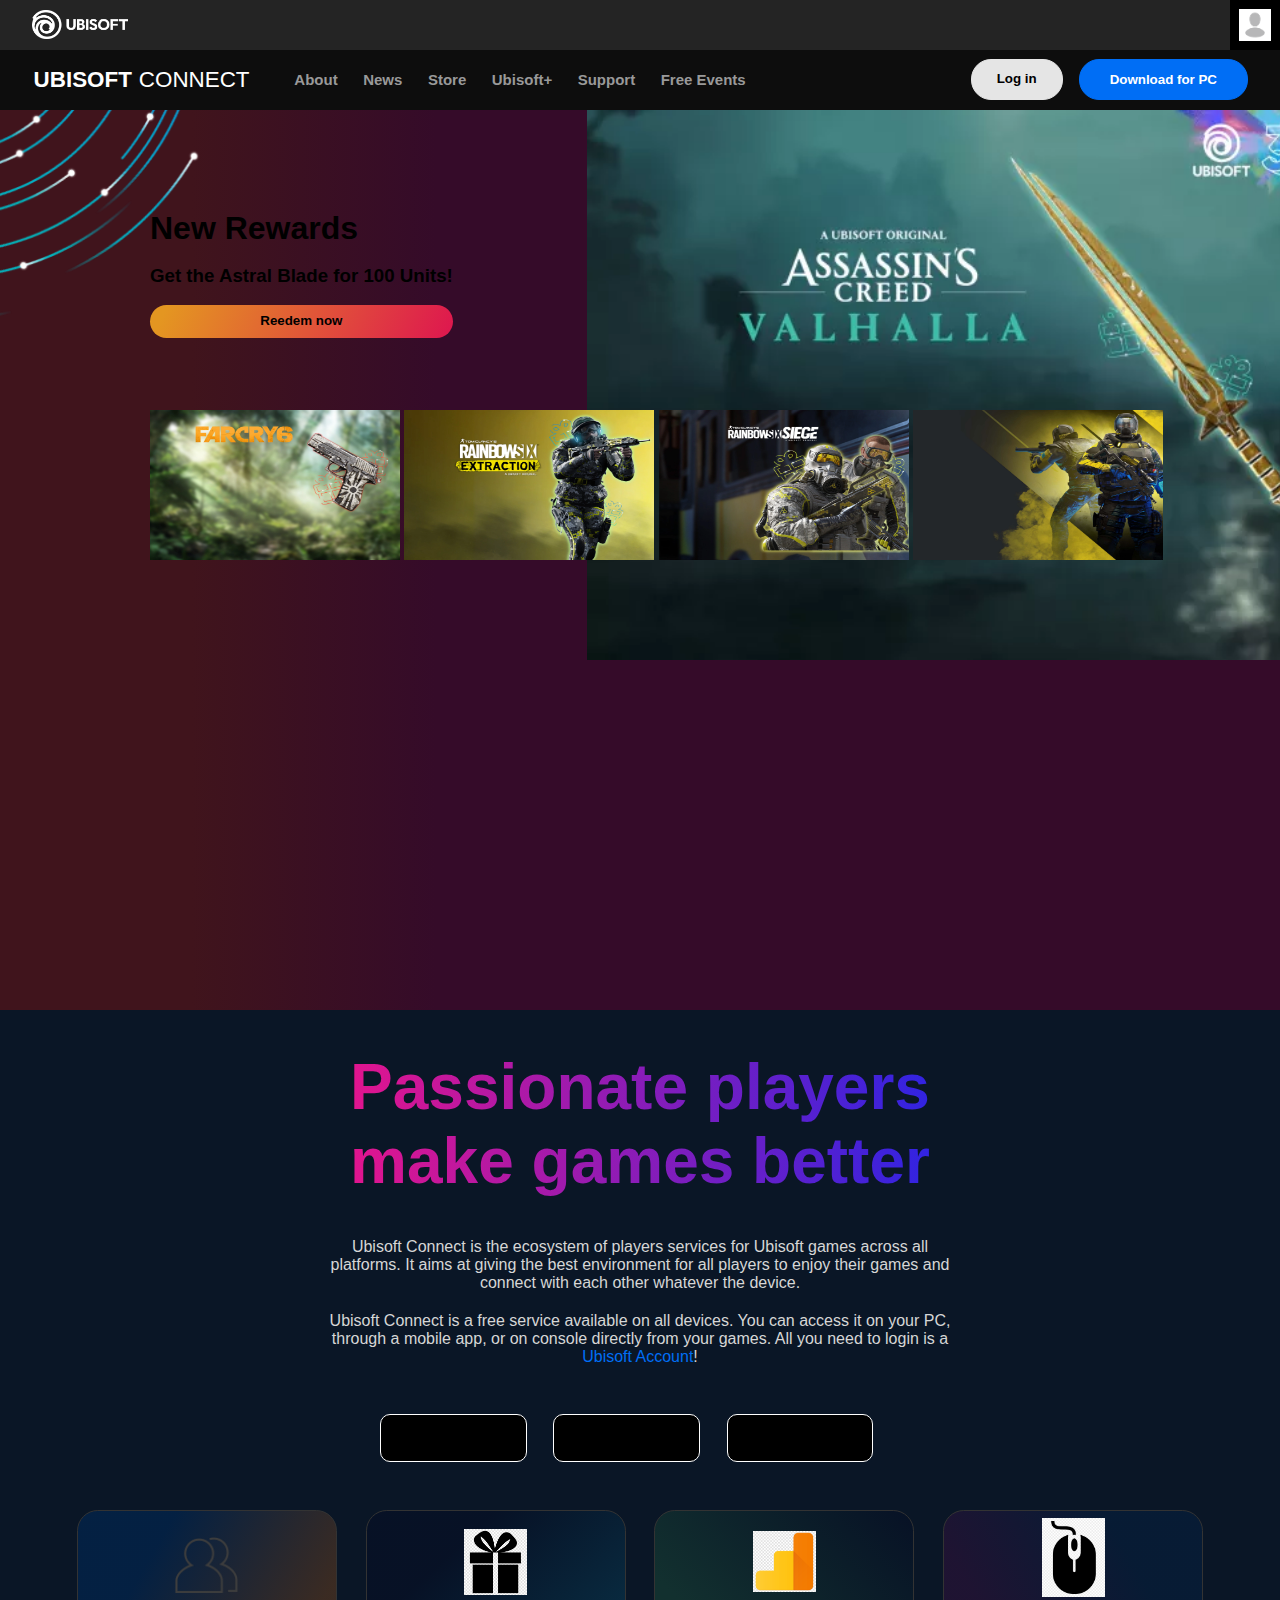
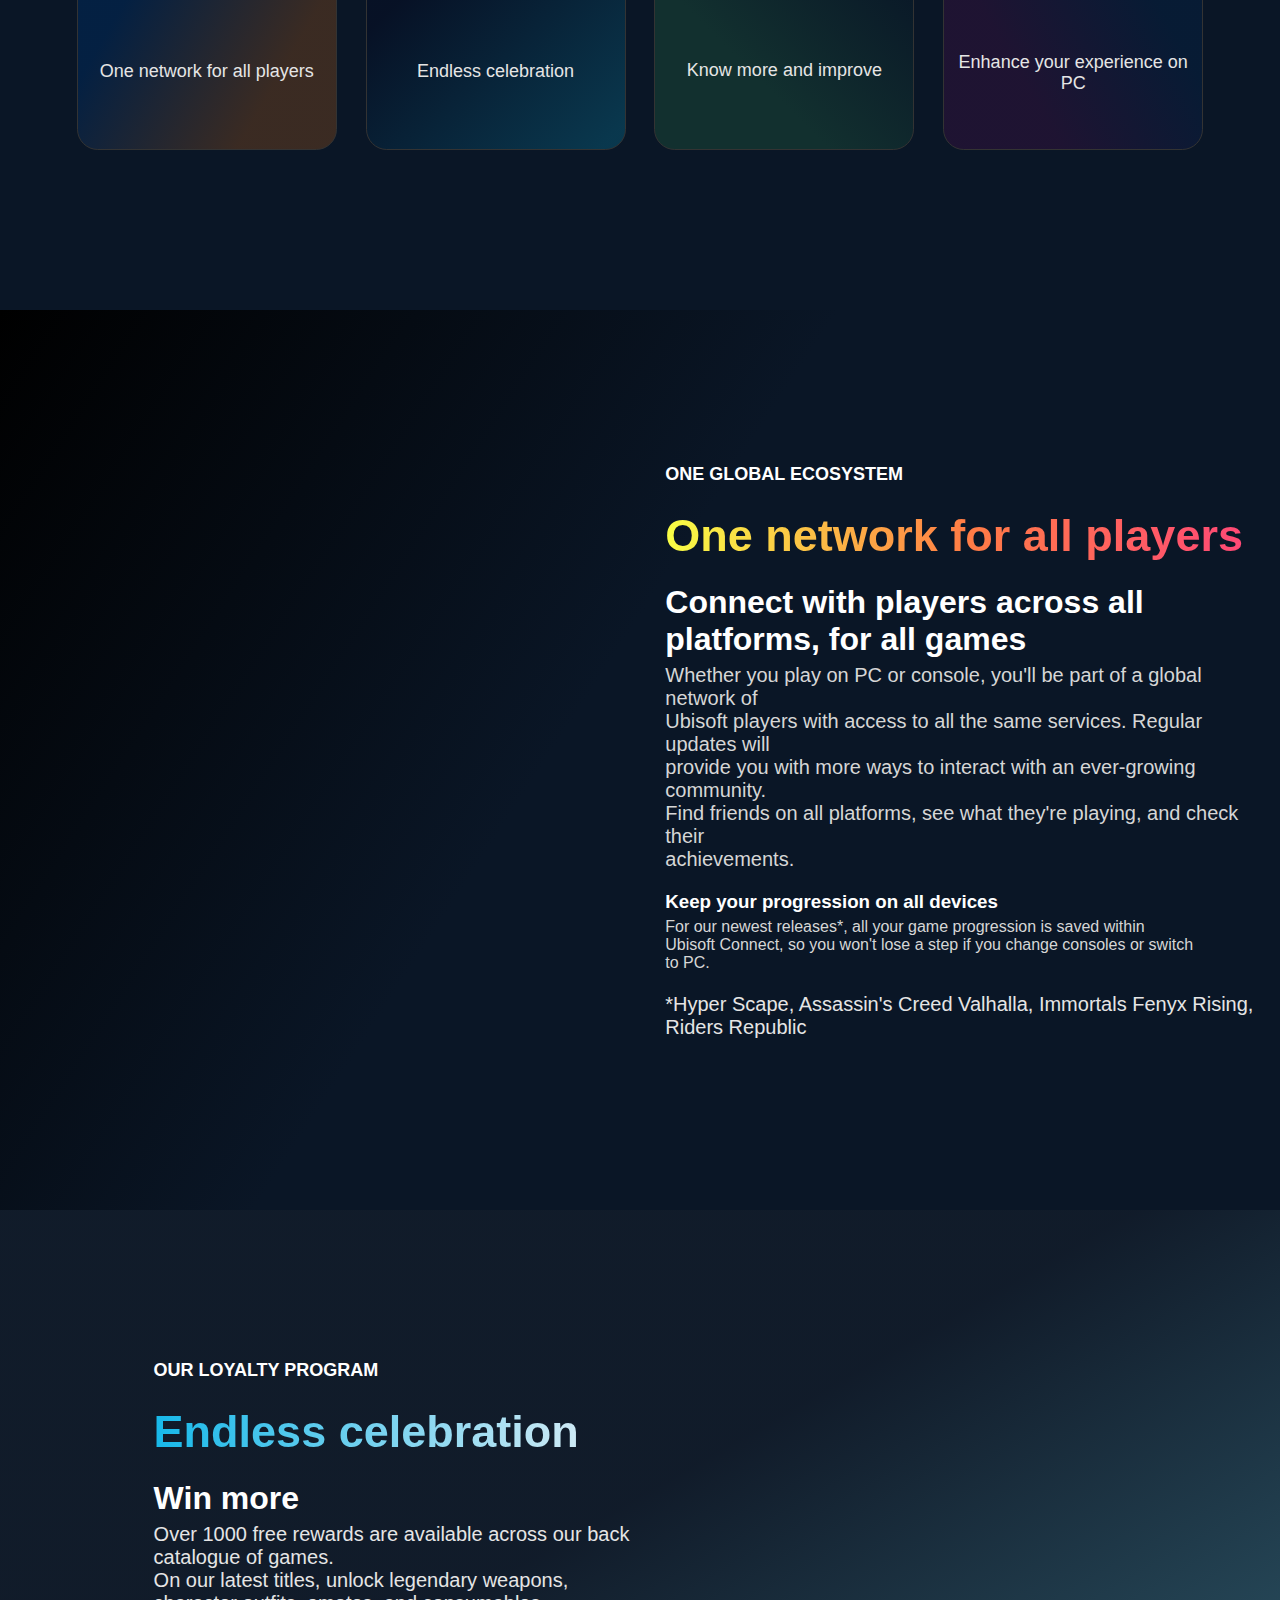
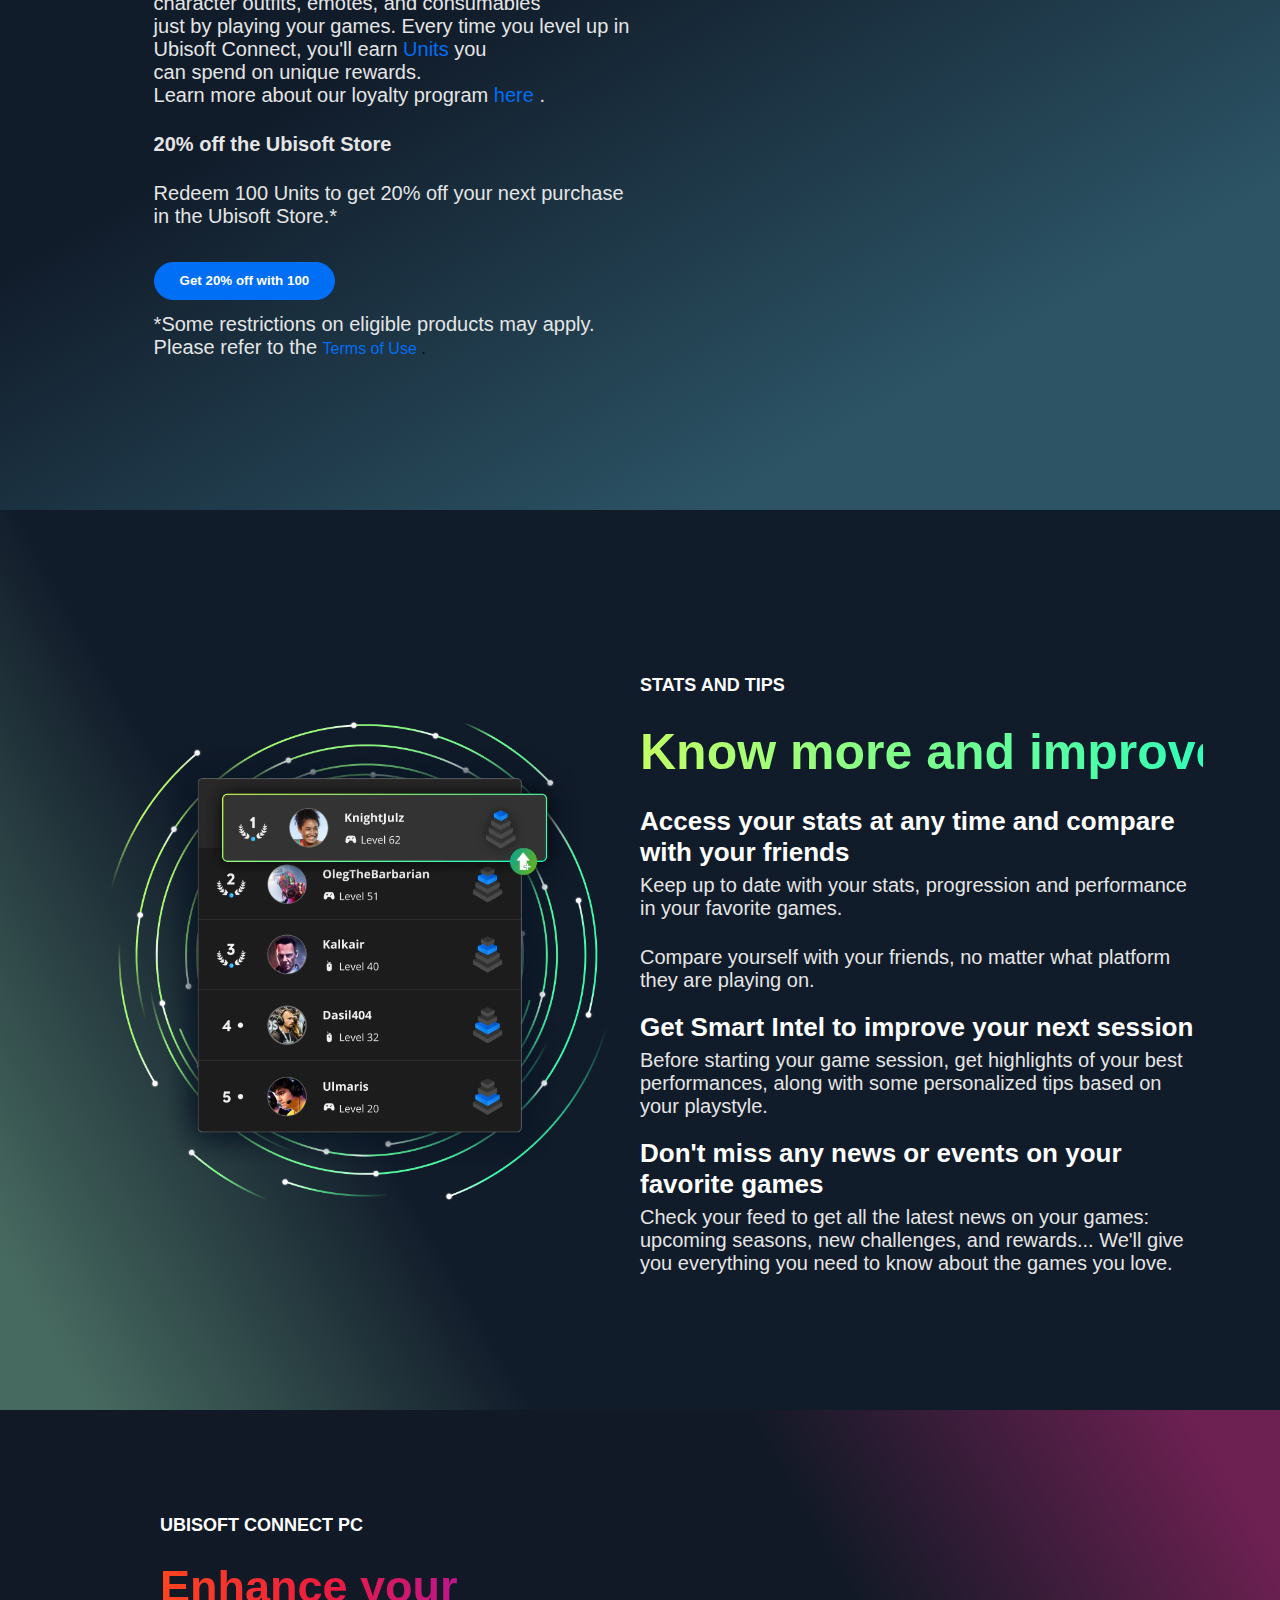
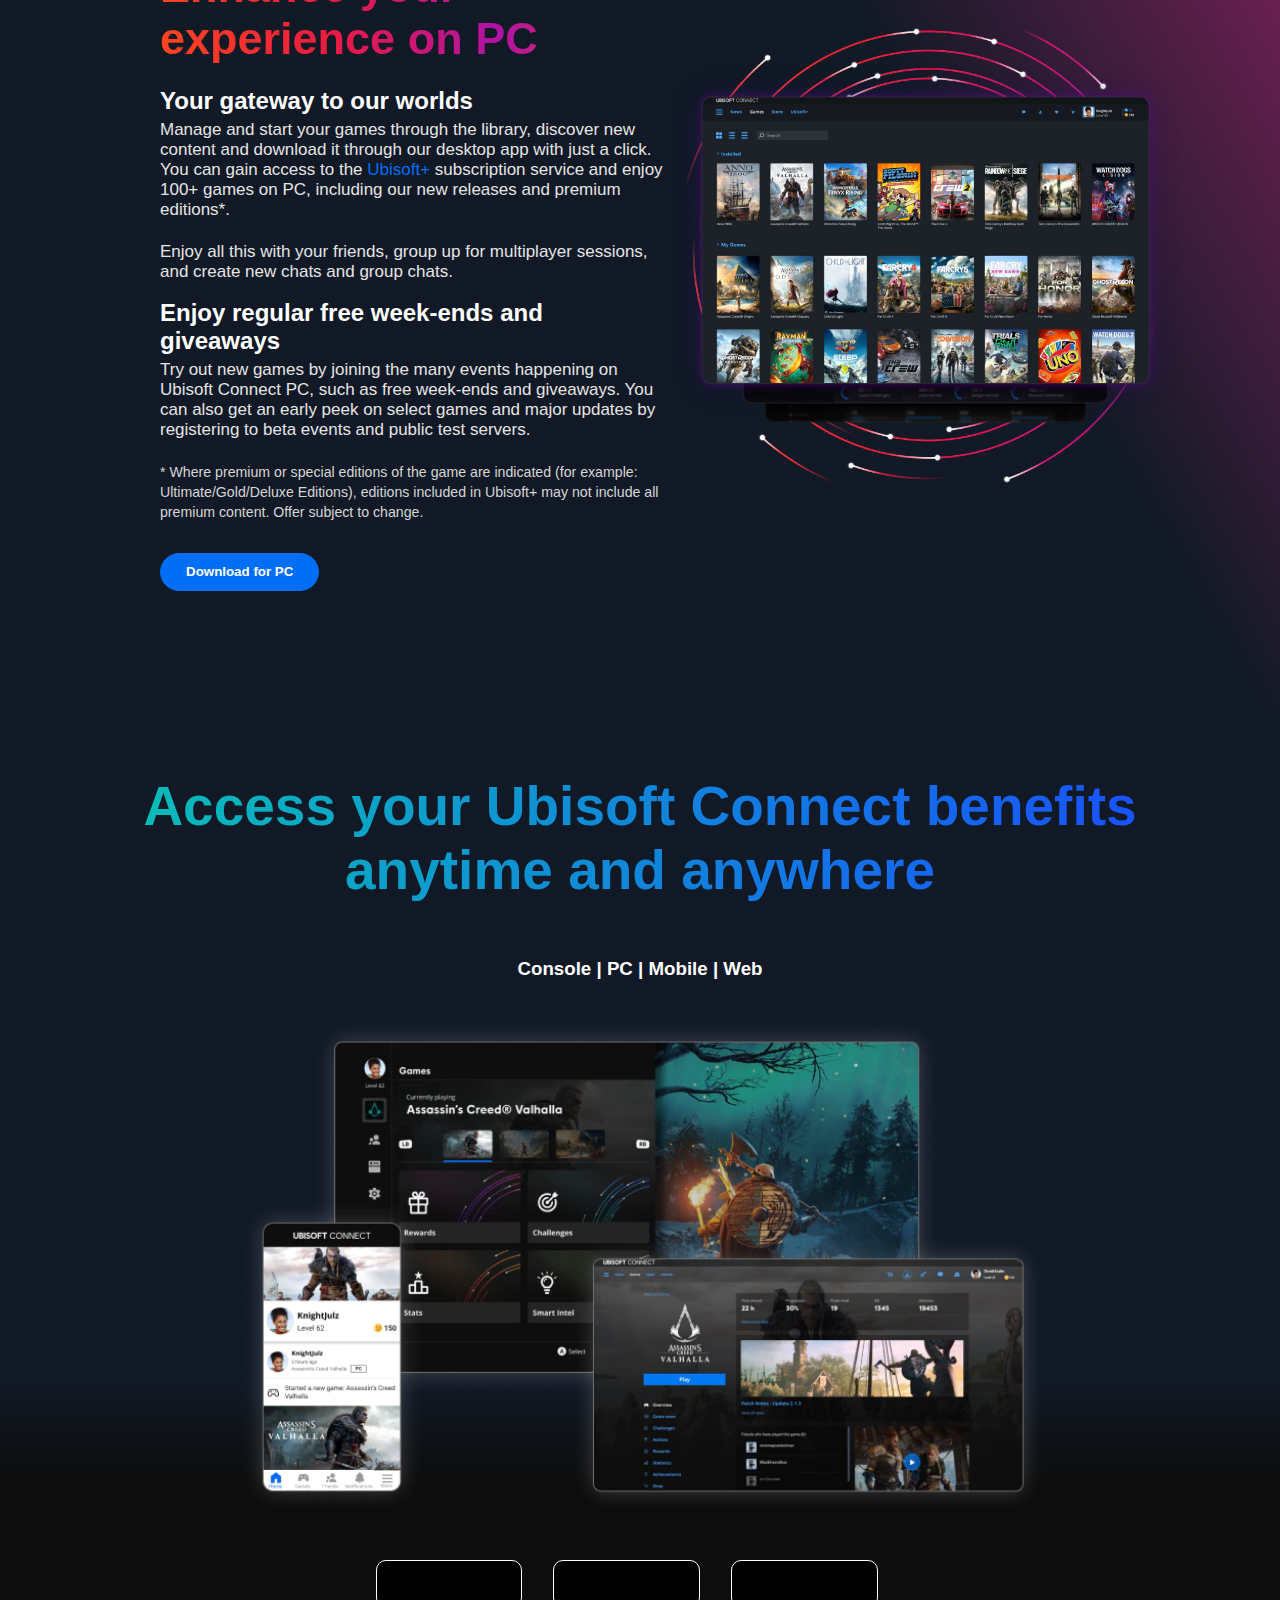
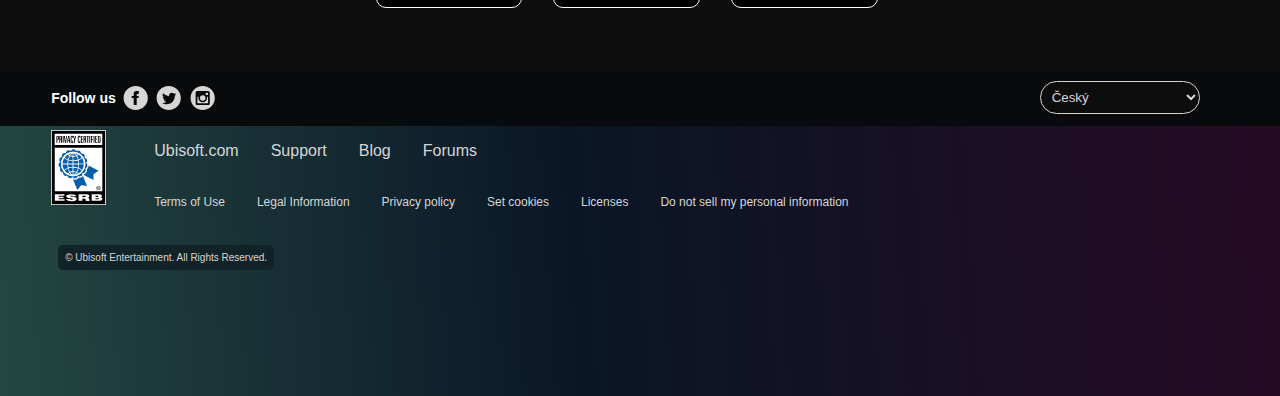
==== commit 7f800daf: "feat: lastpush" ====
--- a/connect.html
+++ b/connect.html
@@ -427,8 +427,9 @@
 <div class="footer-last-text">
   <p>© Ubisoft Entertainment. All Rights Reserved.</p>
 </div>
-  </div>
 </div>
+</div>
+
 
   
 
--- a/connect.css
+++ b/connect.css
@@ -693,7 +693,8 @@
 
 .footer1 {
   display: flex;
-  height: 6vh;
+  min-height: 6vh;
+  max-width: 100%;
   justify-content: space-between;
   align-items: flex-start;
   background-color: rgba(8, 10, 12, 1);
@@ -746,7 +747,7 @@
 }
 
 .footer2 {
-  height: 30vh;
+  min-height: 30vh;
   background: linear-gradient(
     86deg,
     rgba(36, 71, 66, 1) 0%,
@@ -769,6 +770,7 @@
   display: flex;
   flex-direction: column;
   margin-left: 2em;
+  margin-top: 1em;
 }
 .footer-nav-1 ul {
   display: flex;
@@ -841,6 +843,27 @@
   .bg-cover-image {
     flex-wrap: wrap;
   }
+
+  .footer-container {
+    padding-top: 0.5em;
+    padding-right: 3%;
+  }
+
+  .social-text {
+    display: flex;
+    flex-direction: column;
+    justify-content: space-between;
+    align-items: center;
+    margin-top: -0.1em;
+  }
+
+  .bg_img1 {
+    display: none;
+  }
+
+  .footer-last-text {
+    display: none;
+  }
 }
 
 /* .first_footer button {
